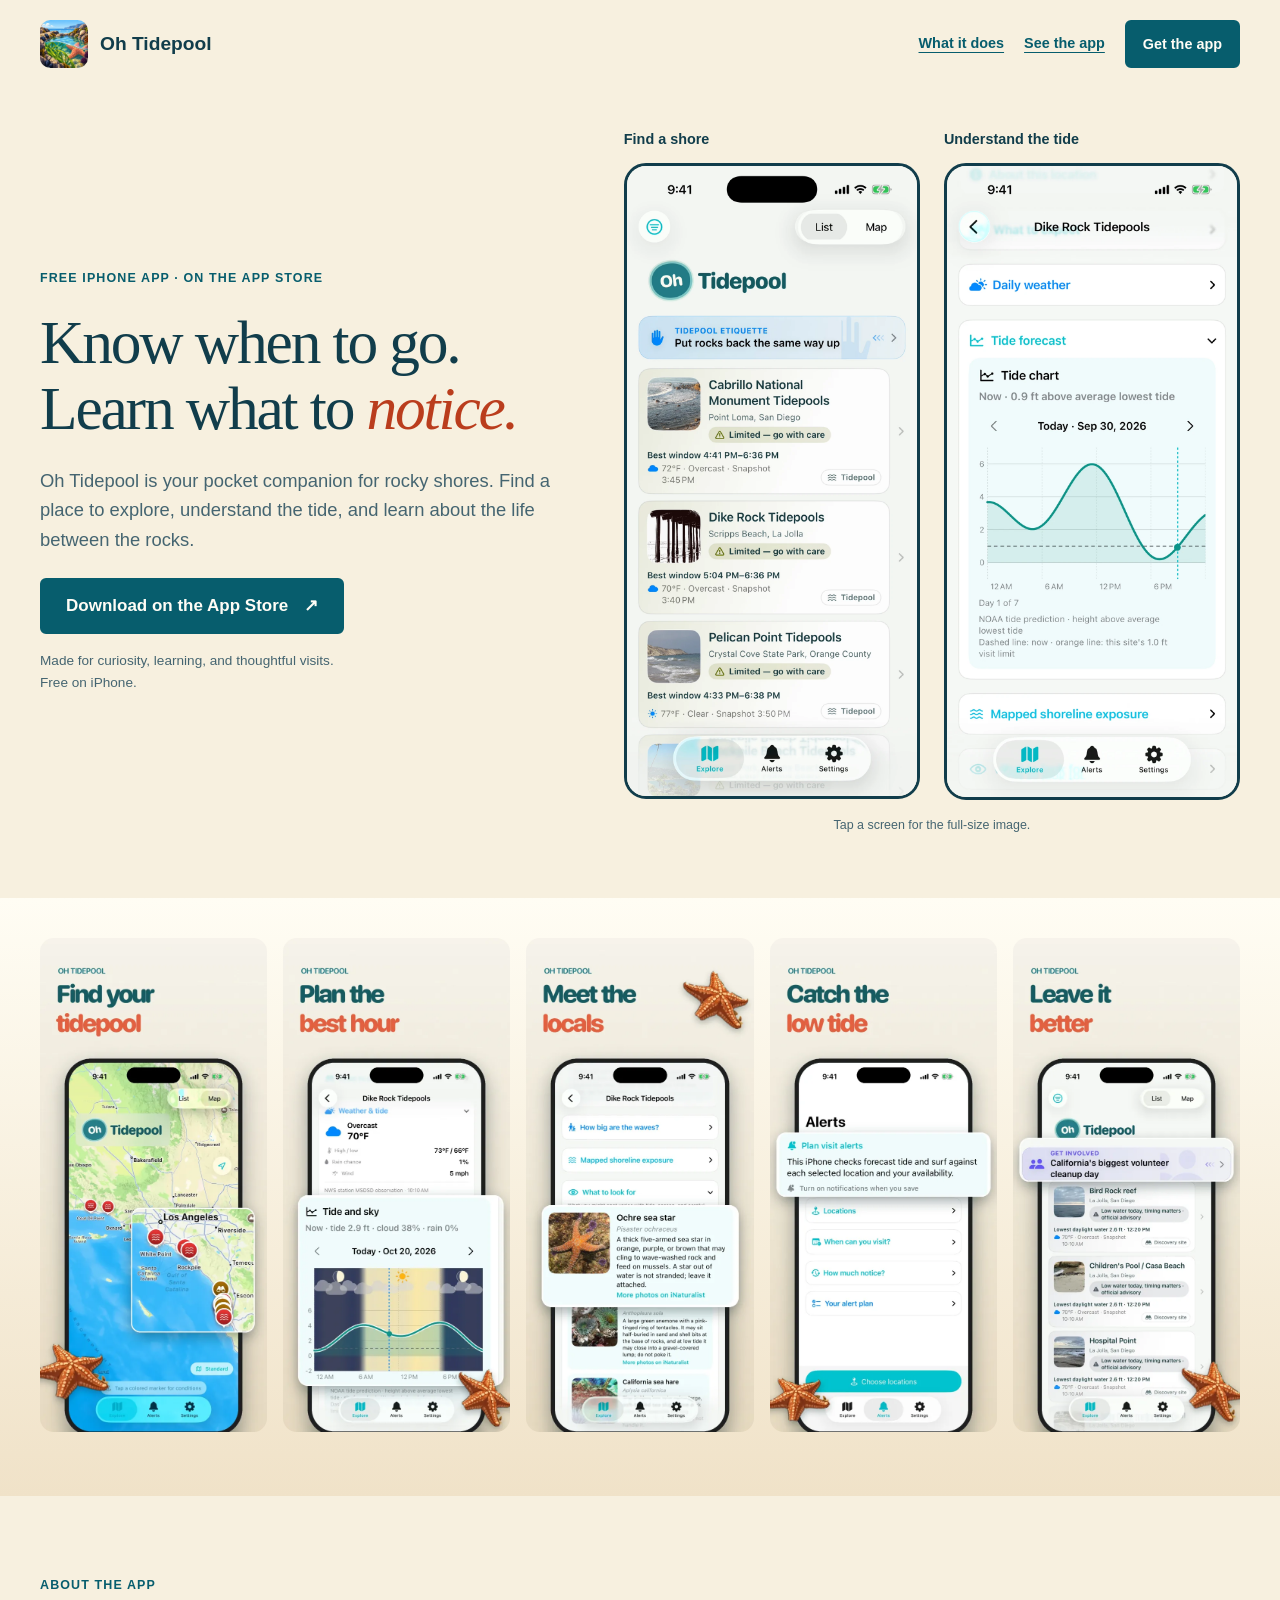
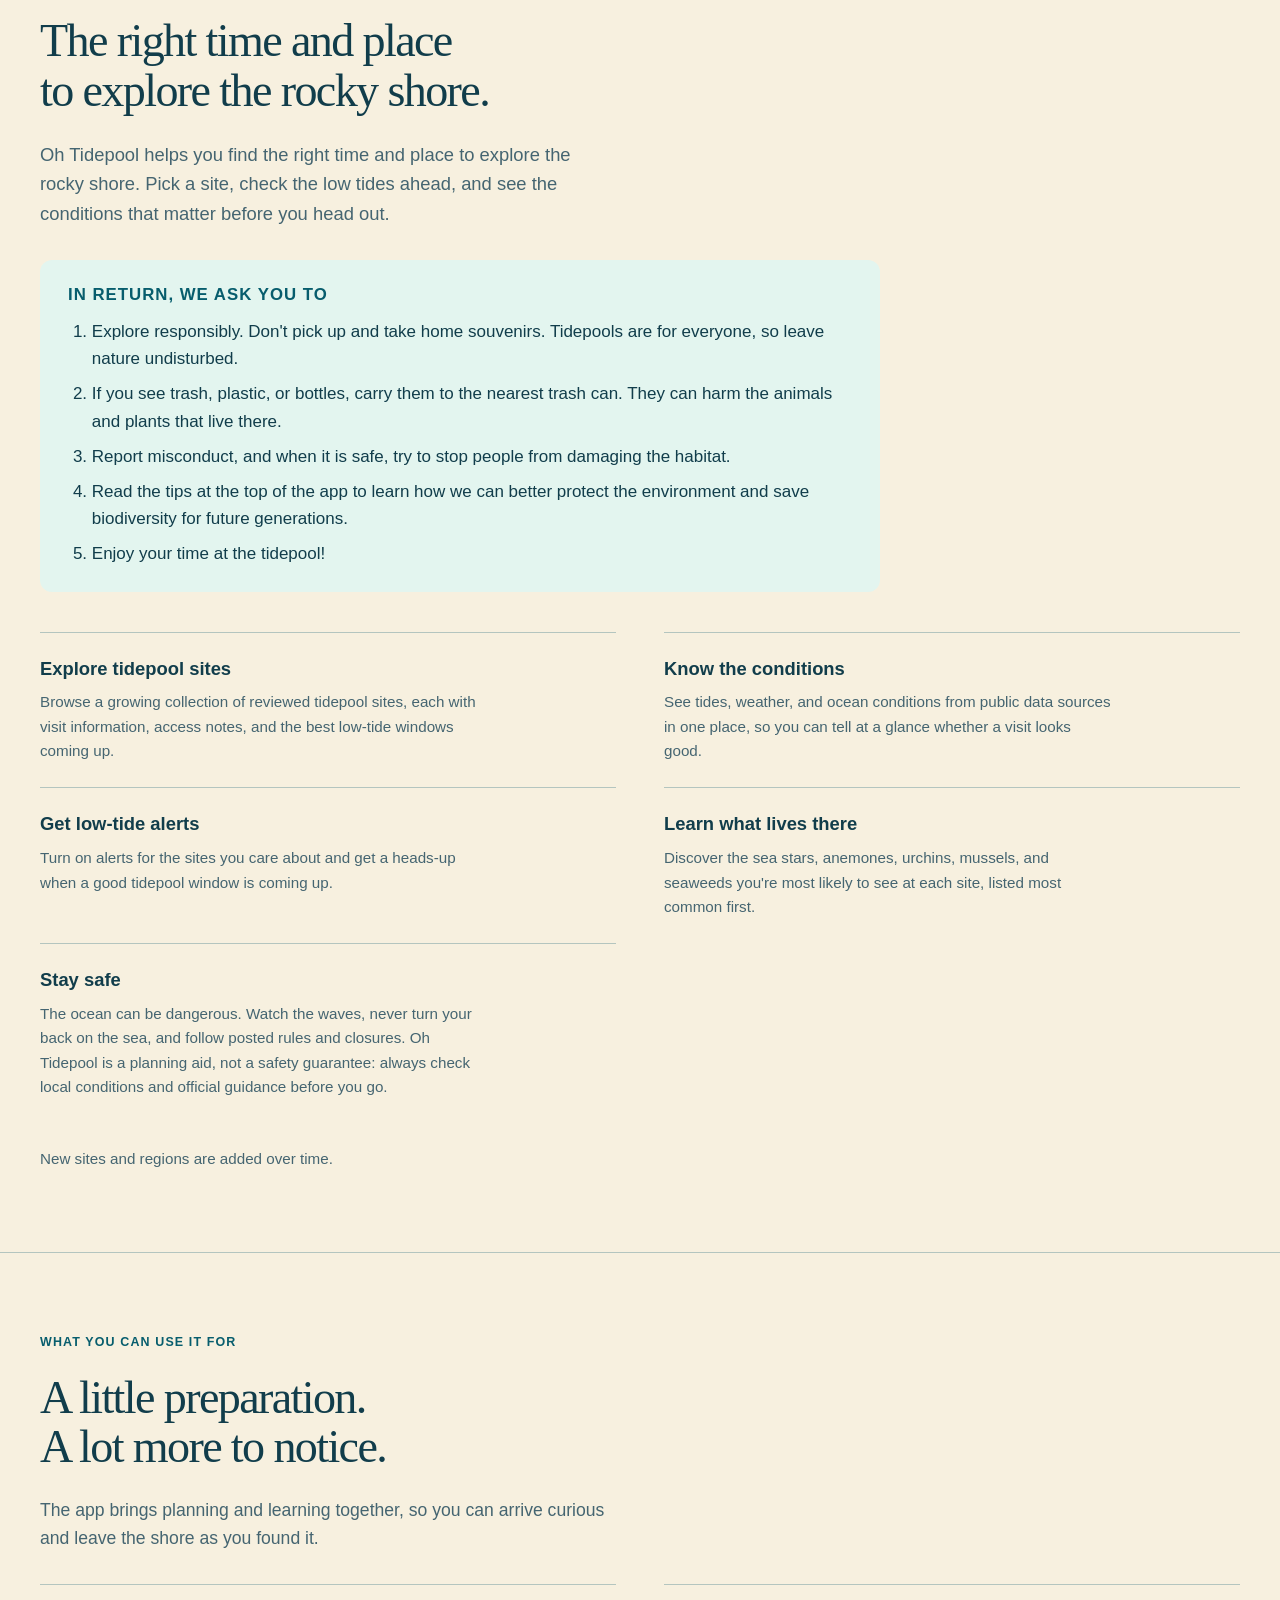
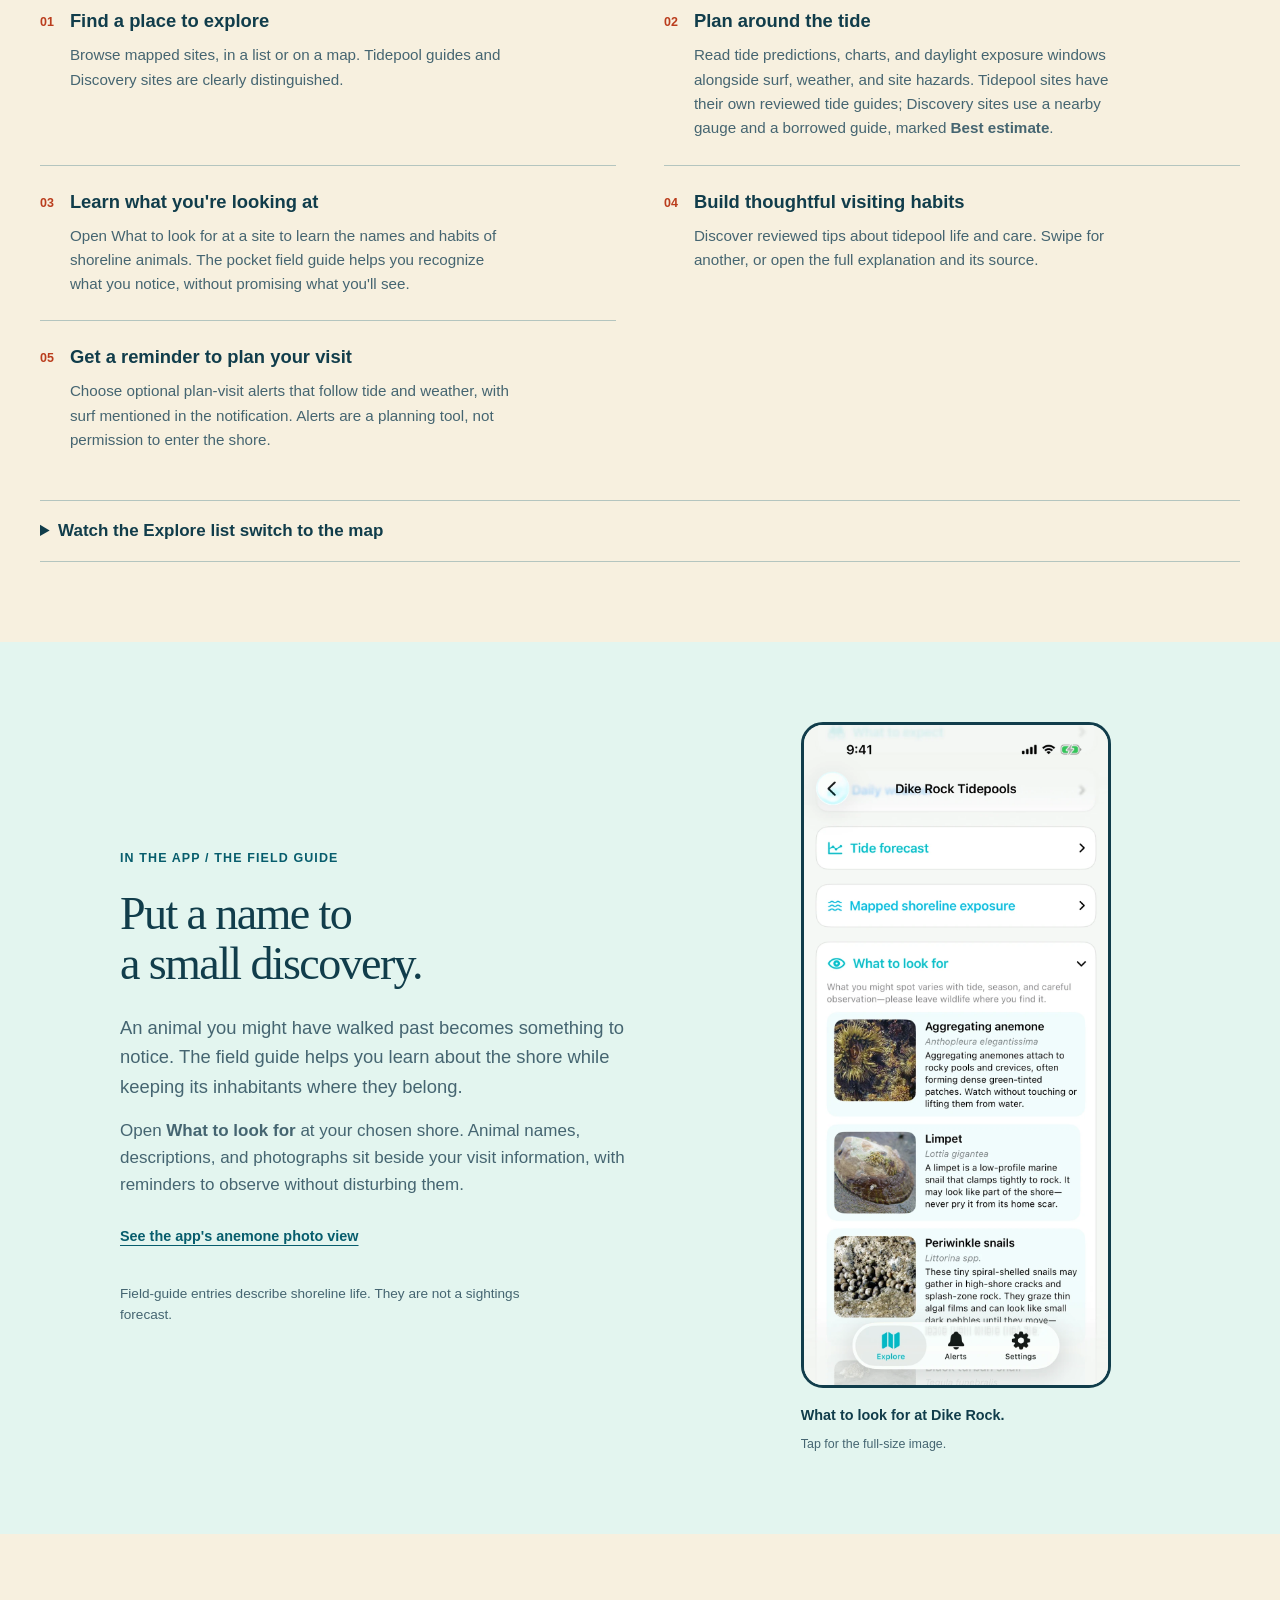
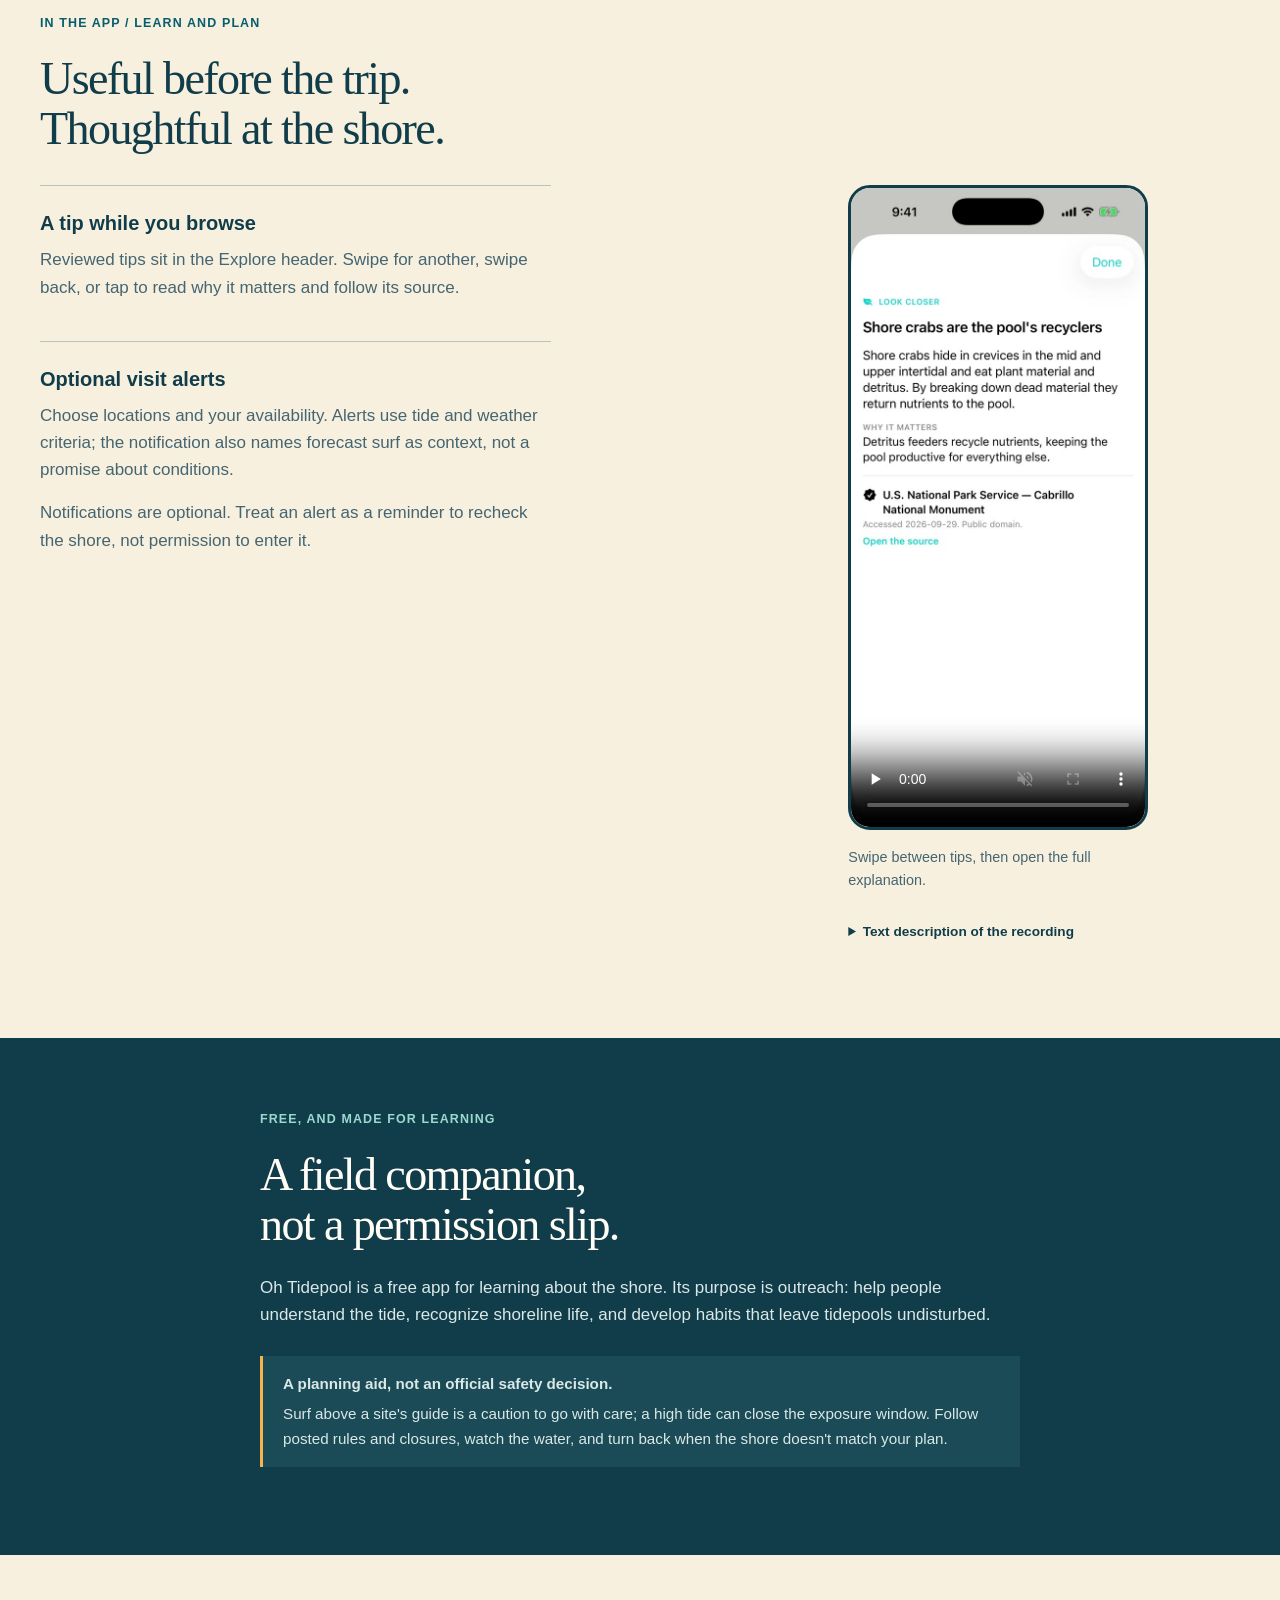
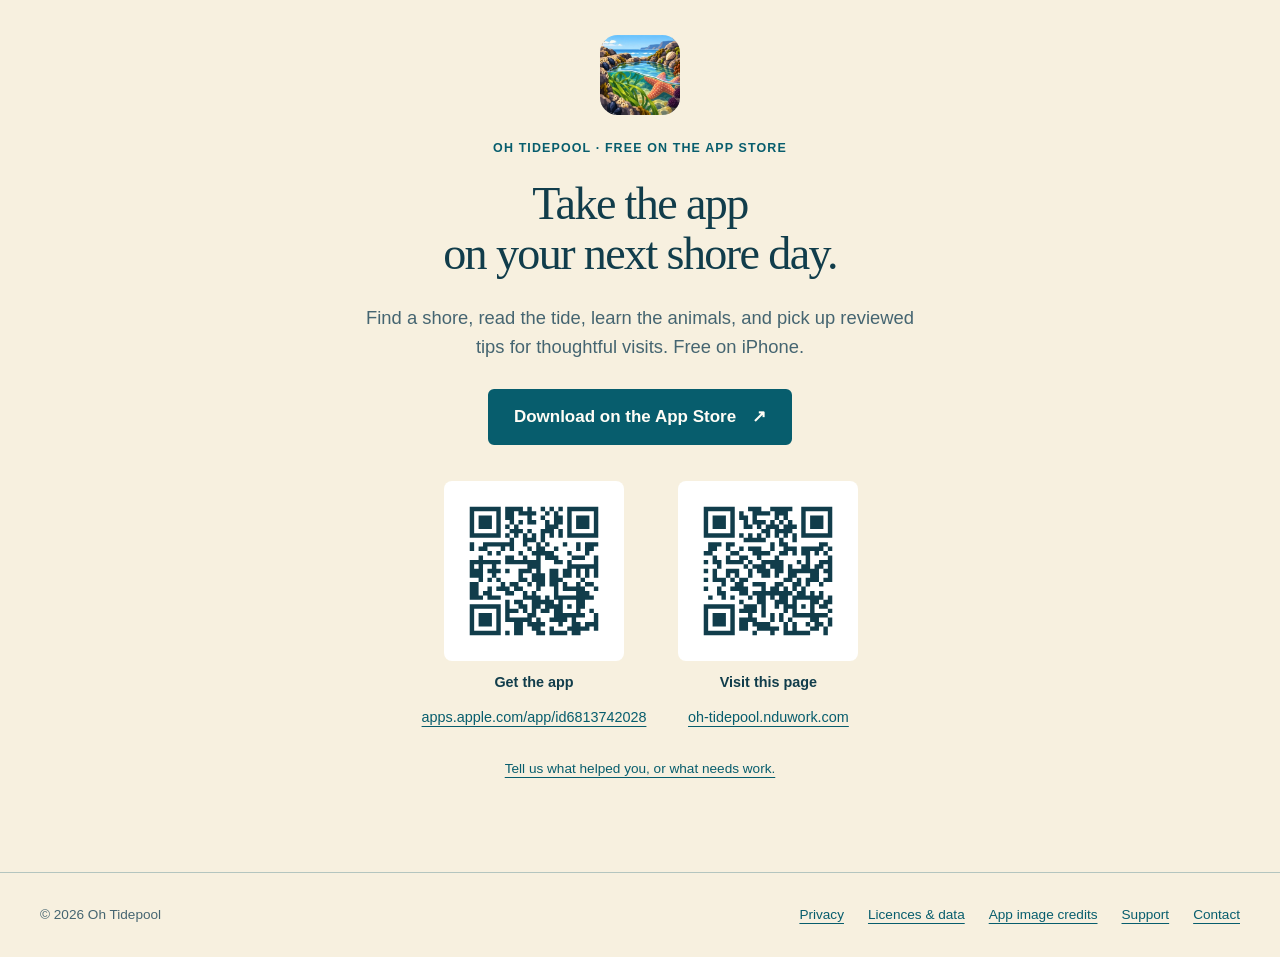
==== index.html @ 4aa46a1a "Landing: remove header art, add the app description Co-Authored-By: Pi <noreply@pi.dev>" ====
<!doctype html>
<html lang="en">
<head>
  <meta charset="utf-8">
  <meta name="viewport" content="width=device-width, initial-scale=1">
  <meta name="description" content="Oh Tidepool is a free iPhone app for exploring rocky shores. Find sites, read tide charts, learn about animals, and discover reviewed tips for thoughtful visits.">
  <meta name="theme-color" content="#f7f0df">
  <title>Oh Tidepool — Know when to go. Learn what to notice.</title>
  <link rel="icon" type="image/png" href="./assets/favicon.png">
  <link rel="stylesheet" href="./site.css">
</head>
<body class="app-page">
  <a class="skip-link" href="#main">Skip to content</a>
  <header class="site-header">
    <a class="brand" href="./" aria-label="Oh Tidepool home"><img class="app-icon" src="./assets/app-icon.webp" width="48" height="48" alt="">Oh Tidepool</a>
    <nav class="site-nav" aria-label="Main"><a class="nav-link" href="#uses">What it does</a><a class="nav-link" href="#in-the-app">See the app</a><a class="button button-small" href="#get">Get the app</a></nav>
  </header>
  <main id="main" tabindex="-1">
    <section class="app-hero" aria-labelledby="hero-title">
      <div class="app-hero-heading">
        <p class="eyebrow">FREE IPHONE APP · ON THE APP STORE</p>
        <h1 id="hero-title">Know when to go.<br>Learn what to <em>notice.</em></h1>
      </div>
      <div class="hero-app-evidence" role="group" aria-label="Real Oh Tidepool app screens">
        <figure class="screen explore-screen"><figcaption>Find a shore</figcaption><a href="./demo/explore-screen.webp" aria-label="Open the full-size Explore screenshot"><img src="./demo/explore-screen.webp" width="900" height="1956" fetchpriority="high" alt="Oh Tidepool Explore screen with a tip row and site cards for Cabrillo, Dike Rock, and Pelican Point, showing tide windows and conditions."></a></figure>
        <figure class="screen chart-screen"><figcaption>Understand the tide</figcaption><a href="./demo/dike-rock-tide-chart.webp" aria-label="Open the full-size tide-chart screenshot"><img src="./demo/dike-rock-tide-chart.webp" width="900" height="1956" alt="Dike Rock's actual tide-chart screen, with NOAA predictions, daylight shading, and the orange site tide-guide line."></a></figure>
        <p class="preview-note">Tap a screen for the full-size image.</p>
      </div>
      <div class="app-hero-description">
        <p class="lede">Oh Tidepool is your pocket companion for rocky shores. Find a place to explore, understand the tide, and learn about the life between the rocks.</p>
        <a class="button" href="https://apps.apple.com/app/id6813742028">Download on the App Store <span aria-hidden="true">↗</span></a>
        <p class="availability">Made for curiosity, learning, and thoughtful visits.<br>Free on iPhone.</p>
      </div>
    </section>

    <section class="store-shots" aria-label="Oh Tidepool App Store screenshots"><ul><li><a href="./assets/store/01-map.webp"><img src="./assets/store/01-map.webp" width="600" height="1305" loading="lazy" alt="Find your tidepool: map of tidepool sites along the coast with colored condition markers and a zoomed inset."></a></li><li><a href="./assets/store/02-tide-sky.webp"><img src="./assets/store/02-tide-sky.webp" width="600" height="1305" loading="lazy" alt="Plan the best hour: Dike Rock weather and a Tide and sky chart showing the tide curve with daylight, cloud, and rain."></a></li><li><a href="./assets/store/03-species.webp"><img src="./assets/store/03-species.webp" width="600" height="1305" loading="lazy" alt="Meet the locals: What to look for at Dike Rock, with an ochre sea star card and other shoreline animals."></a></li><li><a href="./assets/store/04-alerts.webp"><img src="./assets/store/04-alerts.webp" width="600" height="1305" loading="lazy" alt="Catch the low tide: Alerts screen for plan-visit alerts that check forecast tide and surf for chosen locations."></a></li><li><a href="./assets/store/05-tips.webp"><img src="./assets/store/05-tips.webp" width="600" height="1305" loading="lazy" alt="Leave it better: Explore list with a Get involved card about a volunteer cleanup day above nearby site cards."></a></li></ul></section>

    <section class="section about" id="about" aria-labelledby="about-title">
      <p class="eyebrow">ABOUT THE APP</p>
      <h2 id="about-title">The right time and place<br>to explore the rocky shore.</h2>
      <p class="lede">Oh Tidepool helps you find the right time and place to explore the rocky shore. Pick a site, check the low tides ahead, and see the conditions that matter before you head out.</p>
      <div class="about-ask">
        <h3>In return, we ask you to</h3>
        <ol>
          <li>Explore responsibly. Don't pick up and take home souvenirs. Tidepools are for everyone, so leave nature undisturbed.</li>
          <li>If you see trash, plastic, or bottles, carry them to the nearest trash can. They can harm the animals and plants that live there.</li>
          <li>Report misconduct, and when it is safe, try to stop people from damaging the habitat.</li>
          <li>Read the tips at the top of the app to learn how we can better protect the environment and save biodiversity for future generations.</li>
          <li>Enjoy your time at the tidepool!</li>
        </ol>
      </div>
      <ul class="use-list about-features">
        <li><div><h3>Explore tidepool sites</h3><p>Browse a growing collection of reviewed tidepool sites, each with visit information, access notes, and the best low-tide windows coming up.</p></div></li>
        <li><div><h3>Know the conditions</h3><p>See tides, weather, and ocean conditions from public data sources in one place, so you can tell at a glance whether a visit looks good.</p></div></li>
        <li><div><h3>Get low-tide alerts</h3><p>Turn on alerts for the sites you care about and get a heads-up when a good tidepool window is coming up.</p></div></li>
        <li><div><h3>Learn what lives there</h3><p>Discover the sea stars, anemones, urchins, mussels, and seaweeds you're most likely to see at each site, listed most common first.</p></div></li>
        <li><div><h3>Stay safe</h3><p>The ocean can be dangerous. Watch the waves, never turn your back on the sea, and follow posted rules and closures. Oh Tidepool is a planning aid, not a safety guarantee: always check local conditions and official guidance before you go.</p></div></li>
      </ul>
      <p class="about-note">New sites and regions are added over time.</p>
    </section>

    <section class="section app-uses" id="uses" aria-labelledby="uses-title">
      <div class="section-heading"><p class="eyebrow">WHAT YOU CAN USE IT FOR</p><h2 id="uses-title">A little preparation.<br>A lot more to notice.</h2><p>The app brings planning and learning together, so you can arrive curious and leave the shore as you found it.</p></div>
      <ol class="use-list">
        <li><span class="use-number" aria-hidden="true">01</span><div><h3>Find a place to explore</h3><p>Browse mapped sites, in a list or on a map. Tidepool guides and Discovery sites are clearly distinguished.</p></div></li>
        <li><span class="use-number" aria-hidden="true">02</span><div><h3>Plan around the tide</h3><p>Read tide predictions, charts, and daylight exposure windows alongside surf, weather, and site hazards. Tidepool sites have their own reviewed tide guides; Discovery sites use a nearby gauge and a borrowed guide, marked <strong>Best estimate</strong>.</p></div></li>
        <li><span class="use-number" aria-hidden="true">03</span><div><h3>Learn what you're looking at</h3><p>Open What to look for at a site to learn the names and habits of shoreline animals. The pocket field guide helps you recognize what you notice, without promising what you'll see.</p></div></li>
        <li><span class="use-number" aria-hidden="true">04</span><div><h3>Build thoughtful visiting habits</h3><p>Discover reviewed tips about tidepool life and care. Swipe for another, or open the full explanation and its source.</p></div></li>
        <li><span class="use-number" aria-hidden="true">05</span><div><h3>Get a reminder to plan your visit</h3><p>Choose optional plan-visit alerts that follow tide and weather, with surf mentioned in the notification. Alerts are a planning tool, not permission to enter the shore.</p></div></li>
      </ol>
      <figure class="screen mobile-chart"><a href="./demo/dike-rock-tide-chart.webp" aria-label="Open the full-size tide-chart screenshot"><img src="./demo/dike-rock-tide-chart.webp" width="900" height="1956" loading="lazy" alt="Actual Dike Rock tide-chart UI with the prediction curve, daylight, and site tide-guide line."></a><figcaption>Read the tide in the app.<span class="preview-note">Tap for the full-size image.</span></figcaption></figure>
      <details class="app-details"><summary>Watch the Explore list switch to the map</summary><figure class="app-demo"><video controls muted playsinline preload="none" poster="./demo/where-poster.jpg" width="600" height="1304" aria-label="Recorded Explore list and map demonstration"><source src="./demo/where.mp4" type="video/mp4"></video><figcaption>Both kinds of site in the list, then on the map.</figcaption><details class="demo-transcript"><summary>Text description of the recording</summary><p>The Explore list labels cards Tidepool or Discovery site. It scrolls through site cards, including Pelican Point, then switches to a map of the sites.</p></details></figure></details>
    </section>

    <section class="app-field-guide" id="in-the-app" aria-labelledby="guide-title"><div class="app-feature-layout">
      <div class="feature-copy"><p class="eyebrow">IN THE APP / THE FIELD GUIDE</p><h2 id="guide-title">Put a name to<br>a small discovery.</h2><p class="lede">An animal you might have walked past becomes something to notice. The field guide helps you learn about the shore while keeping its inhabitants where they belong.</p><p>Open <strong>What to look for</strong> at your chosen shore. Animal names, descriptions, and photographs sit beside your visit information, with reminders to observe without disturbing them.</p><a class="source-link" href="./demo/animal-profile-screen.webp">See the app's anemone photo view</a><p class="section-note">Field-guide entries describe shoreline life. They are not a sightings forecast.</p></div>
      <figure class="screen field-guide-screen"><a href="./demo/field-guide-screen.webp" aria-label="Open the full-size field-guide screenshot"><img src="./demo/field-guide-screen.webp" width="900" height="1956" loading="lazy" alt="Dike Rock's What to look for section in Oh Tidepool, with aggregating anemone, limpet, and periwinkle names, scientific names, and descriptions."></a><figcaption>What to look for at Dike Rock.<span class="preview-note">Tap for the full-size image.</span></figcaption></figure>
    </div></section>

    <section class="section app-learning" aria-labelledby="learning-title"><div class="section-heading"><p class="eyebrow">IN THE APP / LEARN AND PLAN</p><h2 id="learning-title">Useful before the trip.<br>Thoughtful at the shore.</h2></div>
      <div class="learning-layout">
        <div class="learning-copy">
          <article class="learning-feature"><h3>A tip while you browse</h3><p>Reviewed tips sit in the Explore header. Swipe for another, swipe back, or tap to read why it matters and follow its source.</p></article>
          <article class="learning-feature"><h3>Optional visit alerts</h3><p>Choose locations and your availability. Alerts use tide and weather criteria; the notification also names forecast surf as context, not a promise about conditions.</p><p>Notifications are optional. Treat an alert as a reminder to recheck the shore, not permission to enter it.</p></article>
        </div>
        <figure class="app-demo"><video controls muted playsinline preload="none" poster="./demo/tips-poster.jpg" width="600" height="1304" aria-label="Recorded tip-row and source-sheet demonstration"><source src="./demo/tips.mp4" type="video/mp4"></video><figcaption>Swipe between tips, then open the full explanation.</figcaption><details class="demo-transcript"><summary>Text description of the recording</summary><p>The Explore header starts on LOOK CLOSER with a tip about shore crabs. A swipe changes to TIDEPOOL ETIQUETTE; a swipe back restores the previous tip. Tapping opens the full text, WHY IT MATTERS, and Open the source.</p></details></figure>
      </div>
    </section>

    <section class="app-purpose" aria-labelledby="purpose-title"><div><p class="eyebrow">FREE, AND MADE FOR LEARNING</p><h2 id="purpose-title">A field companion,<br>not a permission slip.</h2><p>Oh Tidepool is a free app for learning about the shore. Its purpose is outreach: help people understand the tide, recognize shoreline life, and develop habits that leave tidepools undisturbed.</p><p class="planning-note"><strong>A planning aid, not an official safety decision.</strong> Surf above a site's guide is a caution to go with care; a high tide can close the exposure window. Follow posted rules and closures, watch the water, and turn back when the shore doesn't match your plan.</p></div></section>

    <section class="section get" id="get" aria-labelledby="get-title"><img class="beta-icon" src="./assets/app-icon.webp" width="80" height="80" loading="lazy" alt=""><p class="eyebrow">OH TIDEPOOL · FREE ON THE APP STORE</p><h2 id="get-title">Take the app<br>on your next shore day.</h2><p class="lede">Find a shore, read the tide, learn the animals, and pick up reviewed tips for thoughtful visits. Free on iPhone.</p><a class="button" href="https://apps.apple.com/app/id6813742028">Download on the App Store <span aria-hidden="true">↗</span></a><div class="qr-row"><figure class="qr"><img src="./assets/qr-app-store.svg" width="296" height="296" loading="lazy" alt="QR code that opens Oh Tidepool on the App Store"><figcaption><strong>Get the app</strong><a href="https://apps.apple.com/app/id6813742028">apps.apple.com/app/id6813742028</a></figcaption></figure><figure class="qr"><img src="./assets/qr-site.svg" width="296" height="296" loading="lazy" alt="QR code that opens this Oh Tidepool web page"><figcaption><strong>Visit this page</strong><a href="https://oh-tidepool.nduwork.com/">oh-tidepool.nduwork.com</a></figcaption></figure></div><p class="beta-note"><a href="mailto:support@nduwork.com">Tell us what helped you, or what needs work.</a></p></section>
  </main>
  <footer><span>© 2026 Oh Tidepool</span><a href="./privacy.html">Privacy</a><a href="./licenses.html">Licences &amp; data</a><a href="./app-media-credits.html">App image credits</a><a href="./support.html">Support</a><a href="mailto:support@nduwork.com">Contact</a></footer>
</body>
</html>
---- site.css ----
:root {
  --ink: #113d4b;
  --deep: #075d6d;
  --foam: #e3f5ef;
  --sand: #f7f0df;
  --paper: #fffdf6;
  --coral: #ba3d1d;
  --muted: #456571;
  --rule: #b4c5bf;
}
* { box-sizing: border-box; }
html { scroll-behavior: smooth; scroll-padding-top: 24px; }
body { margin: 0; background: var(--sand); color: var(--ink); font-family: "Avenir Next", Avenir, "Trebuchet MS", sans-serif; font-size: 17px; line-height: 1.6; }
a { color: var(--deep); text-underline-offset: 4px; }
a:hover { text-decoration-thickness: 2px; }
:focus-visible { outline: 3px solid var(--coral); outline-offset: 4px; }
img, video { max-width: 100%; height: auto; display: block; }
figure { margin: 0; }
h1, h2 { font-family: "Iowan Old Style", "Palatino Linotype", Palatino, Georgia, serif; font-weight: 500; line-height: 1.08; letter-spacing: -.035em; text-wrap: balance; }
h1 { font-size: clamp(2.8rem, 4.8vw, 4.8rem); margin: 0; }
h1 em { color: var(--coral); font-weight: inherit; }
h2 { font-size: clamp(2.3rem, 3.6vw, 3.6rem); margin: 0 0 24px; }
h3 { line-height: 1.3; margin: 0 0 10px; font-size: 1.25rem; }
p { margin: 0 0 16px; }
.skip-link { position: absolute; left: 16px; top: -100px; padding: 12px 20px; background: var(--paper); z-index: 10; }
.skip-link:focus { top: 12px; }
.site-header, footer { max-width: 1280px; margin: auto; padding: 20px 40px; display: flex; align-items: center; justify-content: space-between; gap: 24px; }
.brand { display: inline-flex; align-items: center; gap: 12px; color: var(--ink); text-decoration: none; font-weight: 800; font-size: 1.2rem; min-height: 48px; }
.app-icon, .beta-icon { border-radius: 22%; flex-shrink: 0; }
.app-icon { width: 48px; height: 48px; }
.beta-icon { margin: 0 auto 24px; }
/* Retained for the unchanged CARI source document's header. */
.brand-mark { position: relative; flex-shrink: 0; width: 32px; height: 32px; border-radius: 44% 56% 49% 51%; background: var(--deep); overflow: hidden; transform: rotate(-15deg); }
.brand-mark::before { content: ""; position: absolute; inset: 7px 5px 5px; border-radius: 50%; background: #75d6d0; }
.brand-mark span { position: absolute; width: 11px; height: 11px; right: 3px; bottom: 3px; border-radius: 50%; background: #f6b44b; }
.site-nav { display: flex; align-items: center; gap: 20px; }
.nav-link { display: inline-flex; align-items: center; min-height: 44px; min-width: 44px; font-size: .9rem; font-weight: 700; }
.button { display: inline-flex; align-items: center; justify-content: center; gap: 16px; background: var(--deep); color: var(--paper); border: 2px solid var(--deep); padding: 14px 24px; min-height: 48px; border-radius: 6px; font-weight: 700; text-decoration: none; line-height: 1.4; }
.button:hover { background: var(--ink); border-color: var(--ink); }
.button-small { font-size: .9rem; padding: 10px 16px; }
.eyebrow { font-size: .78rem; font-weight: 800; letter-spacing: .09em; color: var(--deep); margin-bottom: 20px; }
.lede { font-size: 1.15rem; max-width: 54ch; color: var(--muted); }
.availability { font-size: .85rem; margin: 16px 0 0; color: var(--muted); }
.app-hero { max-width: 1280px; margin: auto; padding: 40px 40px 64px; display: grid; grid-template-columns: 1fr 1.15fr; grid-template-areas: "heading screens" "description screens"; gap: 24px 48px; }
.app-hero-heading { grid-area: heading; align-self: end; }
.app-hero-description { grid-area: description; align-self: start; }
.app-hero .lede { margin: 0 0 24px; }
.hero-app-evidence { grid-area: screens; display: grid; grid-template-columns: 1fr 1fr; gap: 16px 24px; align-items: start; }
.screen { max-width: 310px; width: 100%; justify-self: center; }
.screen img { width: 100%; border: 3px solid var(--ink); border-radius: 22px; background: var(--paper); }
.screen a { display: block; }
.screen figcaption { font-size: .9rem; font-weight: 700; margin: 0 0 12px; color: var(--ink); }
.screen > a + figcaption { margin: 16px 0 0; }
.preview-note { font-size: .78rem; line-height: 1.5; color: var(--muted); font-weight: 400; }
.hero-app-evidence > .preview-note { grid-column: 1 / -1; text-align: center; margin: 0; }
.screen figcaption .preview-note { display: block; margin-top: 8px; }
.section { max-width: 1280px; padding: 80px 40px; margin: auto; }
.section-heading { max-width: 700px; margin-bottom: 32px; }
.section-heading > p:last-child { max-width: 58ch; color: var(--muted); font-size: 1.1rem; }
.app-uses { border-top: 1px solid var(--rule); }
.use-list { list-style: none; padding: 0; margin: 0; display: grid; grid-template-columns: 1fr 1fr; gap: 0 48px; }
.use-list li { display: flex; align-items: start; gap: 16px; padding: 24px 0; border-top: 1px solid var(--rule); }
.use-number { flex-shrink: 0; color: var(--coral); font-weight: 800; font-size: .78rem; padding-top: 4px; }
.use-list h3 { font-size: 1.15rem; }
.use-list p { margin: 0; color: var(--muted); font-size: .95rem; max-width: 53ch; }
.app-details { border-block: 1px solid var(--rule); margin-top: 24px; }
summary { cursor: pointer; min-height: 48px; padding: 16px 0; font-weight: 700; }
.app-details .app-demo { margin: 24px auto 32px; }
.app-demo { width: 100%; max-width: 300px; }
.app-demo video { width: 100%; background: var(--paper); border: 3px solid var(--ink); border-radius: 22px; }
.app-demo figcaption { margin-top: 16px; font-size: .9rem; color: var(--muted); }
.demo-transcript { margin-top: 12px; font-size: .85rem; }
.demo-transcript p { margin-top: 8px; }
.app-field-guide { background: var(--foam); }
.app-feature-layout { max-width: 1120px; margin: auto; padding: 80px 40px; display: grid; grid-template-columns: 1.35fr 1fr; gap: 80px; align-items: center; }
.feature-copy > p { color: var(--muted); max-width: 54ch; }
.feature-copy .eyebrow { color: var(--deep); }
.section-note { font-size: .85rem; color: var(--muted); margin: 24px 0 0; }
.section-note a { display: inline-block; min-height: 44px; padding: 10px 0; }
.learning-layout { display: grid; grid-template-columns: 1.35fr 1fr; gap: 64px; align-items: start; }
.learning-copy { max-width: 54ch; }
.learning-feature { border-top: 1px solid var(--rule); padding: 24px 0; }
.learning-feature p { color: var(--muted); }
.learning-layout > .app-demo { justify-self: center; }
.app-purpose { background: var(--ink); color: var(--paper); }
.app-purpose > div { max-width: 840px; padding: 72px 40px; margin: auto; }
.app-purpose .eyebrow { color: #9bd9cf; }
.app-purpose p { color: #dae8e7; }
.planning-note { border-left: 3px solid #f6b44b; padding: 16px 20px; background: #1a4b57; font-size: .95rem; margin-top: 28px; }
.planning-note strong { display: block; margin-bottom: 6px; }
.beta, .get { max-width: 840px; text-align: center; }
.get .lede { margin: 0 auto 28px; }
.store-shots { background: linear-gradient(180deg, #fffdf4, #f0e2c8); padding: 40px 40px 64px; }
.store-shots ul { list-style: none; max-width: 1200px; margin: 0 auto; padding: 0; display: grid; grid-template-columns: repeat(5, 1fr); gap: 16px; }
.store-shots img { display: block; width: 100%; height: auto; border-radius: 14px; }
@media (max-width: 780px) { .store-shots { padding: 24px 16px 40px; } .store-shots ul { grid-template-columns: none; grid-auto-flow: column; grid-auto-columns: 62%; overflow-x: auto; scroll-snap-type: x mandatory; gap: 12px; } .store-shots li { scroll-snap-align: start; } }
.about-ask { background: var(--foam); border-radius: 12px; padding: 24px 28px; margin: 32px 0 40px; max-width: 840px; }
.about-ask h3 { margin: 0 0 12px; font-size: 1.05rem; text-transform: uppercase; letter-spacing: .06em; color: var(--deep); }
.about-ask ol { margin: 0; padding-left: 1.4em; display: grid; gap: 8px; }
.about-note { color: var(--muted); font-size: .95rem; margin: 24px 0 0; }
.qr-row { display: flex; flex-wrap: wrap; justify-content: center; gap: 32px; margin: 36px 0 8px; }
.qr { margin: 0; display: grid; justify-items: center; gap: 10px; }
.qr img { width: 180px; height: 180px; background: #fff; padding: 8px; border-radius: 8px; }
.qr figcaption { display: grid; gap: 2px; font-size: .9rem; }
.qr figcaption a { display: inline-block; min-height: 44px; padding: 10px 0; overflow-wrap: anywhere; }
@media print { .qr img { width: 240px; height: 240px; } }
.beta .lede { margin: 0 auto 28px; }
.beta-instructions { max-width: 52ch; font-size: .95rem; color: var(--muted); margin: 24px auto 0; }
.beta-instructions a, .beta-code a, .beta-note a { display: inline-block; min-height: 44px; padding: 10px 0; }
.beta-code { font-size: .85rem; overflow-wrap: anywhere; margin: 0; }
.beta-note { font-size: .85rem; margin: 8px 0 0; }
footer { border-top: 1px solid var(--rule); justify-content: flex-start; flex-wrap: wrap; font-size: .85rem; color: var(--muted); }
footer span { margin-right: auto; }
footer a { display: inline-flex; align-items: center; min-height: 44px; min-width: 44px; }
.policy { max-width: 840px; margin: 40px auto 96px; padding: 0 40px; overflow-wrap: anywhere; }
.policy h1 { font-size: clamp(2.8rem, 6vw, 4.5rem); margin-bottom: 28px; }
.policy h2 { font-size: 2rem; margin: 48px 0 14px; }
.policy p, .policy ul { color: var(--muted); }
.policy .policy-intro { font-size: 1.2rem; color: var(--ink); }
.policy a { overflow-wrap: anywhere; }
.license-table { display: block; width: 100%; overflow-x: auto; border-collapse: collapse; margin: 24px 0; font-size: .95rem; }
.license-table th, .license-table td { padding: 10px 12px; text-align: left; border-bottom: 1px solid var(--rule); vertical-align: top; }
.license-table th { color: var(--deep); font-size: .78rem; }
.credit-list { padding-left: 20px; }
.credit-list li { padding: 16px 0; border-bottom: 1px solid var(--rule); }
.credit-list a { display: inline-block; min-height: 44px; padding: 10px 0; }
.mobile-chart { display: none; }
@media (max-width: 960px) {
  .app-hero { gap: 24px; grid-template-columns: 1fr; grid-template-areas: "heading" "screens" "description"; }
  .hero-app-evidence { gap: 16px 12px; max-width: 640px; width: 100%; justify-self: center; }
  .site-nav { gap: 12px; }
  .app-feature-layout { gap: 40px; }
  .use-list { column-gap: 32px; }
}
@media (max-width: 640px) {
  body { font-size: 16px; }
  .site-header { padding: 12px 20px; gap: 12px; flex-wrap: wrap; }
  .brand { font-size: 1.05rem; gap: 8px; }
  .app-icon { width: 40px; height: 40px; }
  .site-nav .nav-link { display: none; }
  .button-small { font-size: .8rem; padding: 10px; }
  h1 { font-size: clamp(2.45rem, 10vw, 3.8rem); }
  .app-hero { grid-template-columns: 1fr; grid-template-areas: "heading" "screens" "description"; padding: 24px 20px 40px; gap: 24px; }
  .app-hero .eyebrow { margin-bottom: 16px; }
  .app-hero .lede { font-size: 1rem; margin: 0 0 18px; }
  .app-hero .availability { font-size: .8rem; margin-top: 12px; }
  .hero-app-evidence { grid-template-columns: 1fr; }
  .hero-app-evidence .chart-screen { display: none; }
  .screen { max-width: 300px; }
  .section { padding: 56px 20px; }
  .use-list { grid-template-columns: 1fr; }
  .use-list li { padding: 20px 0; }
  .app-feature-layout { grid-template-columns: 1fr; padding: 56px 20px; gap: 32px; }
  .learning-layout { grid-template-columns: 1fr; gap: 32px; }
  .app-purpose > div { padding: 56px 20px; }
  .mobile-chart { display: block; margin: 32px auto 40px; }
  footer { padding: 20px; gap: 8px 20px; }
  footer span { width: 100%; }
  .policy { padding: 0 20px; }
}
@media (max-width: 780px), (pointer: coarse) {
  .policy a { display: inline-block; min-height: 44px; min-width: 44px; padding-block: 10px; }
}
@media (prefers-reduced-motion: reduce) { html { scroll-behavior: auto; } }
.source-link { display: inline-flex; align-items: center; min-height: 44px; padding-block: 10px; font-size: .9rem; font-weight: 700; }
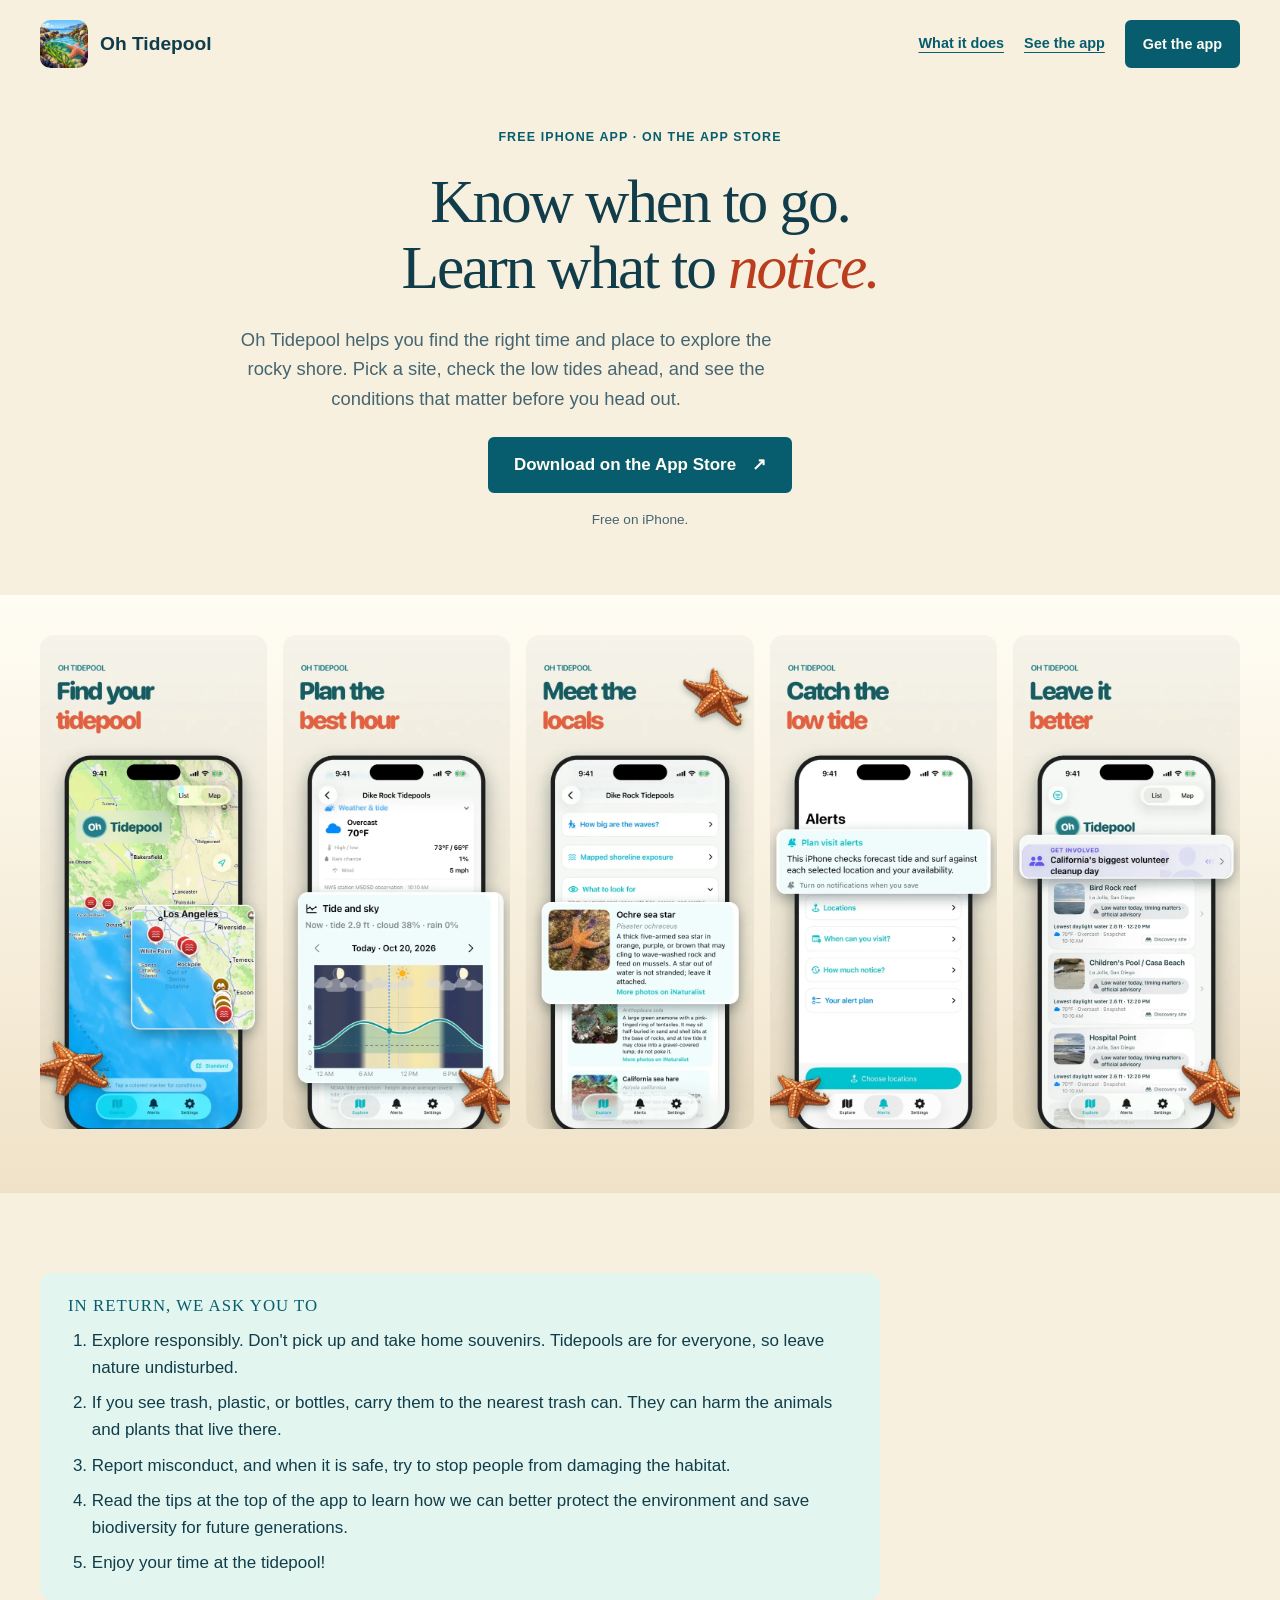
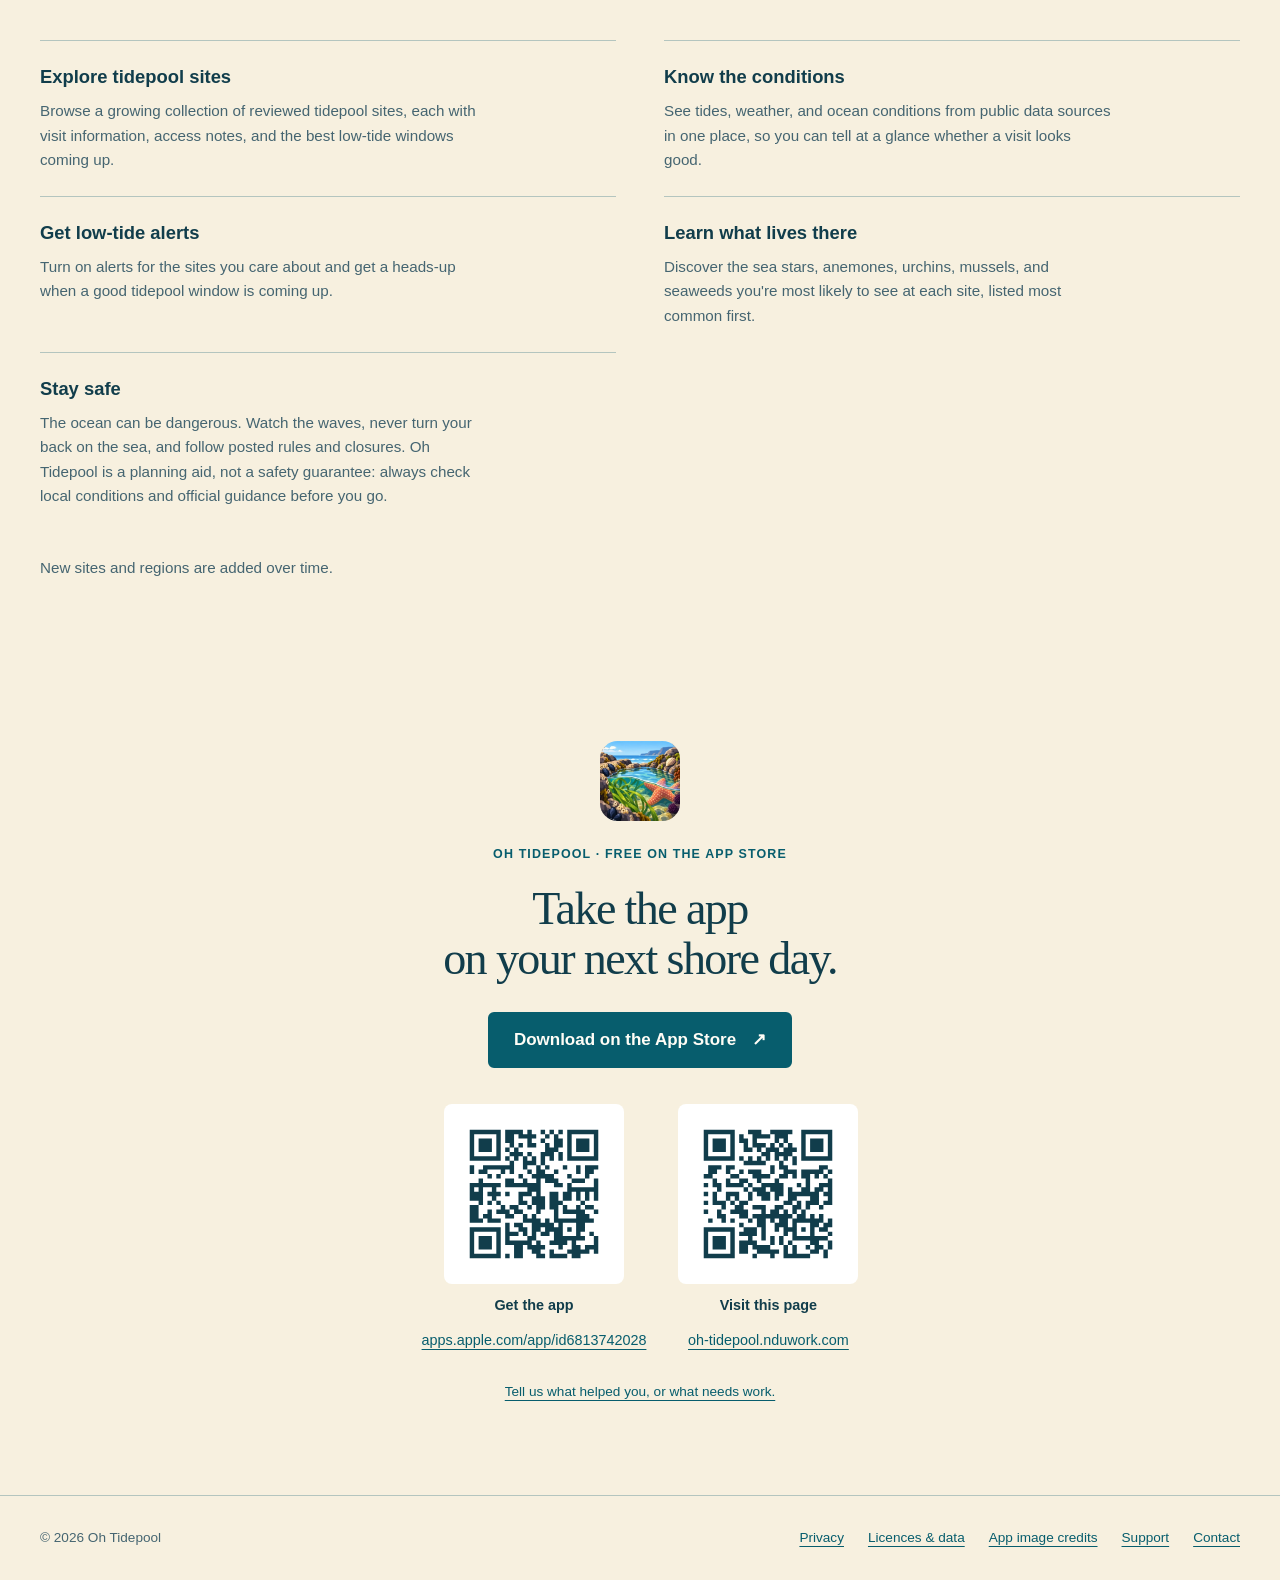
==== commit e9f2e471: "Landing: trim to one pass, drop old screenshots Keeps the hero, the five current App Store screensho" ====
--- a/index.html
+++ b/index.html
@@ -13,7 +13,7 @@
   <a class="skip-link" href="#main">Skip to content</a>
   <header class="site-header">
     <a class="brand" href="./" aria-label="Oh Tidepool home"><img class="app-icon" src="./assets/app-icon.webp" width="48" height="48" alt="">Oh Tidepool</a>
-    <nav class="site-nav" aria-label="Main"><a class="nav-link" href="#uses">What it does</a><a class="nav-link" href="#in-the-app">See the app</a><a class="button button-small" href="#get">Get the app</a></nav>
+    <nav class="site-nav" aria-label="Main"><a class="nav-link" href="#about">What it does</a><a class="nav-link" href="#screens">See the app</a><a class="button button-small" href="#get">Get the app</a></nav>
   </header>
   <main id="main" tabindex="-1">
     <section class="app-hero" aria-labelledby="hero-title">
@@ -21,26 +21,18 @@
         <p class="eyebrow">FREE IPHONE APP · ON THE APP STORE</p>
         <h1 id="hero-title">Know when to go.<br>Learn what to <em>notice.</em></h1>
       </div>
-      <div class="hero-app-evidence" role="group" aria-label="Real Oh Tidepool app screens">
-        <figure class="screen explore-screen"><figcaption>Find a shore</figcaption><a href="./demo/explore-screen.webp" aria-label="Open the full-size Explore screenshot"><img src="./demo/explore-screen.webp" width="900" height="1956" fetchpriority="high" alt="Oh Tidepool Explore screen with a tip row and site cards for Cabrillo, Dike Rock, and Pelican Point, showing tide windows and conditions."></a></figure>
-        <figure class="screen chart-screen"><figcaption>Understand the tide</figcaption><a href="./demo/dike-rock-tide-chart.webp" aria-label="Open the full-size tide-chart screenshot"><img src="./demo/dike-rock-tide-chart.webp" width="900" height="1956" alt="Dike Rock's actual tide-chart screen, with NOAA predictions, daylight shading, and the orange site tide-guide line."></a></figure>
-        <p class="preview-note">Tap a screen for the full-size image.</p>
-      </div>
       <div class="app-hero-description">
-        <p class="lede">Oh Tidepool is your pocket companion for rocky shores. Find a place to explore, understand the tide, and learn about the life between the rocks.</p>
+        <p class="lede">Oh Tidepool helps you find the right time and place to explore the rocky shore. Pick a site, check the low tides ahead, and see the conditions that matter before you head out.</p>
         <a class="button" href="https://apps.apple.com/app/id6813742028">Download on the App Store <span aria-hidden="true">↗</span></a>
-        <p class="availability">Made for curiosity, learning, and thoughtful visits.<br>Free on iPhone.</p>
+        <p class="availability">Free on iPhone.</p>
       </div>
     </section>
 
-    <section class="store-shots" aria-label="Oh Tidepool App Store screenshots"><ul><li><a href="./assets/store/01-map.webp"><img src="./assets/store/01-map.webp" width="600" height="1305" loading="lazy" alt="Find your tidepool: map of tidepool sites along the coast with colored condition markers and a zoomed inset."></a></li><li><a href="./assets/store/02-tide-sky.webp"><img src="./assets/store/02-tide-sky.webp" width="600" height="1305" loading="lazy" alt="Plan the best hour: Dike Rock weather and a Tide and sky chart showing the tide curve with daylight, cloud, and rain."></a></li><li><a href="./assets/store/03-species.webp"><img src="./assets/store/03-species.webp" width="600" height="1305" loading="lazy" alt="Meet the locals: What to look for at Dike Rock, with an ochre sea star card and other shoreline animals."></a></li><li><a href="./assets/store/04-alerts.webp"><img src="./assets/store/04-alerts.webp" width="600" height="1305" loading="lazy" alt="Catch the low tide: Alerts screen for plan-visit alerts that check forecast tide and surf for chosen locations."></a></li><li><a href="./assets/store/05-tips.webp"><img src="./assets/store/05-tips.webp" width="600" height="1305" loading="lazy" alt="Leave it better: Explore list with a Get involved card about a volunteer cleanup day above nearby site cards."></a></li></ul></section>
+    <section class="store-shots" id="screens" aria-label="Oh Tidepool App Store screenshots"><ul><li><a href="./assets/store/01-map.webp"><img decoding="async" src="./assets/store/01-map.webp" width="600" height="1305" alt="Find your tidepool: map of tidepool sites along the coast with colored condition markers and a zoomed inset."></a></li><li><a href="./assets/store/02-tide-sky.webp"><img decoding="async" src="./assets/store/02-tide-sky.webp" width="600" height="1305" alt="Plan the best hour: Dike Rock weather and a Tide and sky chart showing the tide curve with daylight, cloud, and rain."></a></li><li><a href="./assets/store/03-species.webp"><img decoding="async" src="./assets/store/03-species.webp" width="600" height="1305" alt="Meet the locals: What to look for at Dike Rock, with an ochre sea star card and other shoreline animals."></a></li><li><a href="./assets/store/04-alerts.webp"><img decoding="async" src="./assets/store/04-alerts.webp" width="600" height="1305" alt="Catch the low tide: Alerts screen for plan-visit alerts that check forecast tide and surf for chosen locations."></a></li><li><a href="./assets/store/05-tips.webp"><img decoding="async" src="./assets/store/05-tips.webp" width="600" height="1305" alt="Leave it better: Explore list with a Get involved card about a volunteer cleanup day above nearby site cards."></a></li></ul></section>
 
     <section class="section about" id="about" aria-labelledby="about-title">
-      <p class="eyebrow">ABOUT THE APP</p>
-      <h2 id="about-title">The right time and place<br>to explore the rocky shore.</h2>
-      <p class="lede">Oh Tidepool helps you find the right time and place to explore the rocky shore. Pick a site, check the low tides ahead, and see the conditions that matter before you head out.</p>
       <div class="about-ask">
-        <h3>In return, we ask you to</h3>
+        <h2 id="about-title">In return, we ask you to</h2>
         <ol>
           <li>Explore responsibly. Don't pick up and take home souvenirs. Tidepools are for everyone, so leave nature undisturbed.</li>
           <li>If you see trash, plastic, or bottles, carry them to the nearest trash can. They can harm the animals and plants that live there.</li>
@@ -59,37 +51,7 @@
       <p class="about-note">New sites and regions are added over time.</p>
     </section>
 
-    <section class="section app-uses" id="uses" aria-labelledby="uses-title">
-      <div class="section-heading"><p class="eyebrow">WHAT YOU CAN USE IT FOR</p><h2 id="uses-title">A little preparation.<br>A lot more to notice.</h2><p>The app brings planning and learning together, so you can arrive curious and leave the shore as you found it.</p></div>
-      <ol class="use-list">
-        <li><span class="use-number" aria-hidden="true">01</span><div><h3>Find a place to explore</h3><p>Browse mapped sites, in a list or on a map. Tidepool guides and Discovery sites are clearly distinguished.</p></div></li>
-        <li><span class="use-number" aria-hidden="true">02</span><div><h3>Plan around the tide</h3><p>Read tide predictions, charts, and daylight exposure windows alongside surf, weather, and site hazards. Tidepool sites have their own reviewed tide guides; Discovery sites use a nearby gauge and a borrowed guide, marked <strong>Best estimate</strong>.</p></div></li>
-        <li><span class="use-number" aria-hidden="true">03</span><div><h3>Learn what you're looking at</h3><p>Open What to look for at a site to learn the names and habits of shoreline animals. The pocket field guide helps you recognize what you notice, without promising what you'll see.</p></div></li>
-        <li><span class="use-number" aria-hidden="true">04</span><div><h3>Build thoughtful visiting habits</h3><p>Discover reviewed tips about tidepool life and care. Swipe for another, or open the full explanation and its source.</p></div></li>
-        <li><span class="use-number" aria-hidden="true">05</span><div><h3>Get a reminder to plan your visit</h3><p>Choose optional plan-visit alerts that follow tide and weather, with surf mentioned in the notification. Alerts are a planning tool, not permission to enter the shore.</p></div></li>
-      </ol>
-      <figure class="screen mobile-chart"><a href="./demo/dike-rock-tide-chart.webp" aria-label="Open the full-size tide-chart screenshot"><img src="./demo/dike-rock-tide-chart.webp" width="900" height="1956" loading="lazy" alt="Actual Dike Rock tide-chart UI with the prediction curve, daylight, and site tide-guide line."></a><figcaption>Read the tide in the app.<span class="preview-note">Tap for the full-size image.</span></figcaption></figure>
-      <details class="app-details"><summary>Watch the Explore list switch to the map</summary><figure class="app-demo"><video controls muted playsinline preload="none" poster="./demo/where-poster.jpg" width="600" height="1304" aria-label="Recorded Explore list and map demonstration"><source src="./demo/where.mp4" type="video/mp4"></video><figcaption>Both kinds of site in the list, then on the map.</figcaption><details class="demo-transcript"><summary>Text description of the recording</summary><p>The Explore list labels cards Tidepool or Discovery site. It scrolls through site cards, including Pelican Point, then switches to a map of the sites.</p></details></figure></details>
-    </section>
-
-    <section class="app-field-guide" id="in-the-app" aria-labelledby="guide-title"><div class="app-feature-layout">
-      <div class="feature-copy"><p class="eyebrow">IN THE APP / THE FIELD GUIDE</p><h2 id="guide-title">Put a name to<br>a small discovery.</h2><p class="lede">An animal you might have walked past becomes something to notice. The field guide helps you learn about the shore while keeping its inhabitants where they belong.</p><p>Open <strong>What to look for</strong> at your chosen shore. Animal names, descriptions, and photographs sit beside your visit information, with reminders to observe without disturbing them.</p><a class="source-link" href="./demo/animal-profile-screen.webp">See the app's anemone photo view</a><p class="section-note">Field-guide entries describe shoreline life. They are not a sightings forecast.</p></div>
-      <figure class="screen field-guide-screen"><a href="./demo/field-guide-screen.webp" aria-label="Open the full-size field-guide screenshot"><img src="./demo/field-guide-screen.webp" width="900" height="1956" loading="lazy" alt="Dike Rock's What to look for section in Oh Tidepool, with aggregating anemone, limpet, and periwinkle names, scientific names, and descriptions."></a><figcaption>What to look for at Dike Rock.<span class="preview-note">Tap for the full-size image.</span></figcaption></figure>
-    </div></section>
-
-    <section class="section app-learning" aria-labelledby="learning-title"><div class="section-heading"><p class="eyebrow">IN THE APP / LEARN AND PLAN</p><h2 id="learning-title">Useful before the trip.<br>Thoughtful at the shore.</h2></div>
-      <div class="learning-layout">
-        <div class="learning-copy">
-          <article class="learning-feature"><h3>A tip while you browse</h3><p>Reviewed tips sit in the Explore header. Swipe for another, swipe back, or tap to read why it matters and follow its source.</p></article>
-          <article class="learning-feature"><h3>Optional visit alerts</h3><p>Choose locations and your availability. Alerts use tide and weather criteria; the notification also names forecast surf as context, not a promise about conditions.</p><p>Notifications are optional. Treat an alert as a reminder to recheck the shore, not permission to enter it.</p></article>
-        </div>
-        <figure class="app-demo"><video controls muted playsinline preload="none" poster="./demo/tips-poster.jpg" width="600" height="1304" aria-label="Recorded tip-row and source-sheet demonstration"><source src="./demo/tips.mp4" type="video/mp4"></video><figcaption>Swipe between tips, then open the full explanation.</figcaption><details class="demo-transcript"><summary>Text description of the recording</summary><p>The Explore header starts on LOOK CLOSER with a tip about shore crabs. A swipe changes to TIDEPOOL ETIQUETTE; a swipe back restores the previous tip. Tapping opens the full text, WHY IT MATTERS, and Open the source.</p></details></figure>
-      </div>
-    </section>
-
-    <section class="app-purpose" aria-labelledby="purpose-title"><div><p class="eyebrow">FREE, AND MADE FOR LEARNING</p><h2 id="purpose-title">A field companion,<br>not a permission slip.</h2><p>Oh Tidepool is a free app for learning about the shore. Its purpose is outreach: help people understand the tide, recognize shoreline life, and develop habits that leave tidepools undisturbed.</p><p class="planning-note"><strong>A planning aid, not an official safety decision.</strong> Surf above a site's guide is a caution to go with care; a high tide can close the exposure window. Follow posted rules and closures, watch the water, and turn back when the shore doesn't match your plan.</p></div></section>
-
-    <section class="section get" id="get" aria-labelledby="get-title"><img class="beta-icon" src="./assets/app-icon.webp" width="80" height="80" loading="lazy" alt=""><p class="eyebrow">OH TIDEPOOL · FREE ON THE APP STORE</p><h2 id="get-title">Take the app<br>on your next shore day.</h2><p class="lede">Find a shore, read the tide, learn the animals, and pick up reviewed tips for thoughtful visits. Free on iPhone.</p><a class="button" href="https://apps.apple.com/app/id6813742028">Download on the App Store <span aria-hidden="true">↗</span></a><div class="qr-row"><figure class="qr"><img src="./assets/qr-app-store.svg" width="296" height="296" loading="lazy" alt="QR code that opens Oh Tidepool on the App Store"><figcaption><strong>Get the app</strong><a href="https://apps.apple.com/app/id6813742028">apps.apple.com/app/id6813742028</a></figcaption></figure><figure class="qr"><img src="./assets/qr-site.svg" width="296" height="296" loading="lazy" alt="QR code that opens this Oh Tidepool web page"><figcaption><strong>Visit this page</strong><a href="https://oh-tidepool.nduwork.com/">oh-tidepool.nduwork.com</a></figcaption></figure></div><p class="beta-note"><a href="mailto:support@nduwork.com">Tell us what helped you, or what needs work.</a></p></section>
+    <section class="section get" id="get" aria-labelledby="get-title"><img class="beta-icon" src="./assets/app-icon.webp" width="80" height="80" loading="lazy" alt=""><p class="eyebrow">OH TIDEPOOL · FREE ON THE APP STORE</p><h2 id="get-title">Take the app<br>on your next shore day.</h2><a class="button" href="https://apps.apple.com/app/id6813742028">Download on the App Store <span aria-hidden="true">↗</span></a><div class="qr-row"><figure class="qr"><img src="./assets/qr-app-store.svg" width="296" height="296" loading="lazy" alt="QR code that opens Oh Tidepool on the App Store"><figcaption><strong>Get the app</strong><a href="https://apps.apple.com/app/id6813742028">apps.apple.com/app/id6813742028</a></figcaption></figure><figure class="qr"><img src="./assets/qr-site.svg" width="296" height="296" loading="lazy" alt="QR code that opens this Oh Tidepool web page"><figcaption><strong>Visit this page</strong><a href="https://oh-tidepool.nduwork.com/">oh-tidepool.nduwork.com</a></figcaption></figure></div><p class="beta-note"><a href="mailto:support@nduwork.com">Tell us what helped you, or what needs work.</a></p></section>
   </main>
   <footer><span>© 2026 Oh Tidepool</span><a href="./privacy.html">Privacy</a><a href="./licenses.html">Licences &amp; data</a><a href="./app-media-credits.html">App image credits</a><a href="./support.html">Support</a><a href="mailto:support@nduwork.com">Contact</a></footer>
 </body>
--- a/site.css
+++ b/site.css
@@ -41,7 +41,7 @@
 .eyebrow { font-size: .78rem; font-weight: 800; letter-spacing: .09em; color: var(--deep); margin-bottom: 20px; }
 .lede { font-size: 1.15rem; max-width: 54ch; color: var(--muted); }
 .availability { font-size: .85rem; margin: 16px 0 0; color: var(--muted); }
-.app-hero { max-width: 1280px; margin: auto; padding: 40px 40px 64px; display: grid; grid-template-columns: 1fr 1.15fr; grid-template-areas: "heading screens" "description screens"; gap: 24px 48px; }
+.app-hero { max-width: 1280px; margin: auto; padding: 40px 40px 64px; display: grid; grid-template-columns: 1fr; grid-template-areas: "heading" "description"; max-width: 900px; text-align: center; gap: 24px 48px; }
 .app-hero-heading { grid-area: heading; align-self: end; }
 .app-hero-description { grid-area: description; align-self: start; }
 .app-hero .lede { margin: 0 0 24px; }
@@ -90,12 +90,13 @@
 .planning-note strong { display: block; margin-bottom: 6px; }
 .beta, .get { max-width: 840px; text-align: center; }
 .get .lede { margin: 0 auto 28px; }
+.get h2 { margin-bottom: 28px; }
 .store-shots { background: linear-gradient(180deg, #fffdf4, #f0e2c8); padding: 40px 40px 64px; }
 .store-shots ul { list-style: none; max-width: 1200px; margin: 0 auto; padding: 0; display: grid; grid-template-columns: repeat(5, 1fr); gap: 16px; }
 .store-shots img { display: block; width: 100%; height: auto; border-radius: 14px; }
 @media (max-width: 780px) { .store-shots { padding: 24px 16px 40px; } .store-shots ul { grid-template-columns: none; grid-auto-flow: column; grid-auto-columns: 62%; overflow-x: auto; scroll-snap-type: x mandatory; gap: 12px; } .store-shots li { scroll-snap-align: start; } }
-.about-ask { background: var(--foam); border-radius: 12px; padding: 24px 28px; margin: 32px 0 40px; max-width: 840px; }
-.about-ask h3 { margin: 0 0 12px; font-size: 1.05rem; text-transform: uppercase; letter-spacing: .06em; color: var(--deep); }
+.about-ask { background: var(--foam); border-radius: 12px; padding: 24px 28px; margin: 0 0 40px; max-width: 840px; }
+.about-ask h2 { margin: 0 0 12px; font-size: 1.05rem; text-transform: uppercase; letter-spacing: .06em; color: var(--deep); }
 .about-ask ol { margin: 0; padding-left: 1.4em; display: grid; gap: 8px; }
 .about-note { color: var(--muted); font-size: .95rem; margin: 24px 0 0; }
 .qr-row { display: flex; flex-wrap: wrap; justify-content: center; gap: 32px; margin: 36px 0 8px; }
@@ -126,7 +127,7 @@
 .credit-list a { display: inline-block; min-height: 44px; padding: 10px 0; }
 .mobile-chart { display: none; }
 @media (max-width: 960px) {
-  .app-hero { gap: 24px; grid-template-columns: 1fr; grid-template-areas: "heading" "screens" "description"; }
+  .app-hero { gap: 24px; grid-template-columns: 1fr; grid-template-areas: "heading" "description"; }
   .hero-app-evidence { gap: 16px 12px; max-width: 640px; width: 100%; justify-self: center; }
   .site-nav { gap: 12px; }
   .app-feature-layout { gap: 40px; }
@@ -140,7 +141,7 @@
   .site-nav .nav-link { display: none; }
   .button-small { font-size: .8rem; padding: 10px; }
   h1 { font-size: clamp(2.45rem, 10vw, 3.8rem); }
-  .app-hero { grid-template-columns: 1fr; grid-template-areas: "heading" "screens" "description"; padding: 24px 20px 40px; gap: 24px; }
+  .app-hero { grid-template-columns: 1fr; grid-template-areas: "heading" "description"; padding: 24px 20px 40px; gap: 24px; }
   .app-hero .eyebrow { margin-bottom: 16px; }
   .app-hero .lede { font-size: 1rem; margin: 0 0 18px; }
   .app-hero .availability { font-size: .8rem; margin-top: 12px; }
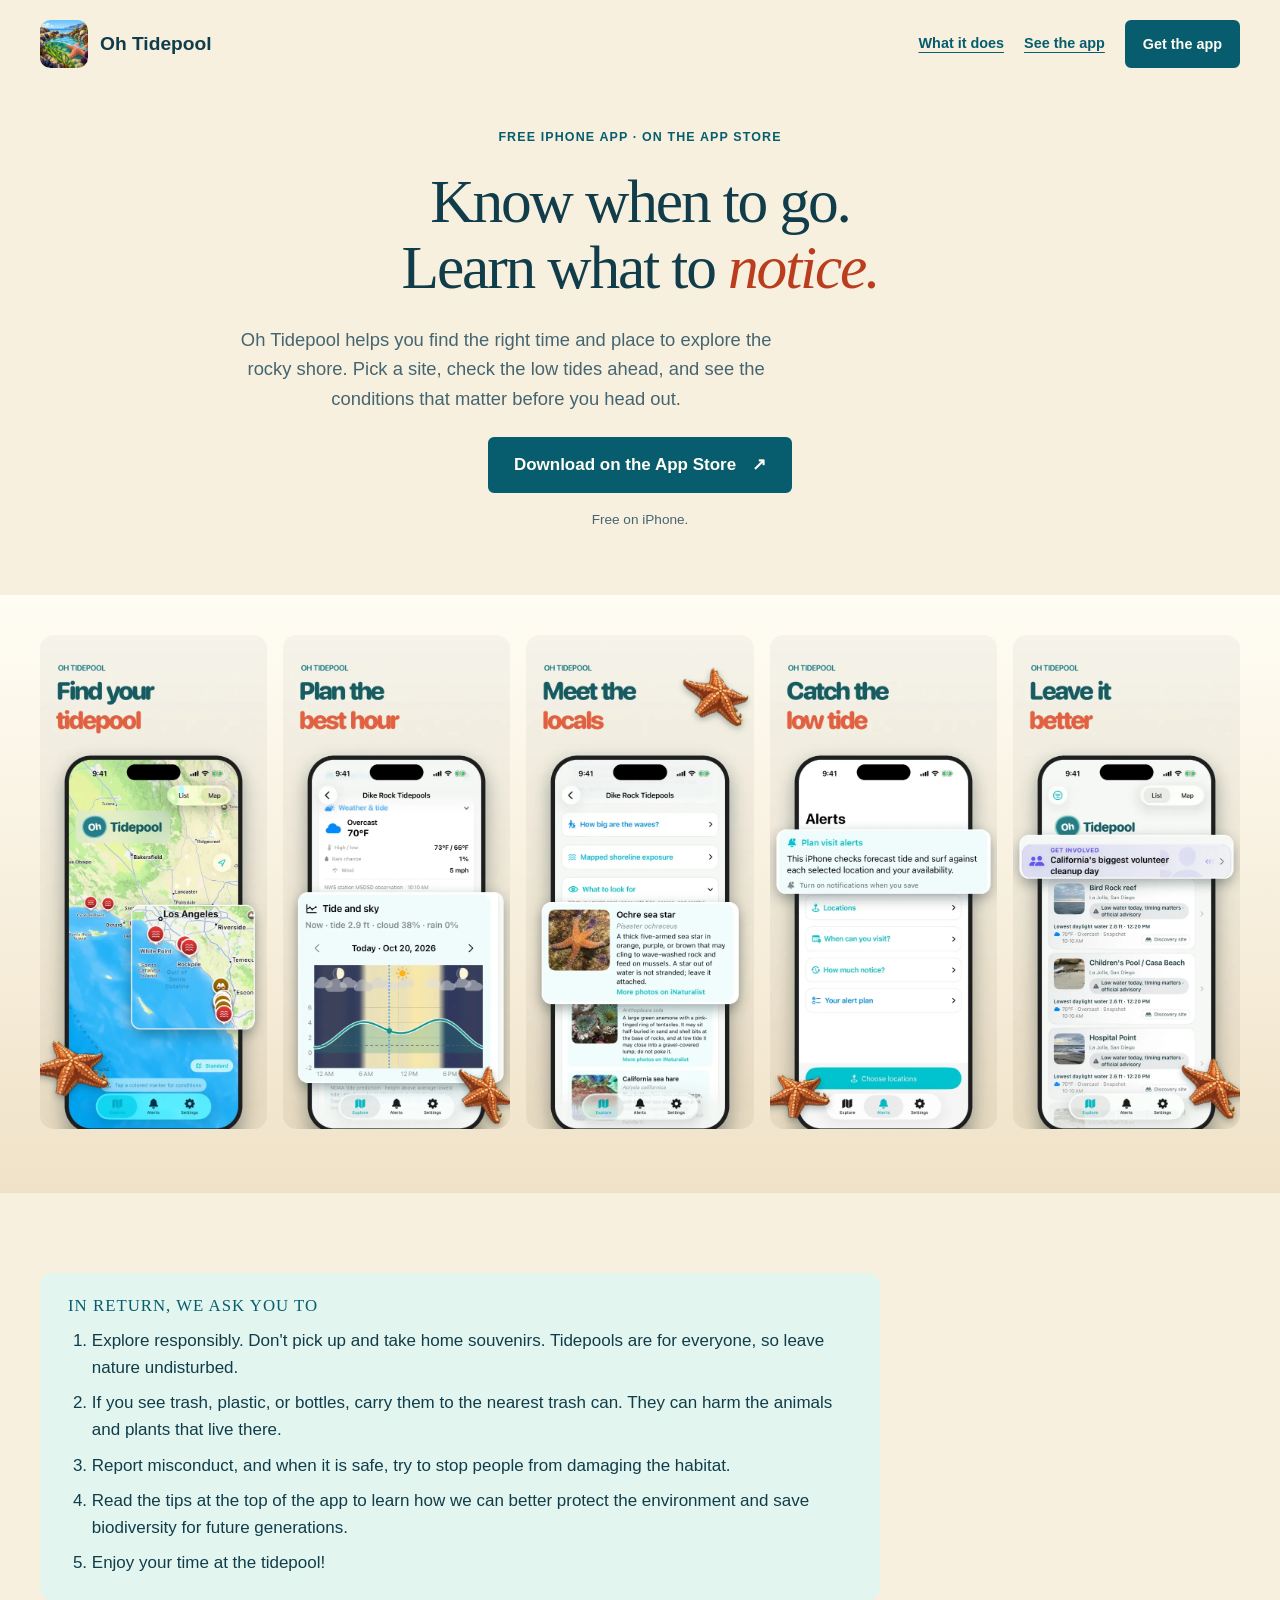
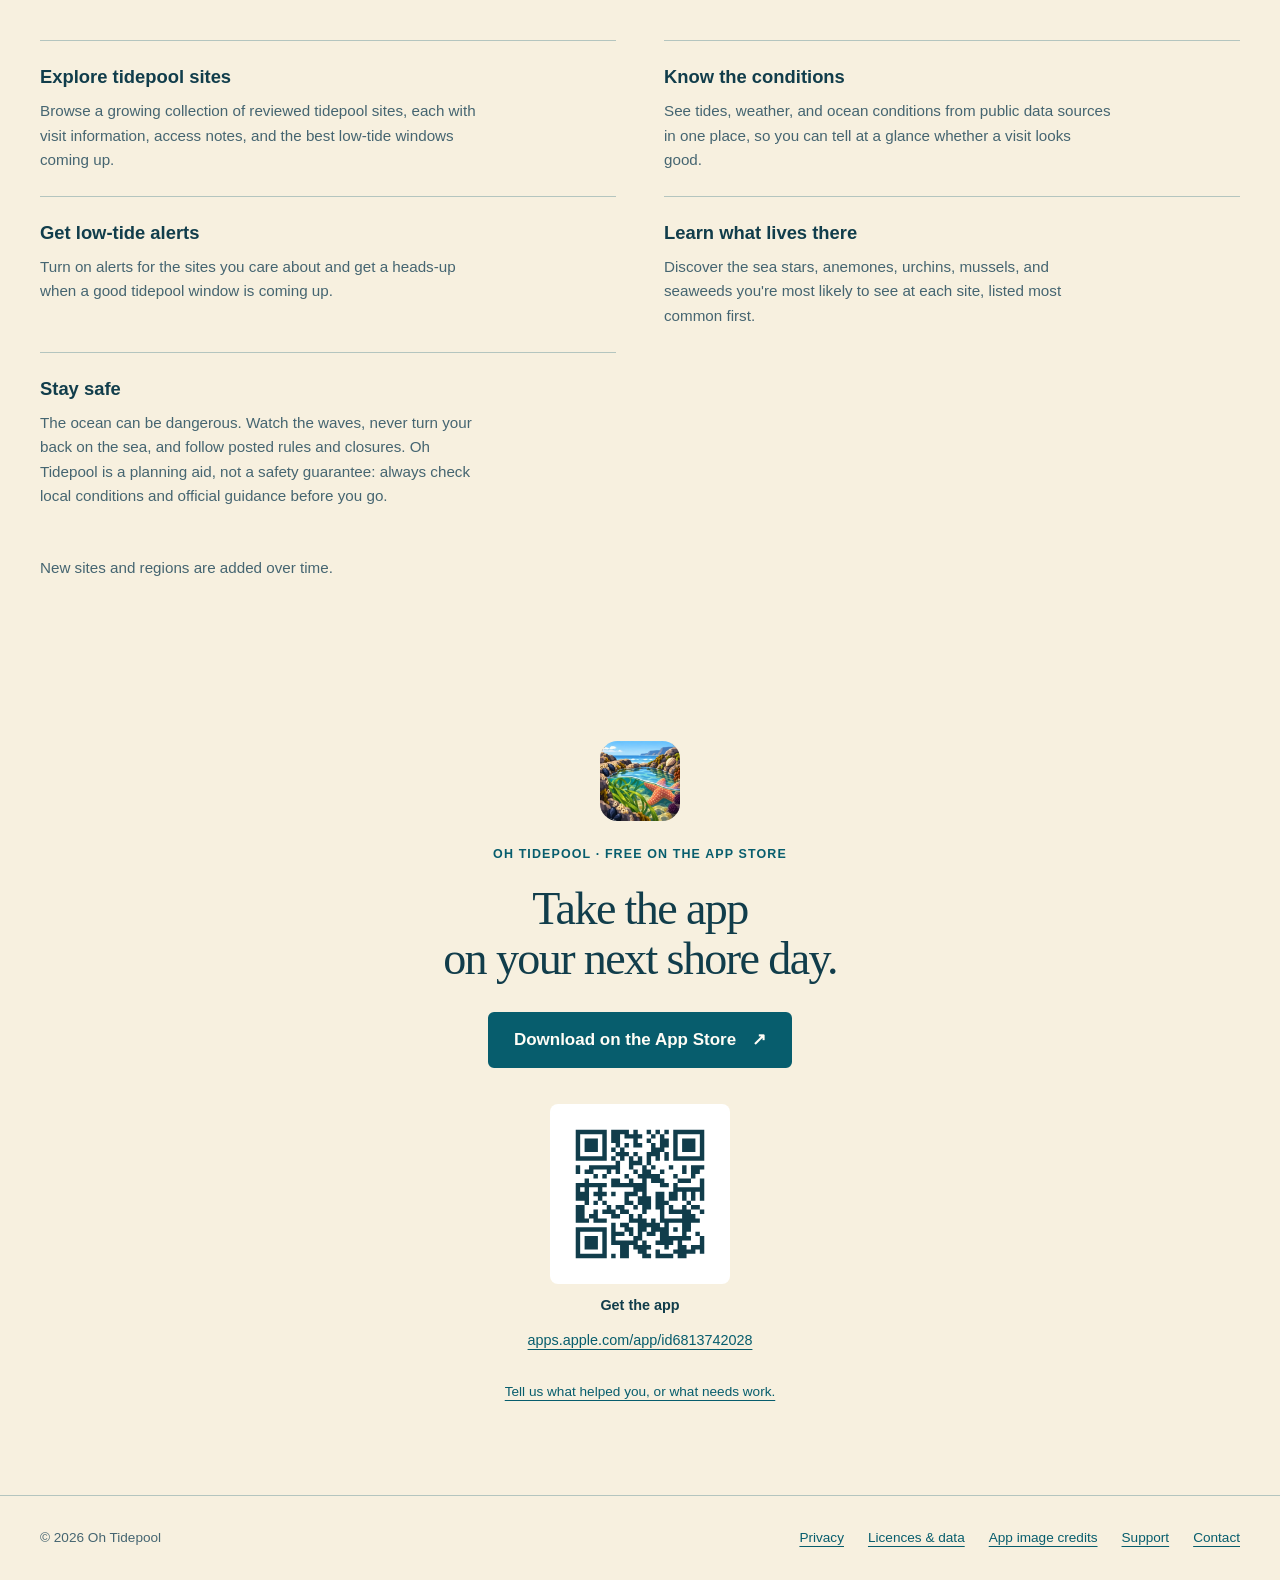
==== commit 5333fae6: "Landing: keep only the App Store QR code Co-Authored-By: Pi <noreply@pi.dev>" ====
--- a/index.html
+++ b/index.html
@@ -51,7 +51,7 @@
       <p class="about-note">New sites and regions are added over time.</p>
     </section>
 
-    <section class="section get" id="get" aria-labelledby="get-title"><img class="beta-icon" src="./assets/app-icon.webp" width="80" height="80" loading="lazy" alt=""><p class="eyebrow">OH TIDEPOOL · FREE ON THE APP STORE</p><h2 id="get-title">Take the app<br>on your next shore day.</h2><a class="button" href="https://apps.apple.com/app/id6813742028">Download on the App Store <span aria-hidden="true">↗</span></a><div class="qr-row"><figure class="qr"><img src="./assets/qr-app-store.svg" width="296" height="296" loading="lazy" alt="QR code that opens Oh Tidepool on the App Store"><figcaption><strong>Get the app</strong><a href="https://apps.apple.com/app/id6813742028">apps.apple.com/app/id6813742028</a></figcaption></figure><figure class="qr"><img src="./assets/qr-site.svg" width="296" height="296" loading="lazy" alt="QR code that opens this Oh Tidepool web page"><figcaption><strong>Visit this page</strong><a href="https://oh-tidepool.nduwork.com/">oh-tidepool.nduwork.com</a></figcaption></figure></div><p class="beta-note"><a href="mailto:support@nduwork.com">Tell us what helped you, or what needs work.</a></p></section>
+    <section class="section get" id="get" aria-labelledby="get-title"><img class="beta-icon" src="./assets/app-icon.webp" width="80" height="80" loading="lazy" alt=""><p class="eyebrow">OH TIDEPOOL · FREE ON THE APP STORE</p><h2 id="get-title">Take the app<br>on your next shore day.</h2><a class="button" href="https://apps.apple.com/app/id6813742028">Download on the App Store <span aria-hidden="true">↗</span></a><div class="qr-row"><figure class="qr"><img src="./assets/qr-app-store.svg" width="296" height="296" loading="lazy" alt="QR code that opens Oh Tidepool on the App Store"><figcaption><strong>Get the app</strong><a href="https://apps.apple.com/app/id6813742028">apps.apple.com/app/id6813742028</a></figcaption></figure></div><p class="beta-note"><a href="mailto:support@nduwork.com">Tell us what helped you, or what needs work.</a></p></section>
   </main>
   <footer><span>© 2026 Oh Tidepool</span><a href="./privacy.html">Privacy</a><a href="./licenses.html">Licences &amp; data</a><a href="./app-media-credits.html">App image credits</a><a href="./support.html">Support</a><a href="mailto:support@nduwork.com">Contact</a></footer>
 </body>
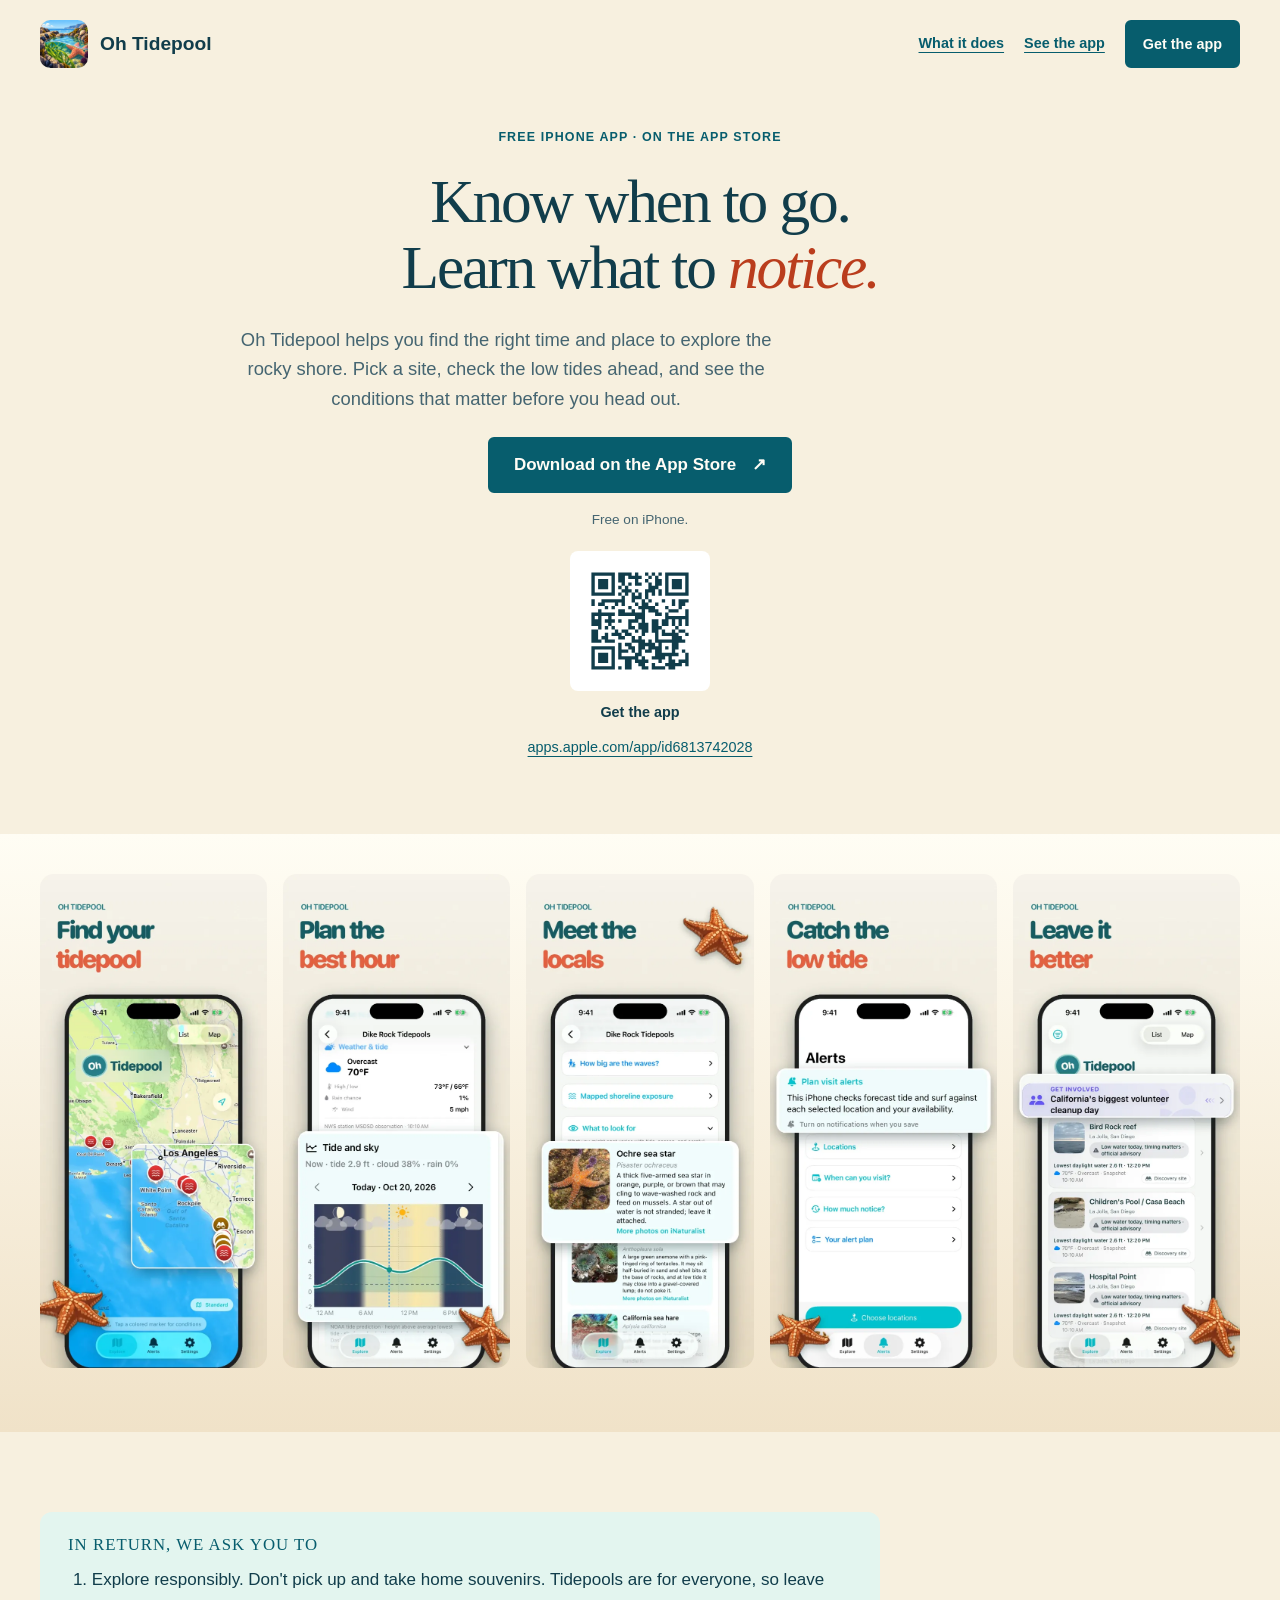
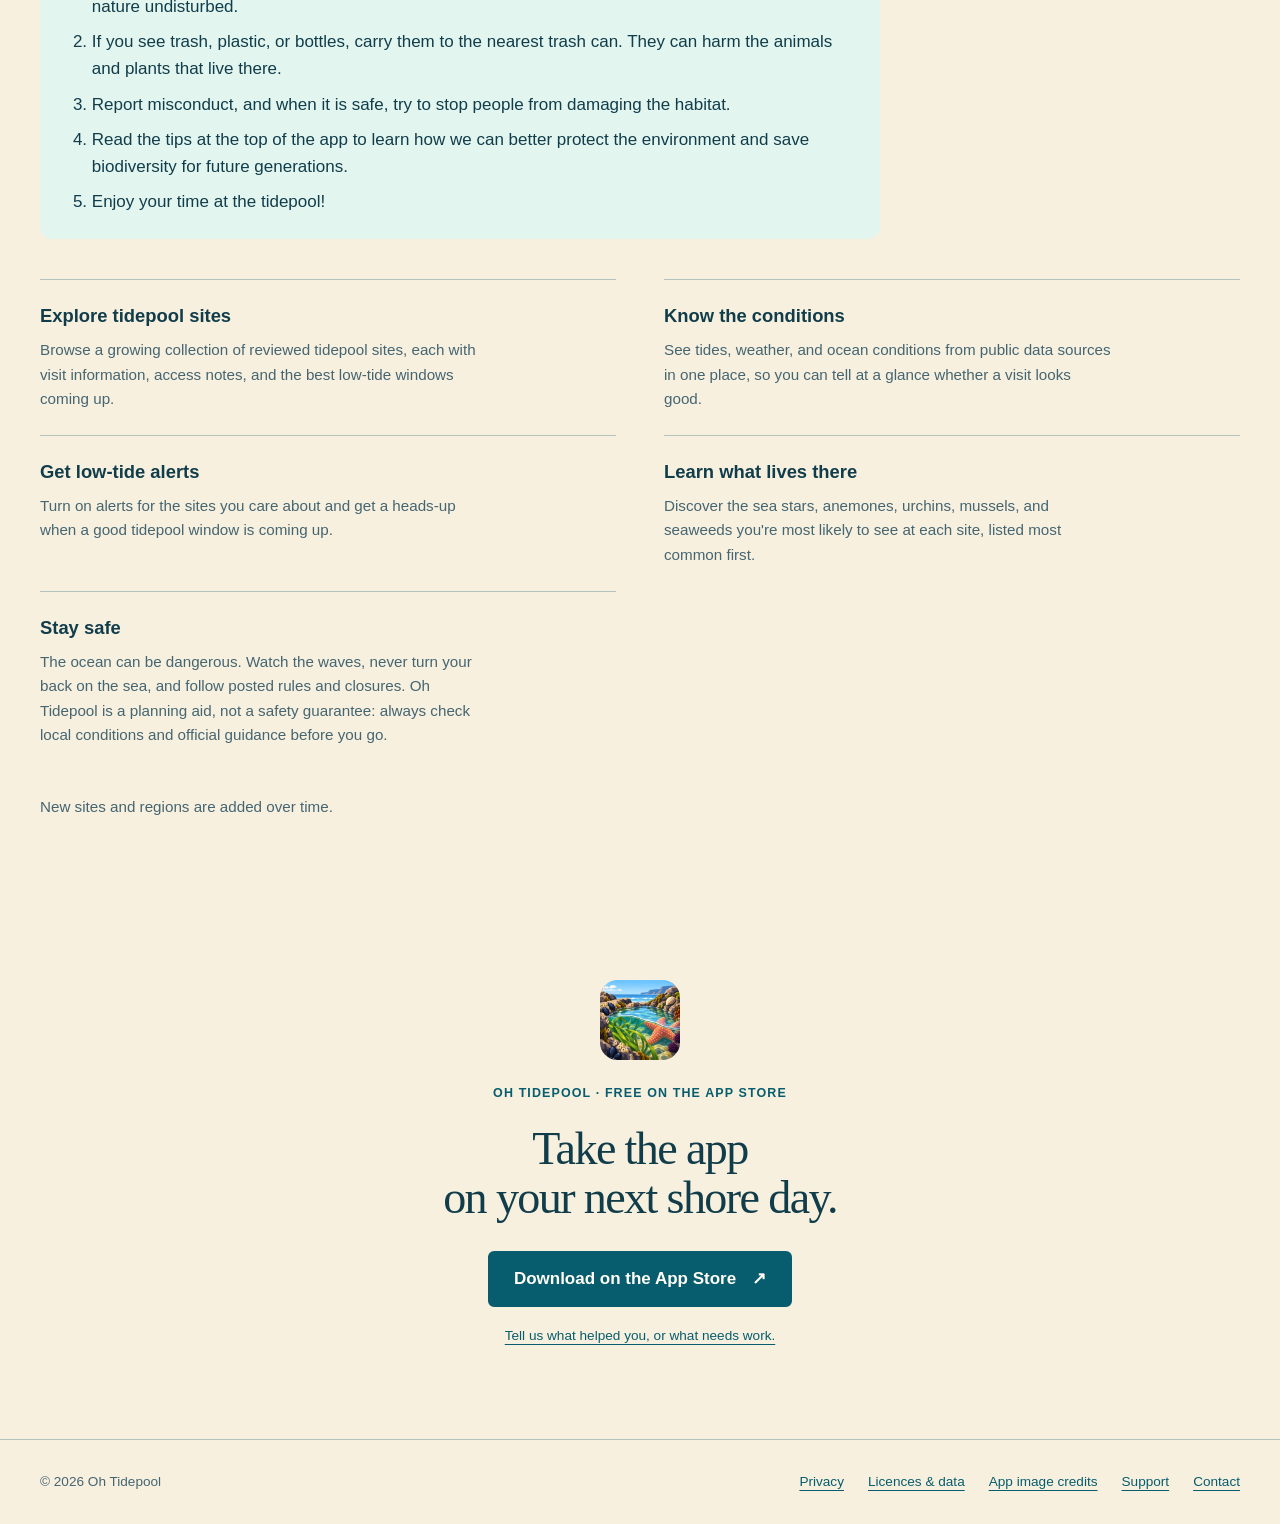
==== commit 4cb2a52a: "Landing: move the App Store QR code into the hero Co-Authored-By: Pi <noreply@pi.dev>" ====
--- a/index.html
+++ b/index.html
@@ -25,6 +25,7 @@
         <p class="lede">Oh Tidepool helps you find the right time and place to explore the rocky shore. Pick a site, check the low tides ahead, and see the conditions that matter before you head out.</p>
         <a class="button" href="https://apps.apple.com/app/id6813742028">Download on the App Store <span aria-hidden="true">↗</span></a>
         <p class="availability">Free on iPhone.</p>
+        <div class="qr-row hero-qr"><figure class="qr"><img src="./assets/qr-app-store.svg" width="296" height="296" alt="QR code that opens Oh Tidepool on the App Store"><figcaption><strong>Get the app</strong><a href="https://apps.apple.com/app/id6813742028">apps.apple.com/app/id6813742028</a></figcaption></figure></div>
       </div>
     </section>
 
@@ -51,7 +52,7 @@
       <p class="about-note">New sites and regions are added over time.</p>
     </section>
 
-    <section class="section get" id="get" aria-labelledby="get-title"><img class="beta-icon" src="./assets/app-icon.webp" width="80" height="80" loading="lazy" alt=""><p class="eyebrow">OH TIDEPOOL · FREE ON THE APP STORE</p><h2 id="get-title">Take the app<br>on your next shore day.</h2><a class="button" href="https://apps.apple.com/app/id6813742028">Download on the App Store <span aria-hidden="true">↗</span></a><div class="qr-row"><figure class="qr"><img src="./assets/qr-app-store.svg" width="296" height="296" loading="lazy" alt="QR code that opens Oh Tidepool on the App Store"><figcaption><strong>Get the app</strong><a href="https://apps.apple.com/app/id6813742028">apps.apple.com/app/id6813742028</a></figcaption></figure></div><p class="beta-note"><a href="mailto:support@nduwork.com">Tell us what helped you, or what needs work.</a></p></section>
+    <section class="section get" id="get" aria-labelledby="get-title"><img class="beta-icon" src="./assets/app-icon.webp" width="80" height="80" loading="lazy" alt=""><p class="eyebrow">OH TIDEPOOL · FREE ON THE APP STORE</p><h2 id="get-title">Take the app<br>on your next shore day.</h2><a class="button" href="https://apps.apple.com/app/id6813742028">Download on the App Store <span aria-hidden="true">↗</span></a><p class="beta-note"><a href="mailto:support@nduwork.com">Tell us what helped you, or what needs work.</a></p></section>
   </main>
   <footer><span>© 2026 Oh Tidepool</span><a href="./privacy.html">Privacy</a><a href="./licenses.html">Licences &amp; data</a><a href="./app-media-credits.html">App image credits</a><a href="./support.html">Support</a><a href="mailto:support@nduwork.com">Contact</a></footer>
 </body>
--- a/site.css
+++ b/site.css
@@ -104,6 +104,8 @@
 .qr img { width: 180px; height: 180px; background: #fff; padding: 8px; border-radius: 8px; }
 .qr figcaption { display: grid; gap: 2px; font-size: .9rem; }
 .qr figcaption a { display: inline-block; min-height: 44px; padding: 10px 0; overflow-wrap: anywhere; }
+.hero-qr { margin: 20px 0 0; }
+.hero-qr .qr img { width: 140px; height: 140px; }
 @media print { .qr img { width: 240px; height: 240px; } }
 .beta .lede { margin: 0 auto 28px; }
 .beta-instructions { max-width: 52ch; font-size: .95rem; color: var(--muted); margin: 24px auto 0; }
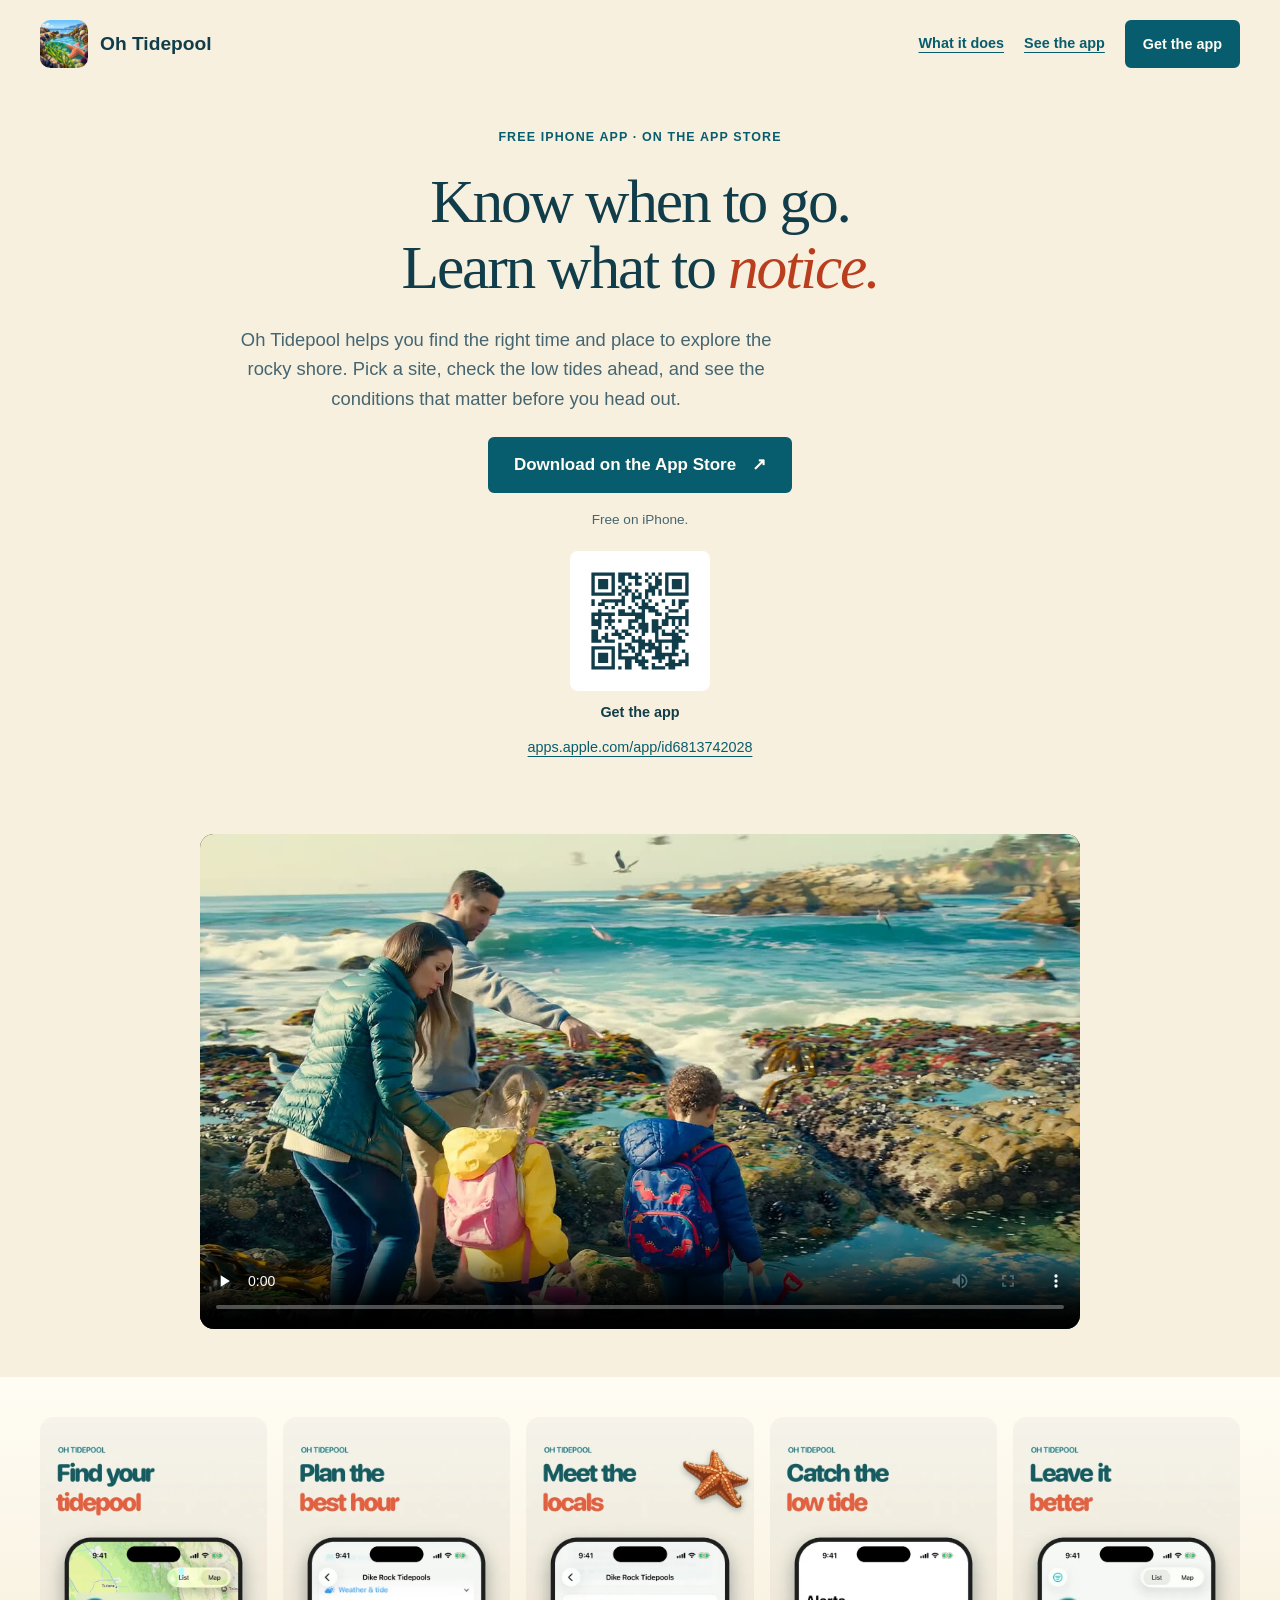
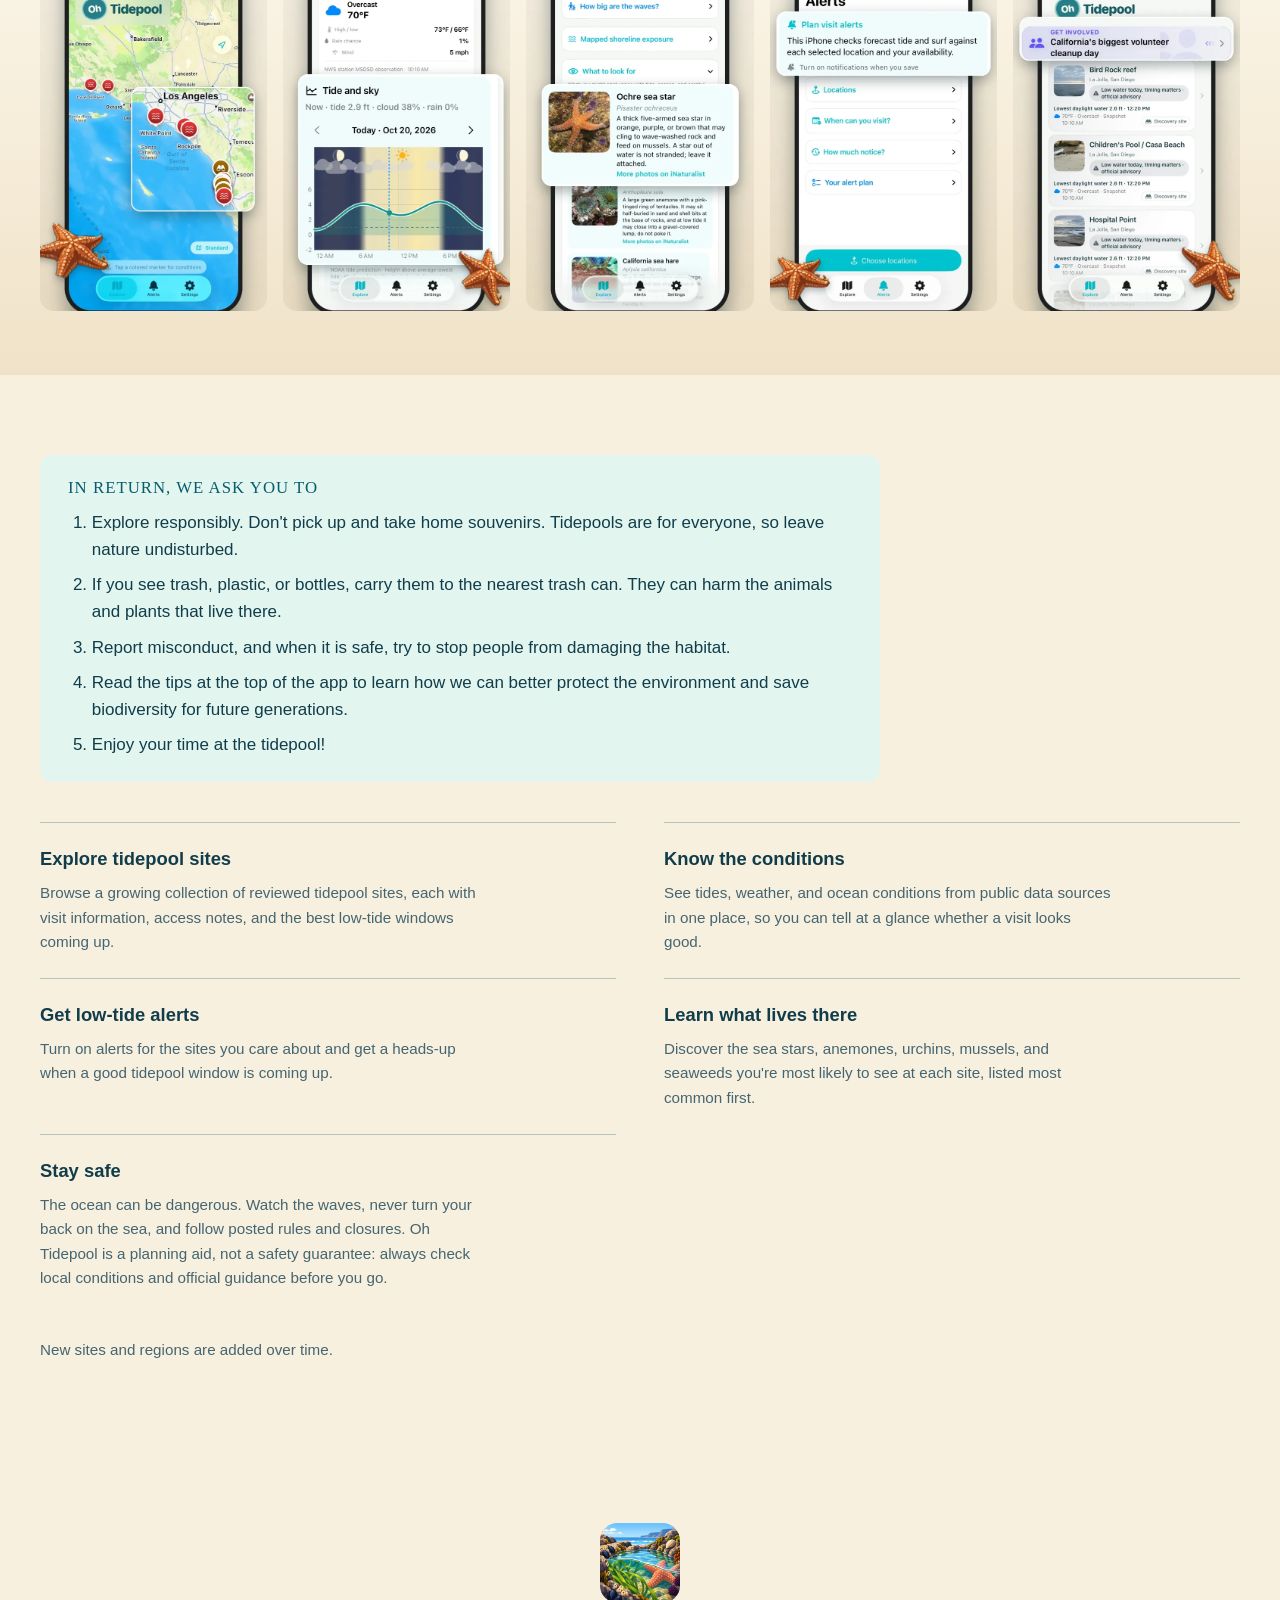
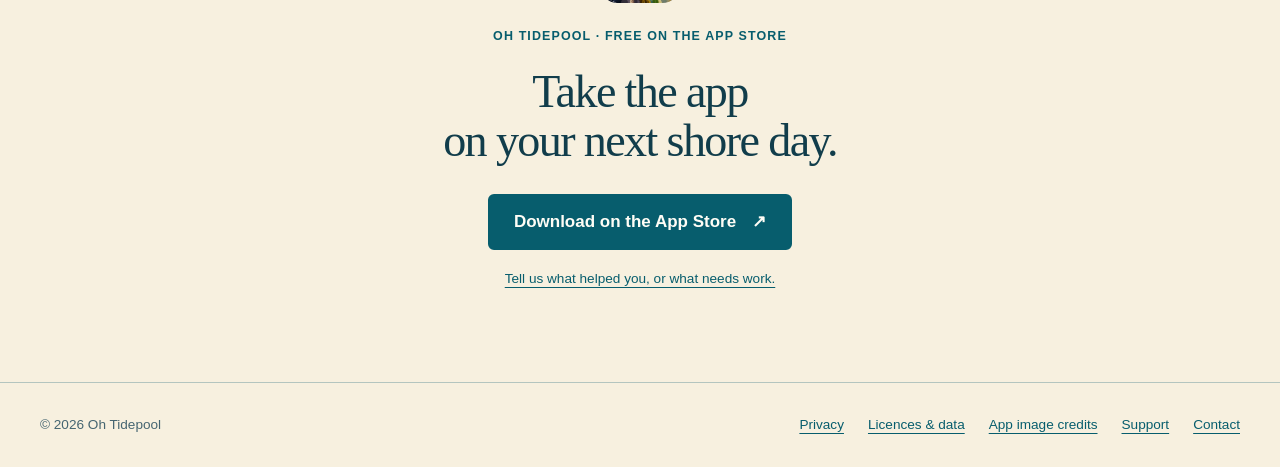
==== commit 455a4900: "Landing: add the intro video under the hero Re-encoded from the 22 MB source to 6 MB (H.264, faststa" ====
--- a/index.html
+++ b/index.html
@@ -29,6 +29,10 @@
       </div>
     </section>
 
+    <section class="intro-video" aria-label="Oh Tidepool intro video">
+      <video controls playsinline preload="none" poster="./assets/video/intro-poster.jpg" width="1280" height="720"><source src="./assets/video/intro.mp4" type="video/mp4"><a href="./assets/video/intro.mp4">Watch the Oh Tidepool intro video</a></video>
+    </section>
+
     <section class="store-shots" id="screens" aria-label="Oh Tidepool App Store screenshots"><ul><li><a href="./assets/store/01-map.webp"><img decoding="async" src="./assets/store/01-map.webp" width="600" height="1305" alt="Find your tidepool: map of tidepool sites along the coast with colored condition markers and a zoomed inset."></a></li><li><a href="./assets/store/02-tide-sky.webp"><img decoding="async" src="./assets/store/02-tide-sky.webp" width="600" height="1305" alt="Plan the best hour: Dike Rock weather and a Tide and sky chart showing the tide curve with daylight, cloud, and rain."></a></li><li><a href="./assets/store/03-species.webp"><img decoding="async" src="./assets/store/03-species.webp" width="600" height="1305" alt="Meet the locals: What to look for at Dike Rock, with an ochre sea star card and other shoreline animals."></a></li><li><a href="./assets/store/04-alerts.webp"><img decoding="async" src="./assets/store/04-alerts.webp" width="600" height="1305" alt="Catch the low tide: Alerts screen for plan-visit alerts that check forecast tide and surf for chosen locations."></a></li><li><a href="./assets/store/05-tips.webp"><img decoding="async" src="./assets/store/05-tips.webp" width="600" height="1305" alt="Leave it better: Explore list with a Get involved card about a volunteer cleanup day above nearby site cards."></a></li></ul></section>
 
     <section class="section about" id="about" aria-labelledby="about-title">
--- a/site.css
+++ b/site.css
@@ -91,6 +91,9 @@
 .beta, .get { max-width: 840px; text-align: center; }
 .get .lede { margin: 0 auto 28px; }
 .get h2 { margin-bottom: 28px; }
+.intro-video { max-width: 960px; margin: 0 auto; padding: 0 40px 48px; }
+.intro-video video { display: block; width: 100%; height: auto; border-radius: 14px; background: #000; }
+@media (max-width: 780px) { .intro-video { padding: 0 16px 32px; } }
 .store-shots { background: linear-gradient(180deg, #fffdf4, #f0e2c8); padding: 40px 40px 64px; }
 .store-shots ul { list-style: none; max-width: 1200px; margin: 0 auto; padding: 0; display: grid; grid-template-columns: repeat(5, 1fr); gap: 16px; }
 .store-shots img { display: block; width: 100%; height: auto; border-radius: 14px; }
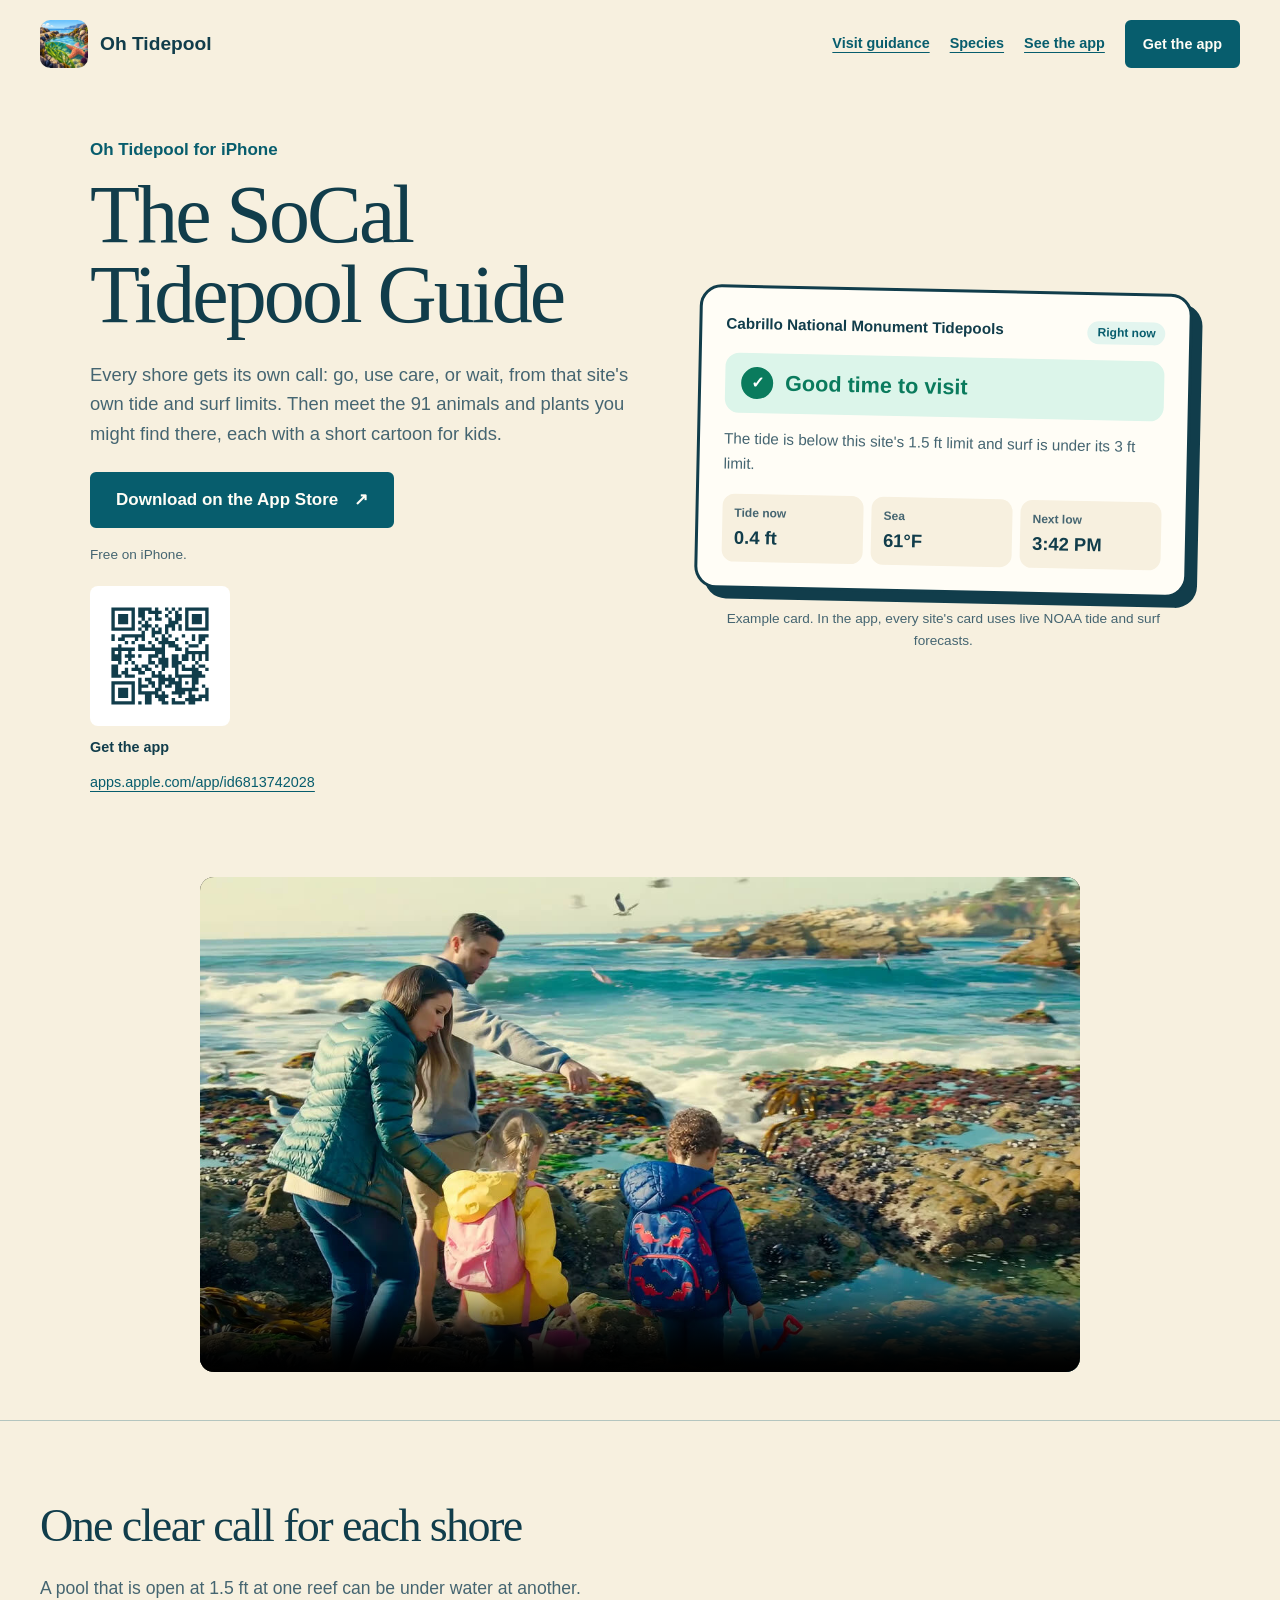
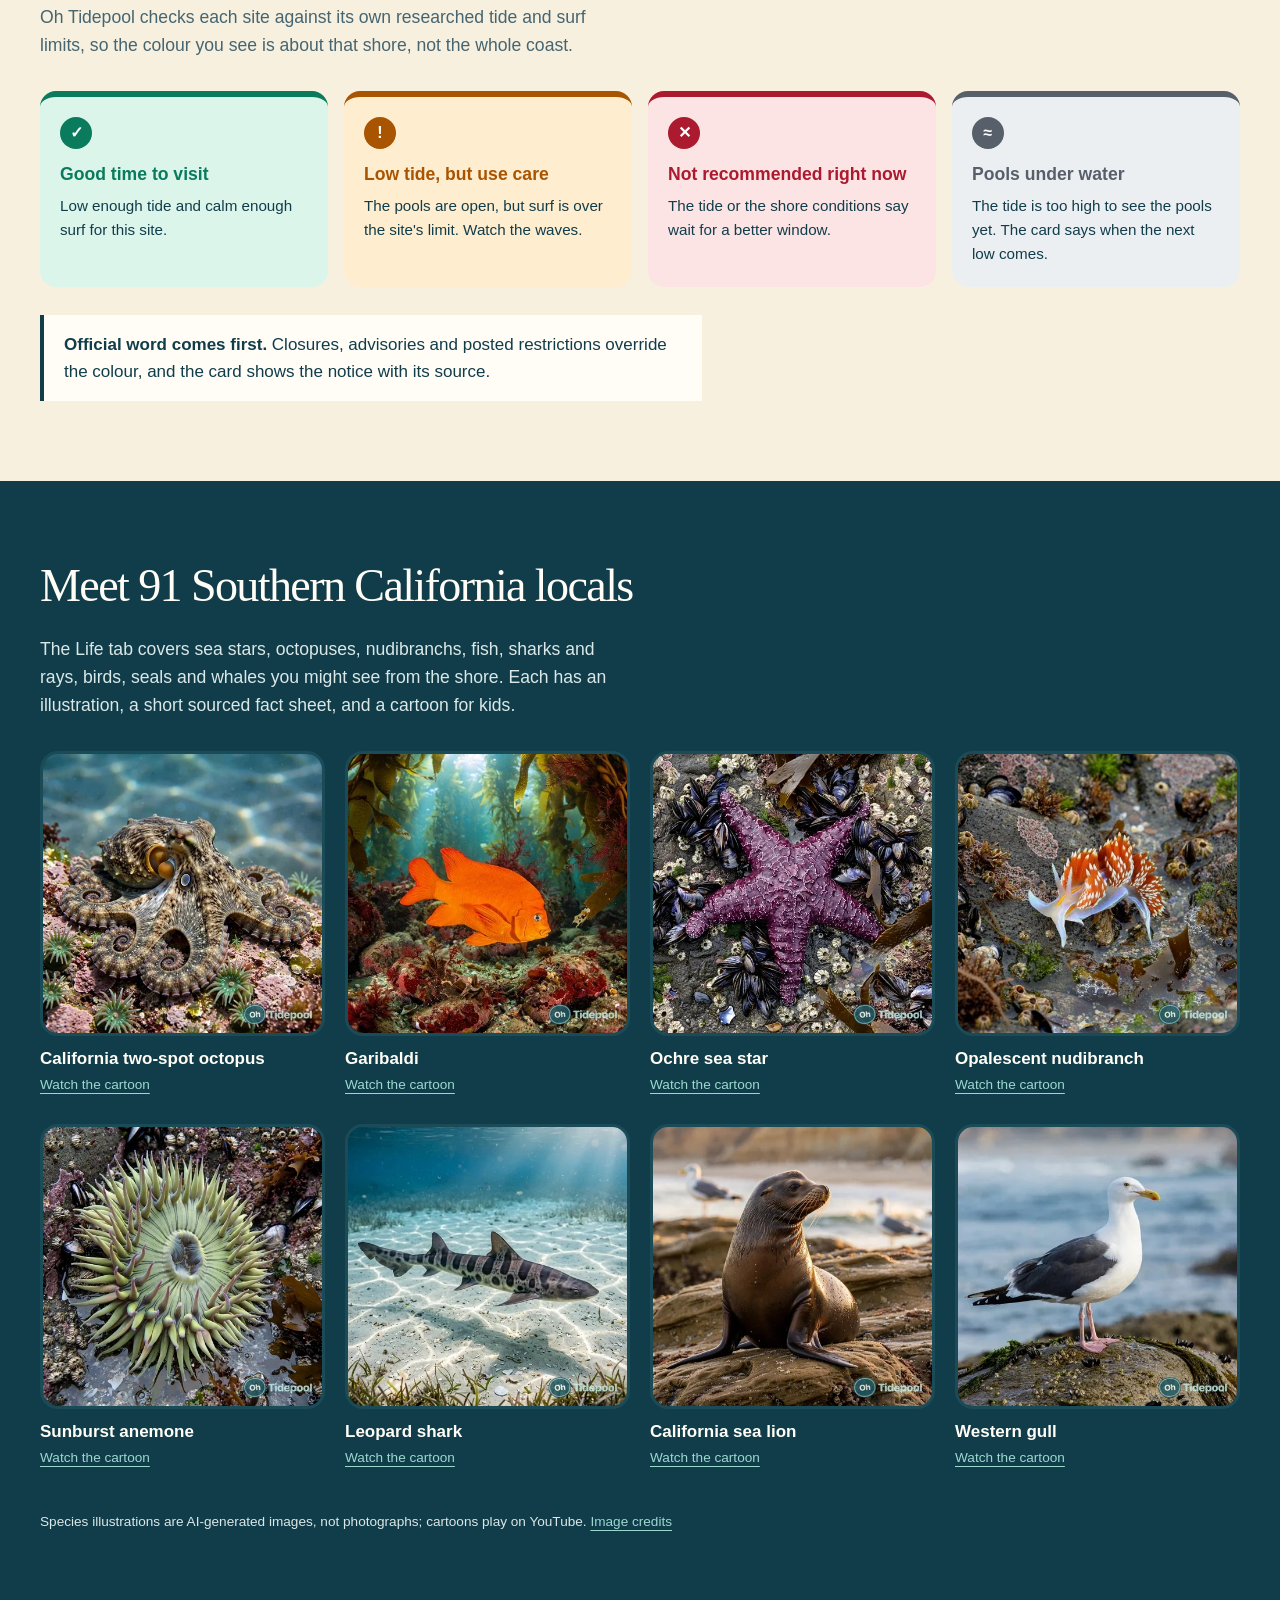
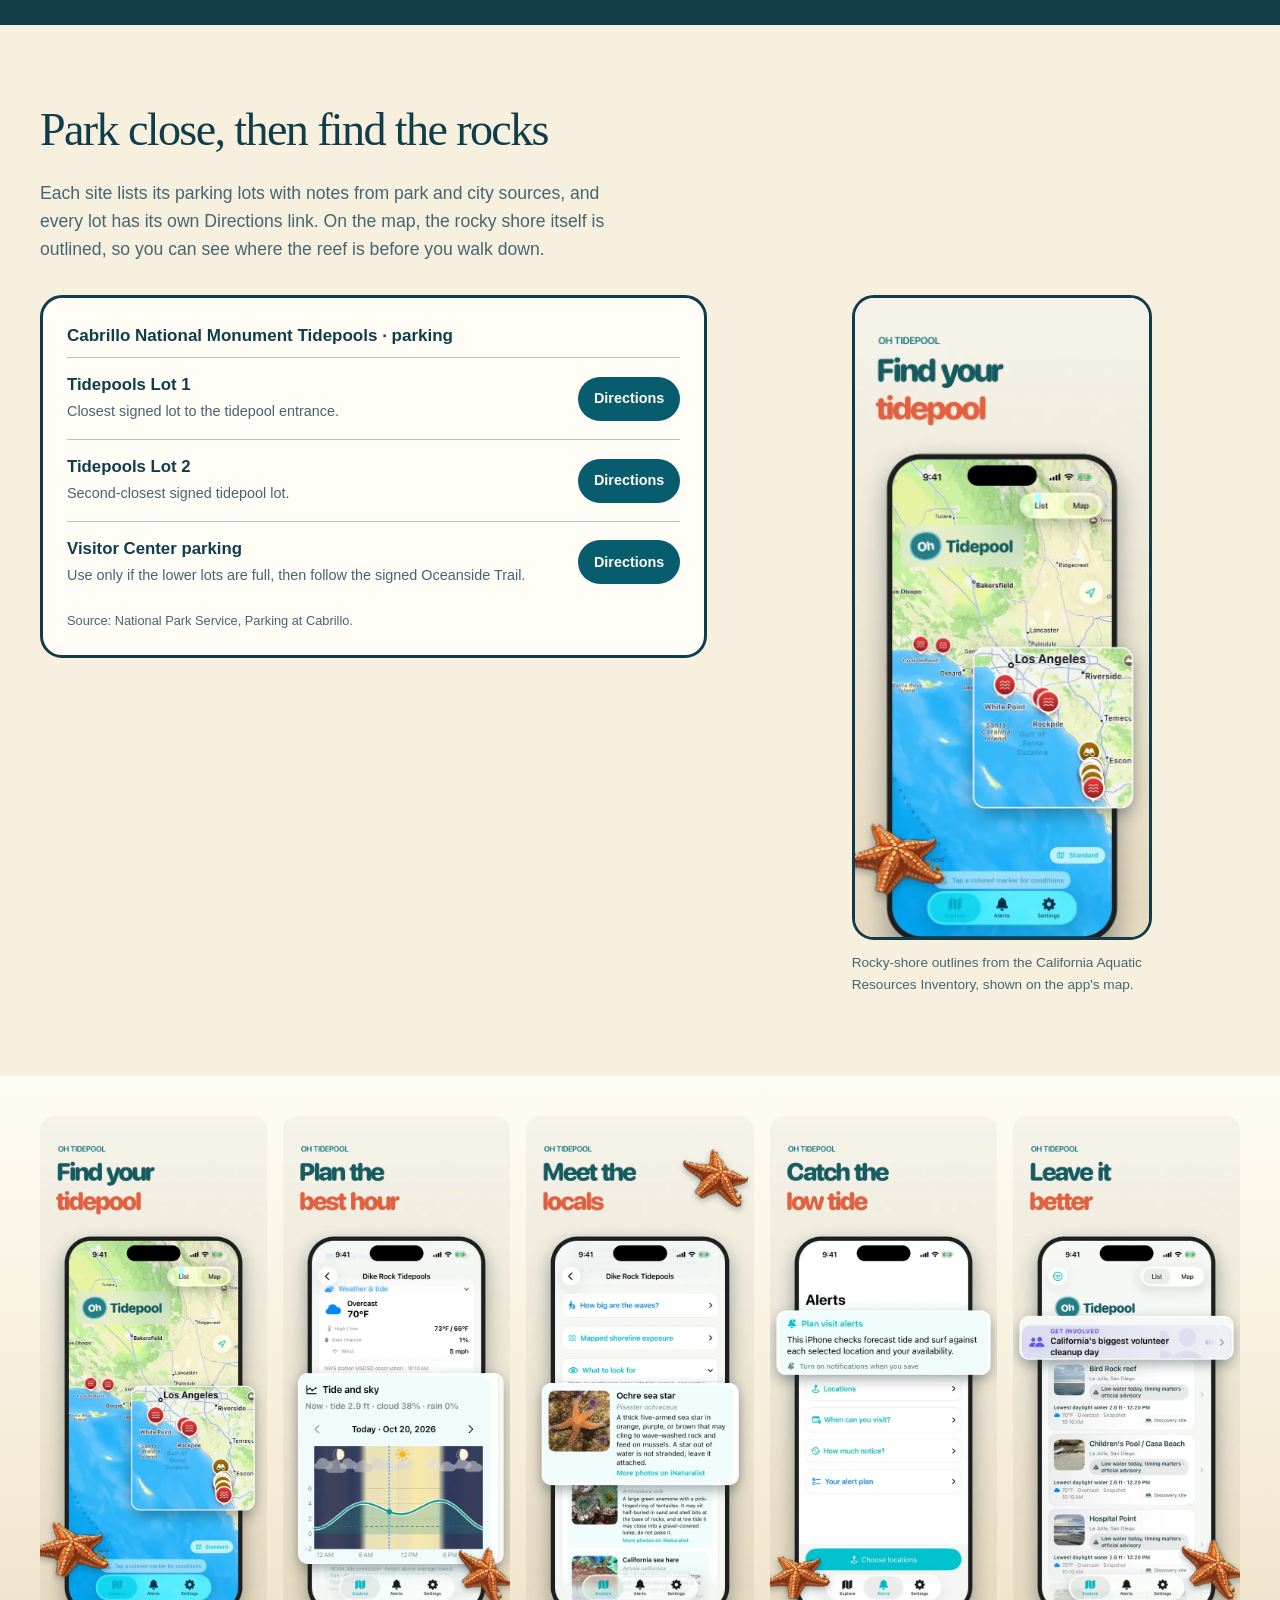
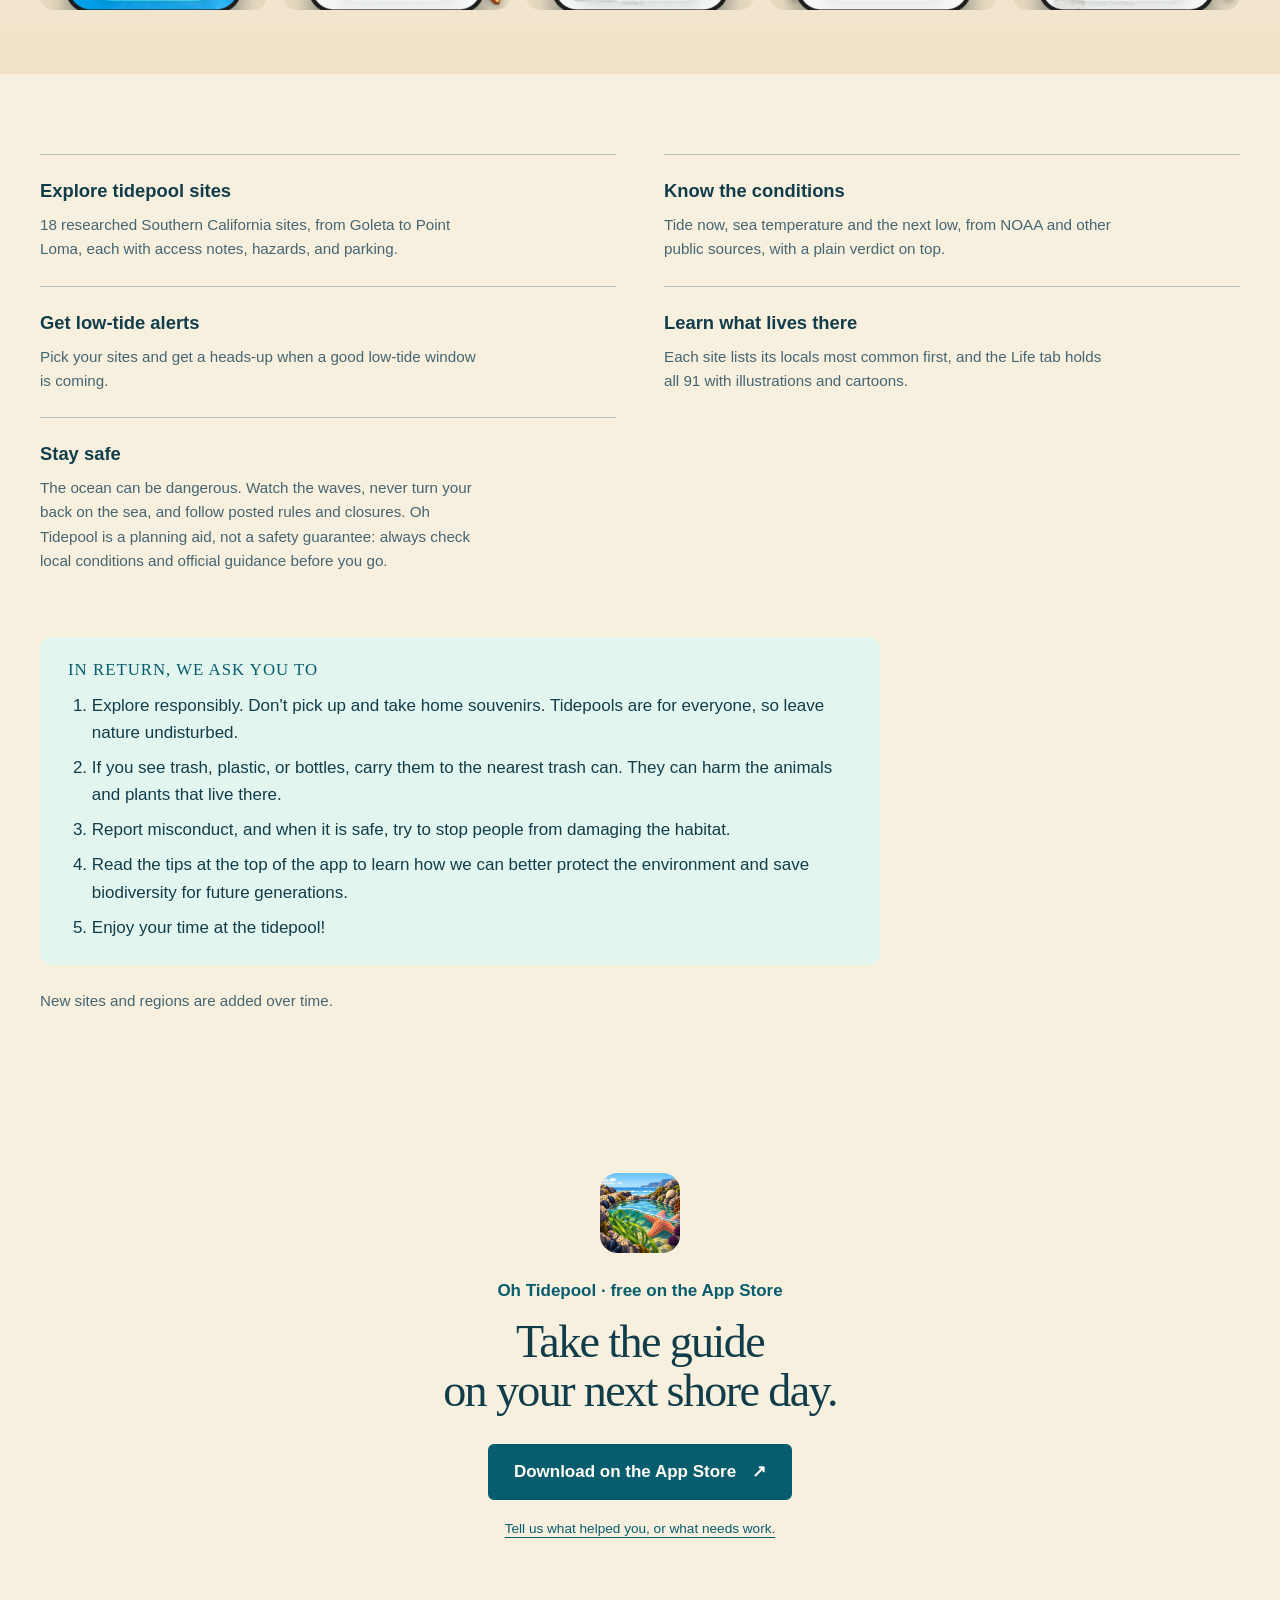
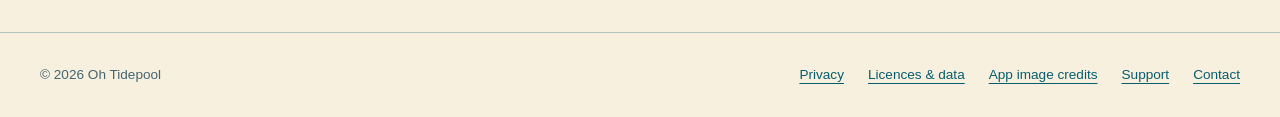
==== commit 11e16c43: "Landing for 1.1.0: The SoCal Tidepool Guide Hero headline and an example Visit guidance card; the fo" ====
--- a/index.html
+++ b/index.html
@@ -3,9 +3,9 @@
 <head>
   <meta charset="utf-8">
   <meta name="viewport" content="width=device-width, initial-scale=1">
-  <meta name="description" content="Oh Tidepool is a free iPhone app for exploring rocky shores. Find sites, read tide charts, learn about animals, and discover reviewed tips for thoughtful visits.">
+  <meta name="description" content="Oh Tidepool is the free SoCal tidepool guide for iPhone: a go, use-care or wait call for every shore from its own tide and surf limits, 91 local species with kids' cartoons, and directions to every parking lot.">
   <meta name="theme-color" content="#f7f0df">
-  <title>Oh Tidepool — Know when to go. Learn what to notice.</title>
+  <title>Oh Tidepool — The SoCal Tidepool Guide</title>
   <link rel="icon" type="image/png" href="./assets/favicon.png">
   <link rel="stylesheet" href="./site.css">
 </head>
@@ -13,29 +13,101 @@
   <a class="skip-link" href="#main">Skip to content</a>
   <header class="site-header">
     <a class="brand" href="./" aria-label="Oh Tidepool home"><img class="app-icon" src="./assets/app-icon.webp" width="48" height="48" alt="">Oh Tidepool</a>
-    <nav class="site-nav" aria-label="Main"><a class="nav-link" href="#about">What it does</a><a class="nav-link" href="#screens">See the app</a><a class="button button-small" href="#get">Get the app</a></nav>
+    <nav class="site-nav" aria-label="Main"><a class="nav-link" href="#guidance">Visit guidance</a><a class="nav-link" href="#locals">Species</a><a class="nav-link" href="#screens">See the app</a><a class="button button-small" href="#get">Get the app</a></nav>
   </header>
   <main id="main" tabindex="-1">
     <section class="app-hero" aria-labelledby="hero-title">
       <div class="app-hero-heading">
-        <p class="eyebrow">FREE IPHONE APP · ON THE APP STORE</p>
-        <h1 id="hero-title">Know when to go.<br>Learn what to <em>notice.</em></h1>
-      </div>
-      <div class="app-hero-description">
-        <p class="lede">Oh Tidepool helps you find the right time and place to explore the rocky shore. Pick a site, check the low tides ahead, and see the conditions that matter before you head out.</p>
+        <p class="hero-brand">Oh Tidepool for iPhone</p>
+        <h1 id="hero-title">The SoCal Tidepool Guide</h1>
+        <p class="lede">Every shore gets its own call: go, use care, or wait, from that site's own tide and surf limits. Then meet the 91 animals and plants you might find there, each with a short cartoon for kids.</p>
         <a class="button" href="https://apps.apple.com/app/id6813742028">Download on the App Store <span aria-hidden="true">↗</span></a>
         <p class="availability">Free on iPhone.</p>
         <div class="qr-row hero-qr"><figure class="qr"><img src="./assets/qr-app-store.svg" width="296" height="296" alt="QR code that opens Oh Tidepool on the App Store"><figcaption><strong>Get the app</strong><a href="https://apps.apple.com/app/id6813742028">apps.apple.com/app/id6813742028</a></figcaption></figure></div>
       </div>
+
+      <figure class="verdict-demo" aria-label="Example of a Visit guidance card">
+        <div class="verdict-card is-good">
+          <p class="verdict-site">Cabrillo National Monument Tidepools <span class="verdict-when">Right now</span></p>
+          <p class="verdict-title"><span class="verdict-symbol" aria-hidden="true">✓</span>Good time to visit</p>
+          <p class="verdict-why">The tide is below this site's 1.5 ft limit and surf is under its 3 ft limit.</p>
+          <dl class="verdict-facts">
+            <div><dt>Tide now</dt><dd>0.4 ft</dd></div>
+            <div><dt>Sea</dt><dd>61°F</dd></div>
+            <div><dt>Next low</dt><dd>3:42 PM</dd></div>
+          </dl>
+        </div>
+        <figcaption>Example card. In the app, every site's card uses live NOAA tide and surf forecasts.</figcaption>
+      </figure>
     </section>
 
     <section class="intro-video" aria-label="Oh Tidepool intro video">
       <video controls playsinline preload="none" poster="./assets/video/intro-poster.jpg" width="1280" height="720"><source src="./assets/video/intro.mp4" type="video/mp4"><a href="./assets/video/intro.mp4">Watch the Oh Tidepool intro video</a></video>
     </section>
 
+    <section class="section guidance" id="guidance" aria-labelledby="guidance-title">
+      <div class="section-heading">
+        <h2 id="guidance-title">One clear call for each shore</h2>
+        <p>A pool that is open at 1.5 ft at one reef can be under water at another. Oh Tidepool checks each site against its own researched tide and surf limits, so the colour you see is about that shore, not the whole coast.</p>
+      </div>
+      <ul class="verdict-scale">
+        <li class="is-good"><span class="verdict-symbol" aria-hidden="true">✓</span><h3>Good time to visit</h3><p>Low enough tide and calm enough surf for this site.</p></li>
+        <li class="is-caveat"><span class="verdict-symbol" aria-hidden="true">!</span><h3>Low tide, but use care</h3><p>The pools are open, but surf is over the site's limit. Watch the waves.</p></li>
+        <li class="is-bad"><span class="verdict-symbol" aria-hidden="true">✕</span><h3>Not recommended right now</h3><p>The tide or the shore conditions say wait for a better window.</p></li>
+        <li class="is-neutral"><span class="verdict-symbol" aria-hidden="true">≈</span><h3>Pools under water</h3><p>The tide is too high to see the pools yet. The card says when the next low comes.</p></li>
+      </ul>
+      <p class="guidance-note"><strong>Official word comes first.</strong> Closures, advisories and posted restrictions override the colour, and the card shows the notice with its source.</p>
+    </section>
+
+    <section class="locals" id="locals" aria-labelledby="locals-title">
+      <div class="locals-inner">
+        <div class="section-heading">
+          <h2 id="locals-title">Meet 91 Southern California locals</h2>
+          <p>The Life tab covers sea stars, octopuses, nudibranchs, fish, sharks and rays, birds, seals and whales you might see from the shore. Each has an illustration, a short sourced fact sheet, and a cartoon for kids.</p>
+        </div>
+        <ul class="locals-list">
+          <li><a href="https://www.youtube.com/watch?v=Fp8pTn2qIF4"><img loading="lazy" src="./assets/species/two-spot-octopus.webp" width="480" height="480" alt="Illustration of a California two-spot octopus"><span class="local-name">California two-spot octopus</span><span class="local-watch">Watch the cartoon</span></a></li>
+          <li><a href="https://www.youtube.com/watch?v=_sz0eRSKXyc"><img loading="lazy" src="./assets/species/garibaldi.webp" width="480" height="480" alt="Illustration of a garibaldi"><span class="local-name">Garibaldi</span><span class="local-watch">Watch the cartoon</span></a></li>
+          <li><a href="https://www.youtube.com/watch?v=dSGZzFNbEmg"><img loading="lazy" src="./assets/species/ochre-sea-star.webp" width="480" height="480" alt="Illustration of an ochre sea star"><span class="local-name">Ochre sea star</span><span class="local-watch">Watch the cartoon</span></a></li>
+          <li><a href="https://www.youtube.com/watch?v=yIKhUWNYwZA"><img loading="lazy" src="./assets/species/opalescent-nudibranch.webp" width="480" height="480" alt="Illustration of an opalescent nudibranch"><span class="local-name">Opalescent nudibranch</span><span class="local-watch">Watch the cartoon</span></a></li>
+          <li><a href="https://www.youtube.com/watch?v=Tgz_9G9ZL5s"><img loading="lazy" src="./assets/species/sunburst-anemone.webp" width="480" height="480" alt="Illustration of a sunburst anemone"><span class="local-name">Sunburst anemone</span><span class="local-watch">Watch the cartoon</span></a></li>
+          <li><a href="https://www.youtube.com/watch?v=AQaQCoGndiA"><img loading="lazy" src="./assets/species/leopard-shark.webp" width="480" height="480" alt="Illustration of a leopard shark"><span class="local-name">Leopard shark</span><span class="local-watch">Watch the cartoon</span></a></li>
+          <li><a href="https://www.youtube.com/watch?v=O1cxjgVrdNQ"><img loading="lazy" src="./assets/species/california-sea-lion.webp" width="480" height="480" alt="Illustration of a California sea lion"><span class="local-name">California sea lion</span><span class="local-watch">Watch the cartoon</span></a></li>
+          <li><a href="https://www.youtube.com/watch?v=x503Nbu8jLQ"><img loading="lazy" src="./assets/species/western-gull.webp" width="480" height="480" alt="Illustration of a western gull"><span class="local-name">Western gull</span><span class="local-watch">Watch the cartoon</span></a></li>
+        </ul>
+        <p class="section-note">Species illustrations are AI-generated images, not photographs; cartoons play on YouTube. <a href="./app-media-credits.html">Image credits</a></p>
+      </div>
+    </section>
+
+    <section class="section arrive" aria-labelledby="arrive-title">
+      <div class="section-heading">
+        <h2 id="arrive-title">Park close, then find the rocks</h2>
+        <p>Each site lists its parking lots with notes from park and city sources, and every lot has its own Directions link. On the map, the rocky shore itself is outlined, so you can see where the reef is before you walk down.</p>
+      </div>
+      <div class="arrive-layout">
+        <div class="parking-demo">
+          <p class="parking-site">Cabrillo National Monument Tidepools · parking</p>
+          <ul>
+            <li><div><h3>Tidepools Lot 1</h3><p>Closest signed lot to the tidepool entrance.</p></div><a class="directions" href="https://maps.apple.com/?q=Tidepools%20Lot%201%2C%20Point%20Loma%2C%20San%20Diego" aria-label="Directions to Tidepools Lot 1">Directions</a></li>
+            <li><div><h3>Tidepools Lot 2</h3><p>Second-closest signed tidepool lot.</p></div><a class="directions" href="https://maps.apple.com/?ll=32.673733,-117.244967&amp;q=Tidepools%20Lot%202" aria-label="Directions to Tidepools Lot 2">Directions</a></li>
+            <li><div><h3>Visitor Center parking</h3><p>Use only if the lower lots are full, then follow the signed Oceanside Trail.</p></div><a class="directions" href="https://maps.apple.com/?ll=32.674317,-117.241611&amp;q=Cabrillo%20Visitor%20Center%20parking" aria-label="Directions to Visitor Center parking">Directions</a></li>
+          </ul>
+          <p class="parking-source">Source: National Park Service, Parking at Cabrillo.</p>
+        </div>
+        <figure class="outline-demo"><img loading="lazy" src="./assets/store/01-map.webp" width="600" height="1305" alt="The app's map with tidepool sites along the coast and a zoomed inset of a site."><figcaption>Rocky-shore outlines from the California Aquatic Resources Inventory, shown on the app's map.</figcaption></figure>
+      </div>
+    </section>
+
     <section class="store-shots" id="screens" aria-label="Oh Tidepool App Store screenshots"><ul><li><a href="./assets/store/01-map.webp"><img decoding="async" src="./assets/store/01-map.webp" width="600" height="1305" alt="Find your tidepool: map of tidepool sites along the coast with colored condition markers and a zoomed inset."></a></li><li><a href="./assets/store/02-tide-sky.webp"><img decoding="async" src="./assets/store/02-tide-sky.webp" width="600" height="1305" alt="Plan the best hour: Dike Rock weather and a Tide and sky chart showing the tide curve with daylight, cloud, and rain."></a></li><li><a href="./assets/store/03-species.webp"><img decoding="async" src="./assets/store/03-species.webp" width="600" height="1305" alt="Meet the locals: What to look for at Dike Rock, with an ochre sea star card and other shoreline animals."></a></li><li><a href="./assets/store/04-alerts.webp"><img decoding="async" src="./assets/store/04-alerts.webp" width="600" height="1305" alt="Catch the low tide: Alerts screen for plan-visit alerts that check forecast tide and surf for chosen locations."></a></li><li><a href="./assets/store/05-tips.webp"><img decoding="async" src="./assets/store/05-tips.webp" width="600" height="1305" alt="Leave it better: Explore list with a Get involved card about a volunteer cleanup day above nearby site cards."></a></li></ul></section>
 
     <section class="section about" id="about" aria-labelledby="about-title">
+      <ul class="use-list about-features">
+        <li><div><h3>Explore tidepool sites</h3><p>18 researched Southern California sites, from Goleta to Point Loma, each with access notes, hazards, and parking.</p></div></li>
+        <li><div><h3>Know the conditions</h3><p>Tide now, sea temperature and the next low, from NOAA and other public sources, with a plain verdict on top.</p></div></li>
+        <li><div><h3>Get low-tide alerts</h3><p>Pick your sites and get a heads-up when a good low-tide window is coming.</p></div></li>
+        <li><div><h3>Learn what lives there</h3><p>Each site lists its locals most common first, and the Life tab holds all 91 with illustrations and cartoons.</p></div></li>
+        <li><div><h3>Stay safe</h3><p>The ocean can be dangerous. Watch the waves, never turn your back on the sea, and follow posted rules and closures. Oh Tidepool is a planning aid, not a safety guarantee: always check local conditions and official guidance before you go.</p></div></li>
+      </ul>
       <div class="about-ask">
         <h2 id="about-title">In return, we ask you to</h2>
         <ol>
@@ -46,17 +118,10 @@
           <li>Enjoy your time at the tidepool!</li>
         </ol>
       </div>
-      <ul class="use-list about-features">
-        <li><div><h3>Explore tidepool sites</h3><p>Browse a growing collection of reviewed tidepool sites, each with visit information, access notes, and the best low-tide windows coming up.</p></div></li>
-        <li><div><h3>Know the conditions</h3><p>See tides, weather, and ocean conditions from public data sources in one place, so you can tell at a glance whether a visit looks good.</p></div></li>
-        <li><div><h3>Get low-tide alerts</h3><p>Turn on alerts for the sites you care about and get a heads-up when a good tidepool window is coming up.</p></div></li>
-        <li><div><h3>Learn what lives there</h3><p>Discover the sea stars, anemones, urchins, mussels, and seaweeds you're most likely to see at each site, listed most common first.</p></div></li>
-        <li><div><h3>Stay safe</h3><p>The ocean can be dangerous. Watch the waves, never turn your back on the sea, and follow posted rules and closures. Oh Tidepool is a planning aid, not a safety guarantee: always check local conditions and official guidance before you go.</p></div></li>
-      </ul>
       <p class="about-note">New sites and regions are added over time.</p>
     </section>
 
-    <section class="section get" id="get" aria-labelledby="get-title"><img class="beta-icon" src="./assets/app-icon.webp" width="80" height="80" loading="lazy" alt=""><p class="eyebrow">OH TIDEPOOL · FREE ON THE APP STORE</p><h2 id="get-title">Take the app<br>on your next shore day.</h2><a class="button" href="https://apps.apple.com/app/id6813742028">Download on the App Store <span aria-hidden="true">↗</span></a><p class="beta-note"><a href="mailto:support@nduwork.com">Tell us what helped you, or what needs work.</a></p></section>
+    <section class="section get" id="get" aria-labelledby="get-title"><img class="beta-icon" src="./assets/app-icon.webp" width="80" height="80" loading="lazy" alt=""><p class="hero-brand">Oh Tidepool · free on the App Store</p><h2 id="get-title">Take the guide<br>on your next shore day.</h2><a class="button" href="https://apps.apple.com/app/id6813742028">Download on the App Store <span aria-hidden="true">↗</span></a><p class="beta-note"><a href="mailto:support@nduwork.com">Tell us what helped you, or what needs work.</a></p></section>
   </main>
   <footer><span>© 2026 Oh Tidepool</span><a href="./privacy.html">Privacy</a><a href="./licenses.html">Licences &amp; data</a><a href="./app-media-credits.html">App image credits</a><a href="./support.html">Support</a><a href="mailto:support@nduwork.com">Contact</a></footer>
 </body>
--- a/site.css
+++ b/site.css
@@ -41,7 +41,7 @@
 .eyebrow { font-size: .78rem; font-weight: 800; letter-spacing: .09em; color: var(--deep); margin-bottom: 20px; }
 .lede { font-size: 1.15rem; max-width: 54ch; color: var(--muted); }
 .availability { font-size: .85rem; margin: 16px 0 0; color: var(--muted); }
-.app-hero { max-width: 1280px; margin: auto; padding: 40px 40px 64px; display: grid; grid-template-columns: 1fr; grid-template-areas: "heading" "description"; max-width: 900px; text-align: center; gap: 24px 48px; }
+.app-hero { max-width: 1180px; margin: auto; padding: 48px 40px 72px; display: grid; grid-template-columns: 1.1fr 1fr; grid-template-areas: "heading demo"; align-items: center; gap: 40px 64px; }
 .app-hero-heading { grid-area: heading; align-self: end; }
 .app-hero-description { grid-area: description; align-self: start; }
 .app-hero .lede { margin: 0 0 24px; }
@@ -132,7 +132,7 @@
 .credit-list a { display: inline-block; min-height: 44px; padding: 10px 0; }
 .mobile-chart { display: none; }
 @media (max-width: 960px) {
-  .app-hero { gap: 24px; grid-template-columns: 1fr; grid-template-areas: "heading" "description"; }
+  .app-hero { gap: 40px; grid-template-columns: 1fr; grid-template-areas: "heading" "demo"; max-width: 640px; }
   .hero-app-evidence { gap: 16px 12px; max-width: 640px; width: 100%; justify-self: center; }
   .site-nav { gap: 12px; }
   .app-feature-layout { gap: 40px; }
@@ -146,7 +146,7 @@
   .site-nav .nav-link { display: none; }
   .button-small { font-size: .8rem; padding: 10px; }
   h1 { font-size: clamp(2.45rem, 10vw, 3.8rem); }
-  .app-hero { grid-template-columns: 1fr; grid-template-areas: "heading" "description"; padding: 24px 20px 40px; gap: 24px; }
+  .app-hero { padding: 24px 16px 40px; gap: 32px; }
   .app-hero .eyebrow { margin-bottom: 16px; }
   .app-hero .lede { font-size: 1rem; margin: 0 0 18px; }
   .app-hero .availability { font-size: .8rem; margin-top: 12px; }
@@ -169,3 +169,80 @@
 }
 @media (prefers-reduced-motion: reduce) { html { scroll-behavior: auto; } }
 .source-link { display: inline-flex; align-items: center; min-height: 44px; padding-block: 10px; font-size: .9rem; font-weight: 700; }
+
+/* 1.1.0 landing: hero headline, Visit guidance, species, parking. */
+:root { --good: #0a7b5d; --good-fill: #dcf5ea; --caveat: #a85400; --caveat-fill: #ffedcf; --bad: #ab1a2f; --bad-fill: #fce4e4; --neutral: #57606a; --neutral-fill: #eceff1; }
+.hero-brand { font-weight: 800; color: var(--deep); margin: 0 0 12px; }
+.app-hero h1 { font-size: clamp(3rem, 6.4vw, 6rem); line-height: .98; margin-bottom: 24px; }
+.app-hero .hero-qr { justify-content: flex-start; }
+.app-hero .hero-qr .qr { justify-items: start; }
+.verdict-demo { grid-area: demo; margin: 0; }
+.verdict-demo figcaption { font-size: .85rem; color: var(--muted); margin-top: 14px; text-align: center; }
+.verdict-card { background: var(--paper); border: 3px solid var(--ink); border-radius: 22px; padding: 24px; box-shadow: 10px 10px 0 var(--ink); transform: rotate(1.2deg); }
+.verdict-site { display: flex; justify-content: space-between; align-items: baseline; gap: 12px; font-weight: 800; font-size: .95rem; margin: 0 0 16px; }
+.verdict-when { flex-shrink: 0; font-size: .75rem; padding: 2px 10px; border-radius: 999px; background: var(--foam); color: var(--deep); }
+.verdict-title { display: flex; align-items: center; gap: 12px; padding: 14px 16px; border-radius: 14px; background: var(--good-fill); color: var(--good); font-weight: 800; font-size: 1.35rem; line-height: 1.2; margin: 0 0 14px; }
+.verdict-symbol { display: inline-grid; place-items: center; flex-shrink: 0; width: 32px; height: 32px; border-radius: 50%; background: var(--sym); color: #fff; font-weight: 900; font-size: 1rem; line-height: 1; }
+.verdict-why { color: var(--muted); font-size: .95rem; margin: 0 0 18px; }
+.verdict-facts { display: grid; grid-template-columns: repeat(3, 1fr); gap: 8px; margin: 0; }
+.verdict-facts div { background: var(--sand); border-radius: 12px; padding: 10px 12px; }
+.verdict-facts dt { font-size: .75rem; font-weight: 700; color: var(--muted); }
+.verdict-facts dd { margin: 0; font-weight: 800; font-size: 1.15rem; white-space: nowrap; }
+.guidance { border-top: 1px solid var(--rule); }
+.verdict-scale { list-style: none; margin: 0; padding: 0; display: grid; grid-template-columns: repeat(4, 1fr); gap: 16px; }
+.verdict-scale li { padding: 20px; border-radius: 16px; background: var(--fill); border-top: 6px solid var(--sym); }
+.verdict-scale h3 { color: var(--sym); font-size: 1.1rem; margin: 14px 0 8px; }
+.verdict-scale p { margin: 0; font-size: .95rem; }
+.is-good { --sym: var(--good); --fill: var(--good-fill); }
+.is-caveat { --sym: var(--caveat); --fill: var(--caveat-fill); }
+.is-bad { --sym: var(--bad); --fill: var(--bad-fill); }
+.is-neutral { --sym: var(--neutral); --fill: var(--neutral-fill); }
+.guidance-note { margin: 28px 0 0; padding: 16px 20px; border-left: 4px solid var(--ink); background: var(--paper); max-width: 70ch; }
+.locals { background: var(--ink); color: var(--paper); }
+.locals-inner { max-width: 1280px; margin: auto; padding: 80px 40px; }
+.locals h2 { color: var(--paper); }
+.locals .section-heading > p:last-child { color: #dae8e7; }
+.locals-list { list-style: none; margin: 0; padding: 0; display: grid; grid-template-columns: repeat(4, 1fr); gap: 20px; }
+.locals-list a { display: block; color: var(--paper); text-decoration: none; }
+.locals-list img { width: 100%; aspect-ratio: 1; object-fit: cover; border-radius: 18px; border: 3px solid #1a4b57; }
+.locals-list a:hover img { border-color: #f6b44b; }
+.local-name { display: block; font-weight: 800; margin-top: 12px; line-height: 1.3; }
+.local-watch { display: inline-block; font-size: .85rem; color: #9bd9cf; text-decoration: underline; text-underline-offset: 4px; padding: 4px 0 8px; }
+.locals .section-note { color: #dae8e7; }
+.locals .section-note a { color: #9bd9cf; }
+.arrive-layout { display: grid; grid-template-columns: 1.4fr 1fr; gap: 56px; align-items: start; }
+.parking-demo { background: var(--paper); border: 3px solid var(--ink); border-radius: 22px; padding: 24px; }
+.parking-site { font-weight: 800; margin: 0 0 8px; }
+.parking-demo ul { list-style: none; margin: 0; padding: 0; }
+.parking-demo li { display: flex; align-items: center; justify-content: space-between; gap: 16px; padding: 16px 0; border-top: 1px solid var(--rule); }
+.parking-demo h3 { font-size: 1.05rem; margin: 0 0 4px; }
+.parking-demo li p { margin: 0; font-size: .9rem; color: var(--muted); }
+.directions { flex-shrink: 0; display: inline-flex; align-items: center; min-height: 44px; padding: 8px 16px; border-radius: 999px; background: var(--deep); color: var(--paper); font-weight: 700; font-size: .9rem; text-decoration: none; }
+.directions:hover { background: var(--ink); }
+.parking-source { font-size: .8rem; color: var(--muted); margin: 8px 0 0; }
+.outline-demo { max-width: 300px; justify-self: center; }
+.outline-demo img { border: 3px solid var(--ink); border-radius: 22px; }
+.outline-demo figcaption { font-size: .85rem; color: var(--muted); margin-top: 12px; }
+.about .about-ask { margin: 40px 0 0; }
+@media (max-width: 960px) {
+  .app-hero .hero-qr { justify-content: center; }
+  .app-hero .hero-qr .qr { justify-items: center; }
+  .app-hero-heading { text-align: center; }
+  .app-hero .lede { margin-inline: auto; }
+  .verdict-scale { grid-template-columns: 1fr 1fr; }
+  .locals-list { grid-template-columns: repeat(3, 1fr); }
+  .arrive-layout { grid-template-columns: 1fr; }
+}
+@media (max-width: 640px) {
+  .verdict-card { transform: none; box-shadow: 6px 6px 0 var(--ink); padding: 18px; }
+  .verdict-site { flex-direction: column; gap: 6px; }
+  .verdict-title { font-size: 1.15rem; }
+  .verdict-facts div { padding: 8px 10px; }
+  .verdict-facts dd { font-size: 1rem; }
+  .verdict-scale { grid-template-columns: 1fr; }
+  .locals-inner { padding: 56px 16px; }
+  .locals-list { grid-template-columns: 1fr 1fr; gap: 14px; }
+  .parking-demo { padding: 18px; }
+  .parking-demo li { flex-direction: column; align-items: flex-start; gap: 8px; }
+}
+@media (prefers-reduced-motion: reduce) { .verdict-card { transform: none; } }
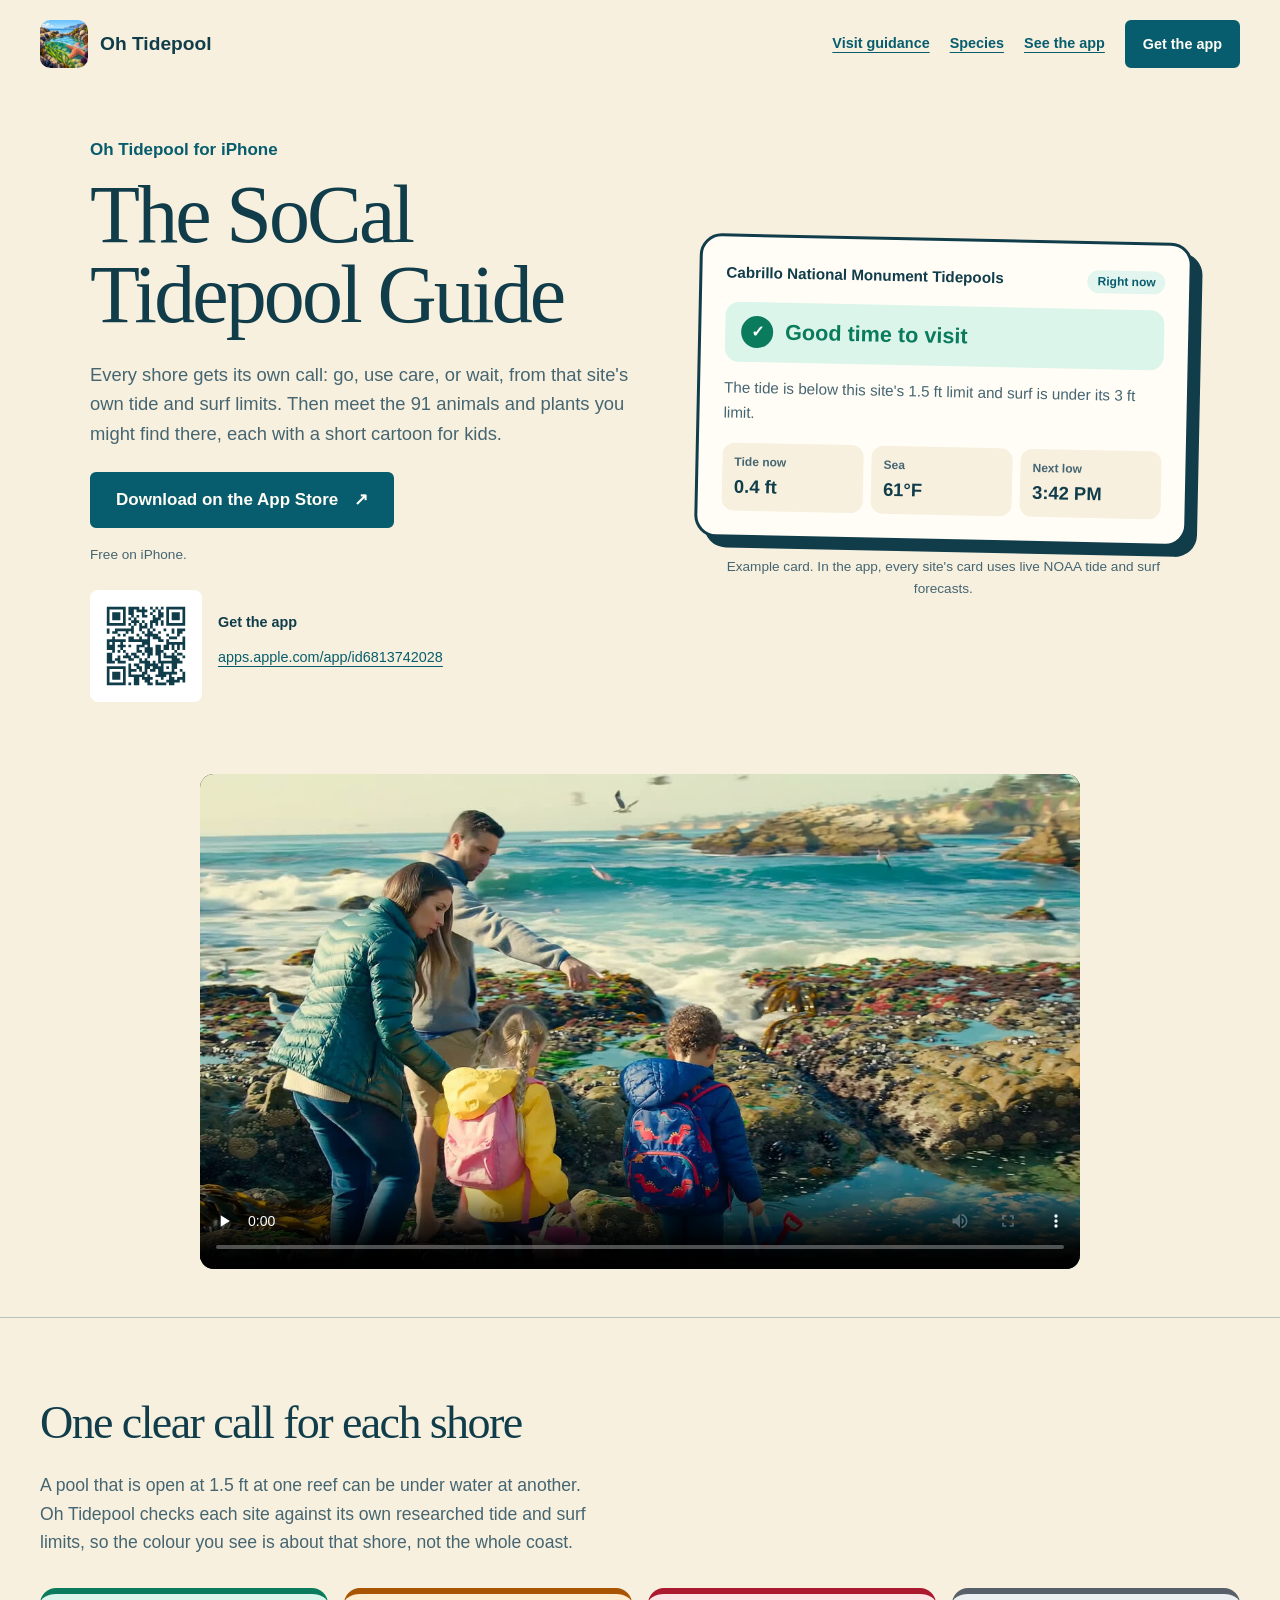
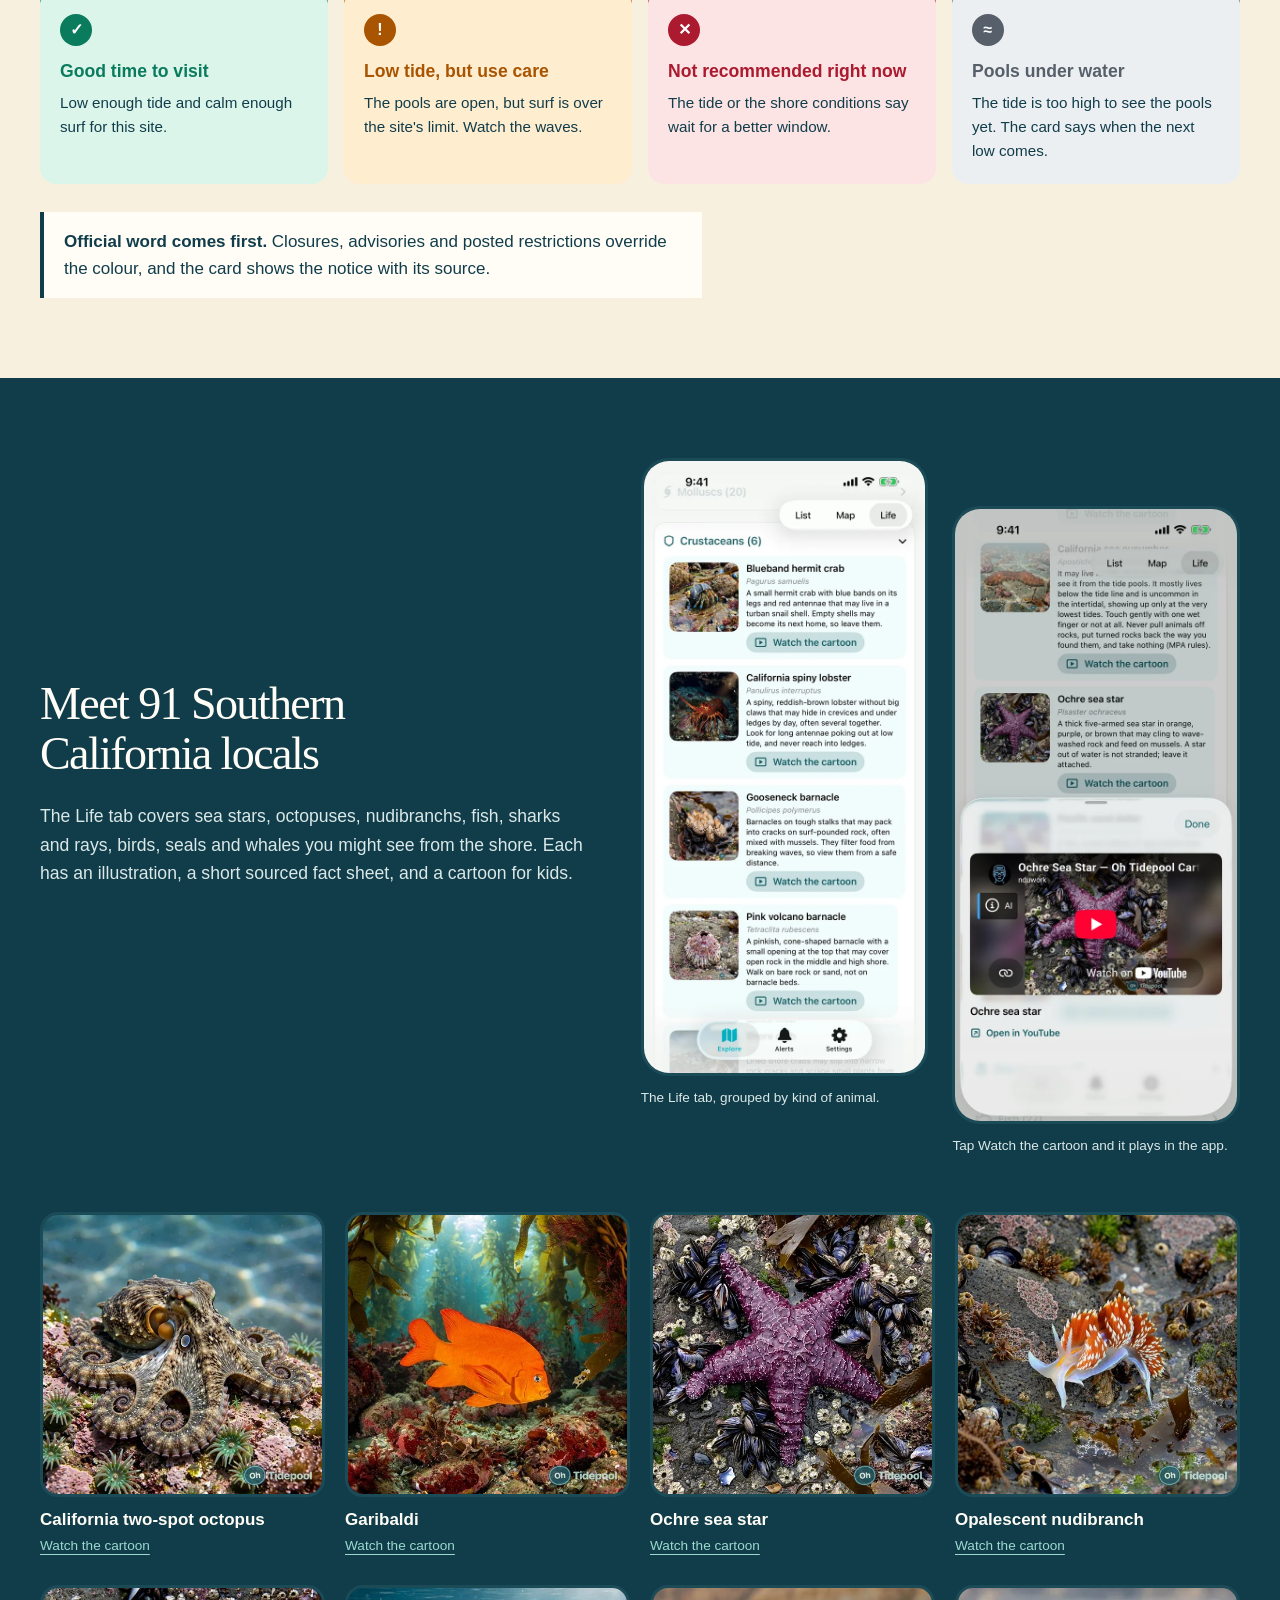
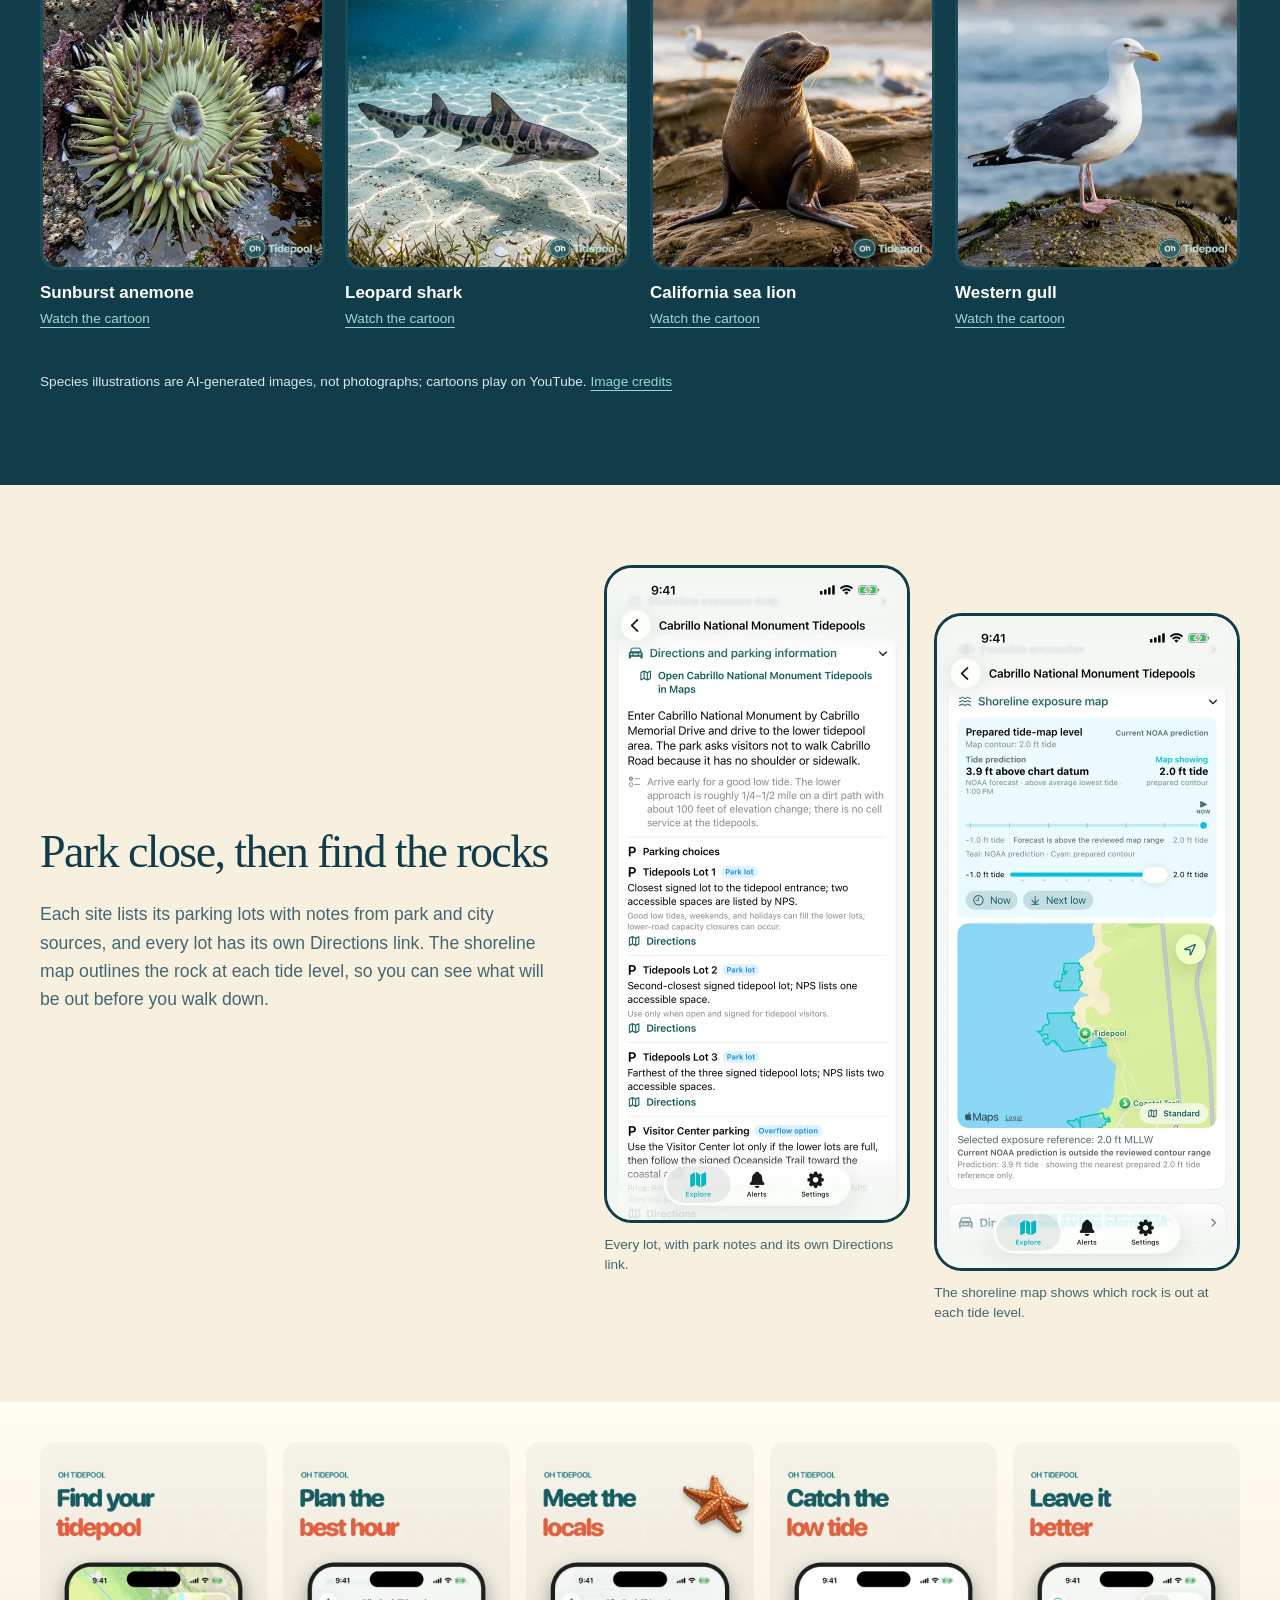
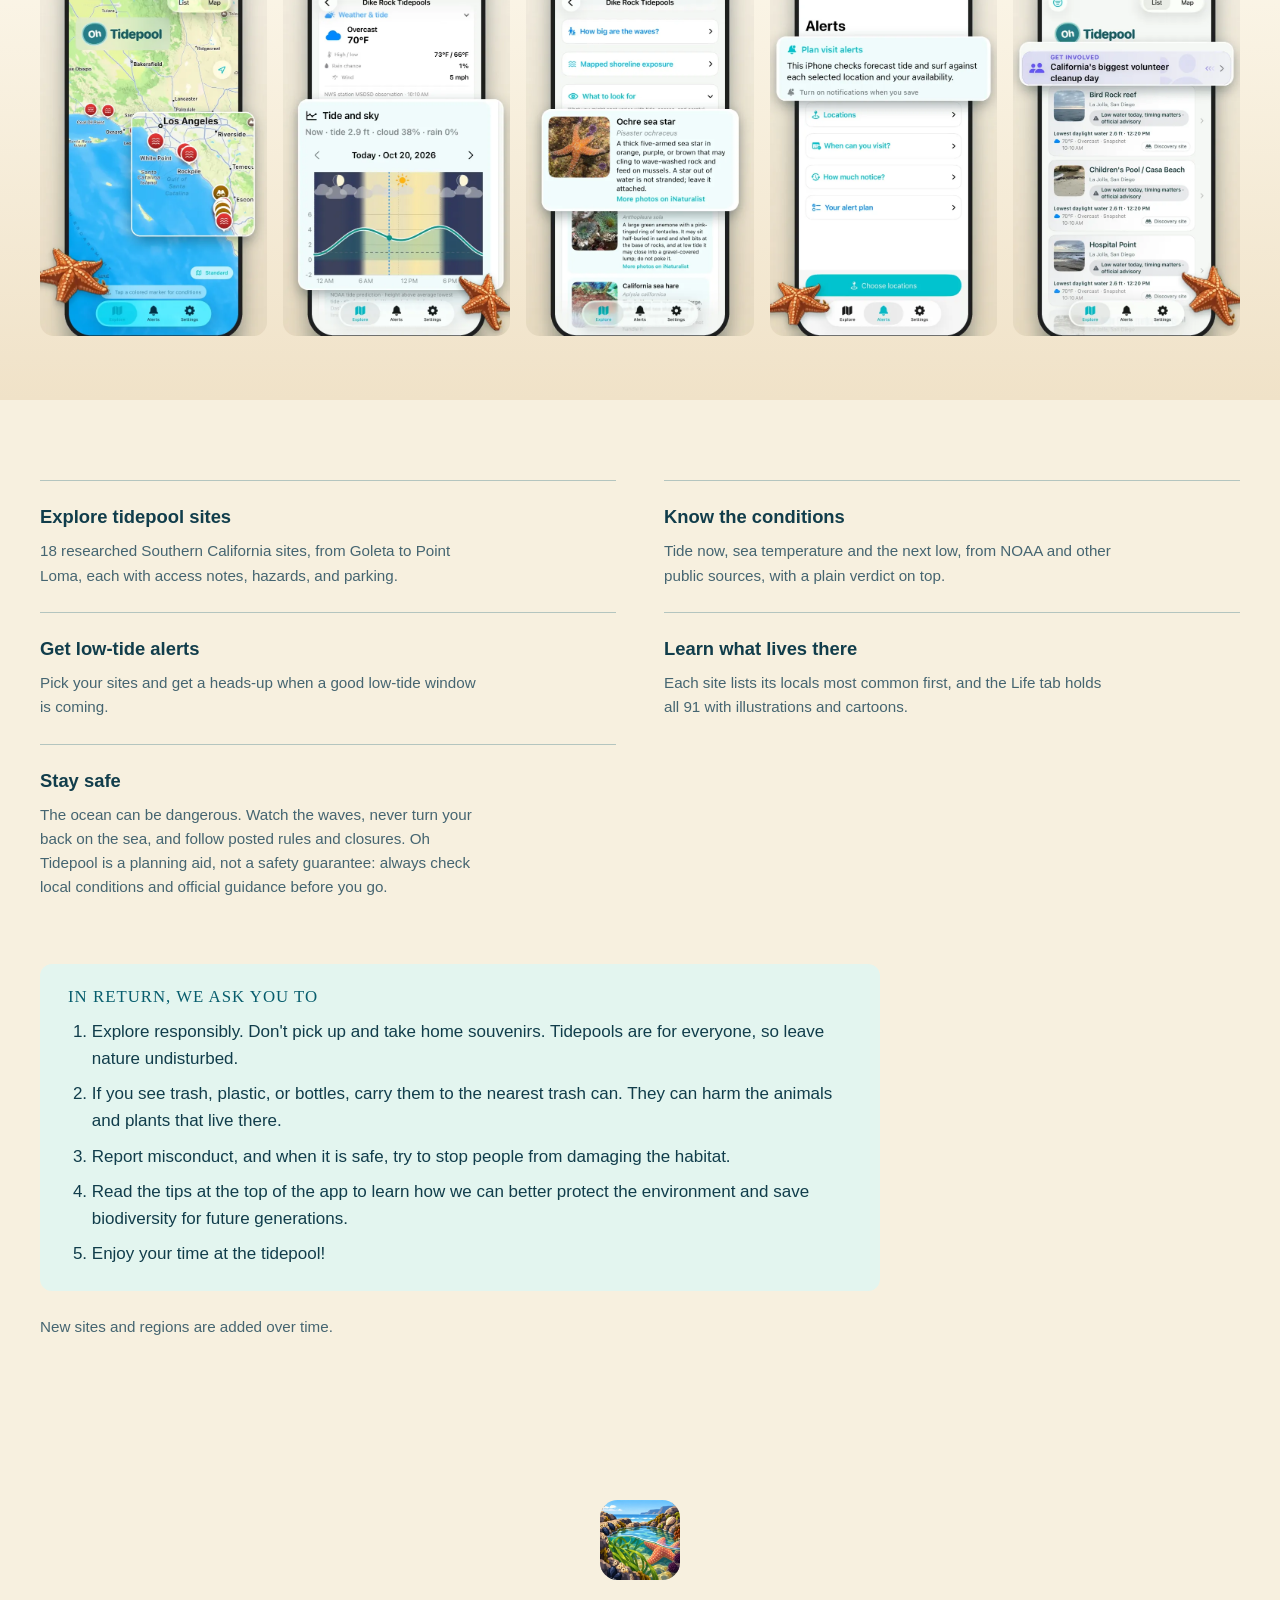
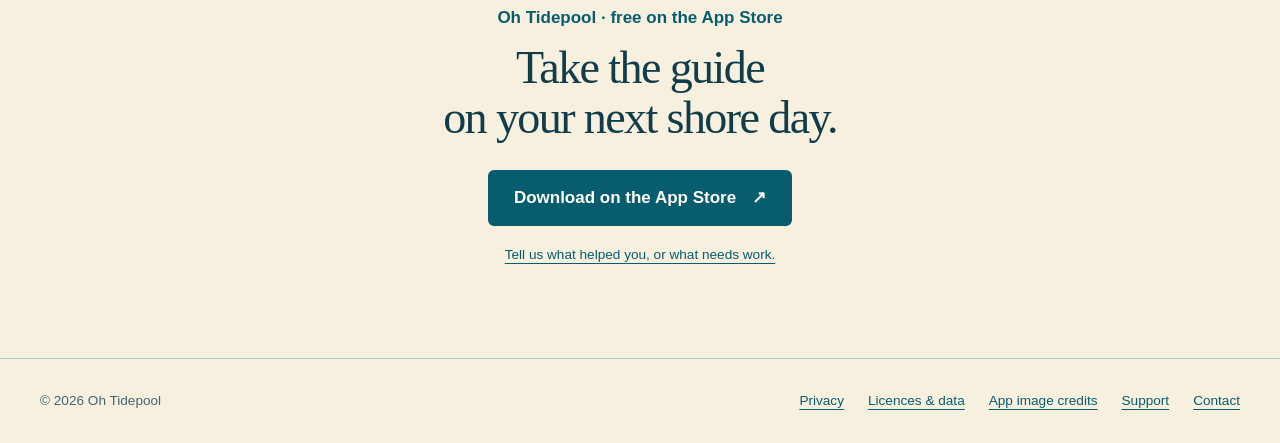
==== commit 9f4bfb8f: "Landing: build 56 app shots for Life tab, cartoon, parking and shoreline map Shots 2-5 from build 56" ====
--- a/index.html
+++ b/index.html
@@ -61,9 +61,15 @@
 
     <section class="locals" id="locals" aria-labelledby="locals-title">
       <div class="locals-inner">
-        <div class="section-heading">
-          <h2 id="locals-title">Meet 91 Southern California locals</h2>
-          <p>The Life tab covers sea stars, octopuses, nudibranchs, fish, sharks and rays, birds, seals and whales you might see from the shore. Each has an illustration, a short sourced fact sheet, and a cartoon for kids.</p>
+        <div class="locals-top">
+          <div class="section-heading">
+            <h2 id="locals-title">Meet 91 Southern California locals</h2>
+            <p>The Life tab covers sea stars, octopuses, nudibranchs, fish, sharks and rays, birds, seals and whales you might see from the shore. Each has an illustration, a short sourced fact sheet, and a cartoon for kids.</p>
+          </div>
+          <div class="phone-pair">
+            <figure class="phone"><img loading="lazy" src="./assets/app/life-tab.webp" width="600" height="1304" alt="The Life tab in the app: crustaceans listed with illustrations, short descriptions, and Watch the cartoon buttons."><figcaption>The Life tab, grouped by kind of animal.</figcaption></figure>
+            <figure class="phone"><img loading="lazy" src="./assets/app/species-cartoon.webp" width="600" height="1304" alt="The Ochre sea star cartoon playing in the app's player sheet."><figcaption>Tap Watch the cartoon and it plays in the app.</figcaption></figure>
+          </div>
         </div>
         <ul class="locals-list">
           <li><a href="https://www.youtube.com/watch?v=Fp8pTn2qIF4"><img loading="lazy" src="./assets/species/two-spot-octopus.webp" width="480" height="480" alt="Illustration of a California two-spot octopus"><span class="local-name">California two-spot octopus</span><span class="local-watch">Watch the cartoon</span></a></li>
@@ -80,25 +86,19 @@
     </section>
 
     <section class="section arrive" aria-labelledby="arrive-title">
+      <div class="arrive-layout">
       <div class="section-heading">
         <h2 id="arrive-title">Park close, then find the rocks</h2>
-        <p>Each site lists its parking lots with notes from park and city sources, and every lot has its own Directions link. On the map, the rocky shore itself is outlined, so you can see where the reef is before you walk down.</p>
+        <p>Each site lists its parking lots with notes from park and city sources, and every lot has its own Directions link. The shoreline map outlines the rock at each tide level, so you can see what will be out before you walk down.</p>
       </div>
-      <div class="arrive-layout">
-        <div class="parking-demo">
-          <p class="parking-site">Cabrillo National Monument Tidepools · parking</p>
-          <ul>
-            <li><div><h3>Tidepools Lot 1</h3><p>Closest signed lot to the tidepool entrance.</p></div><a class="directions" href="https://maps.apple.com/?q=Tidepools%20Lot%201%2C%20Point%20Loma%2C%20San%20Diego" aria-label="Directions to Tidepools Lot 1">Directions</a></li>
-            <li><div><h3>Tidepools Lot 2</h3><p>Second-closest signed tidepool lot.</p></div><a class="directions" href="https://maps.apple.com/?ll=32.673733,-117.244967&amp;q=Tidepools%20Lot%202" aria-label="Directions to Tidepools Lot 2">Directions</a></li>
-            <li><div><h3>Visitor Center parking</h3><p>Use only if the lower lots are full, then follow the signed Oceanside Trail.</p></div><a class="directions" href="https://maps.apple.com/?ll=32.674317,-117.241611&amp;q=Cabrillo%20Visitor%20Center%20parking" aria-label="Directions to Visitor Center parking">Directions</a></li>
-          </ul>
-          <p class="parking-source">Source: National Park Service, Parking at Cabrillo.</p>
-        </div>
-        <figure class="outline-demo"><img loading="lazy" src="./assets/store/01-map.webp" width="600" height="1305" alt="The app's map with tidepool sites along the coast and a zoomed inset of a site."><figcaption>Rocky-shore outlines from the California Aquatic Resources Inventory, shown on the app's map.</figcaption></figure>
+      <div class="phone-pair arrive-pair">
+        <figure class="phone"><img loading="lazy" src="./assets/app/parking-directions.webp" width="600" height="1304" alt="Cabrillo National Monument Tidepools parking choices in the app, each lot with notes from the park and a Directions link."><figcaption>Every lot, with park notes and its own Directions link.</figcaption></figure>
+        <figure class="phone"><img loading="lazy" src="./assets/app/shoreline-map.webp" width="600" height="1304" alt="The app's shoreline exposure map for Cabrillo, with tide contours outlining the rock and a tide slider."><figcaption>The shoreline map shows which rock is out at each tide level.</figcaption></figure>
+      </div>
       </div>
     </section>
 
-    <section class="store-shots" id="screens" aria-label="Oh Tidepool App Store screenshots"><ul><li><a href="./assets/store/01-map.webp"><img decoding="async" src="./assets/store/01-map.webp" width="600" height="1305" alt="Find your tidepool: map of tidepool sites along the coast with colored condition markers and a zoomed inset."></a></li><li><a href="./assets/store/02-tide-sky.webp"><img decoding="async" src="./assets/store/02-tide-sky.webp" width="600" height="1305" alt="Plan the best hour: Dike Rock weather and a Tide and sky chart showing the tide curve with daylight, cloud, and rain."></a></li><li><a href="./assets/store/03-species.webp"><img decoding="async" src="./assets/store/03-species.webp" width="600" height="1305" alt="Meet the locals: What to look for at Dike Rock, with an ochre sea star card and other shoreline animals."></a></li><li><a href="./assets/store/04-alerts.webp"><img decoding="async" src="./assets/store/04-alerts.webp" width="600" height="1305" alt="Catch the low tide: Alerts screen for plan-visit alerts that check forecast tide and surf for chosen locations."></a></li><li><a href="./assets/store/05-tips.webp"><img decoding="async" src="./assets/store/05-tips.webp" width="600" height="1305" alt="Leave it better: Explore list with a Get involved card about a volunteer cleanup day above nearby site cards."></a></li></ul></section>
+    <section class="store-shots" id="screens" aria-label="Oh Tidepool App Store screenshots"><ul><li><a href="./assets/store/01-map.webp"><img src="./assets/store/01-map.webp" width="600" height="1305" alt="Find your tidepool: map of tidepool sites along the coast with colored condition markers and a zoomed inset."></a></li><li><a href="./assets/store/02-tide-sky.webp"><img src="./assets/store/02-tide-sky.webp" width="600" height="1305" alt="Plan the best hour: Dike Rock weather and a Tide and sky chart showing the tide curve with daylight, cloud, and rain."></a></li><li><a href="./assets/store/03-species.webp"><img src="./assets/store/03-species.webp" width="600" height="1305" alt="Meet the locals: What to look for at Dike Rock, with an ochre sea star card and other shoreline animals."></a></li><li><a href="./assets/store/04-alerts.webp"><img src="./assets/store/04-alerts.webp" width="600" height="1305" alt="Catch the low tide: Alerts screen for plan-visit alerts that check forecast tide and surf for chosen locations."></a></li><li><a href="./assets/store/05-tips.webp"><img src="./assets/store/05-tips.webp" width="600" height="1305" alt="Leave it better: Explore list with a Get involved card about a volunteer cleanup day above nearby site cards."></a></li></ul></section>
 
     <section class="section about" id="about" aria-labelledby="about-title">
       <ul class="use-list about-features">
--- a/site.css
+++ b/site.css
@@ -175,7 +175,10 @@
 .hero-brand { font-weight: 800; color: var(--deep); margin: 0 0 12px; }
 .app-hero h1 { font-size: clamp(3rem, 6.4vw, 6rem); line-height: .98; margin-bottom: 24px; }
 .app-hero .hero-qr { justify-content: flex-start; }
-.app-hero .hero-qr .qr { justify-items: start; }
+.app-hero .hero-qr { margin-top: 24px; }
+.app-hero .hero-qr .qr { grid-template-columns: auto auto; align-items: center; justify-items: start; gap: 16px; }
+.app-hero .hero-qr .qr img { width: 112px; height: 112px; padding: 6px; }
+.app-hero .hero-qr figcaption { text-align: left; }
 .verdict-demo { grid-area: demo; margin: 0; }
 .verdict-demo figcaption { font-size: .85rem; color: var(--muted); margin-top: 14px; text-align: center; }
 .verdict-card { background: var(--paper); border: 3px solid var(--ink); border-radius: 22px; padding: 24px; box-shadow: 10px 10px 0 var(--ink); transform: rotate(1.2deg); }
@@ -210,28 +213,25 @@
 .local-watch { display: inline-block; font-size: .85rem; color: #9bd9cf; text-decoration: underline; text-underline-offset: 4px; padding: 4px 0 8px; }
 .locals .section-note { color: #dae8e7; }
 .locals .section-note a { color: #9bd9cf; }
-.arrive-layout { display: grid; grid-template-columns: 1.4fr 1fr; gap: 56px; align-items: start; }
-.parking-demo { background: var(--paper); border: 3px solid var(--ink); border-radius: 22px; padding: 24px; }
-.parking-site { font-weight: 800; margin: 0 0 8px; }
-.parking-demo ul { list-style: none; margin: 0; padding: 0; }
-.parking-demo li { display: flex; align-items: center; justify-content: space-between; gap: 16px; padding: 16px 0; border-top: 1px solid var(--rule); }
-.parking-demo h3 { font-size: 1.05rem; margin: 0 0 4px; }
-.parking-demo li p { margin: 0; font-size: .9rem; color: var(--muted); }
-.directions { flex-shrink: 0; display: inline-flex; align-items: center; min-height: 44px; padding: 8px 16px; border-radius: 999px; background: var(--deep); color: var(--paper); font-weight: 700; font-size: .9rem; text-decoration: none; }
-.directions:hover { background: var(--ink); }
-.parking-source { font-size: .8rem; color: var(--muted); margin: 8px 0 0; }
-.outline-demo { max-width: 300px; justify-self: center; }
-.outline-demo img { border: 3px solid var(--ink); border-radius: 22px; }
-.outline-demo figcaption { font-size: .85rem; color: var(--muted); margin-top: 12px; }
+.arrive-layout { display: grid; grid-template-columns: 1fr 1.25fr; gap: 56px; align-items: center; }
+.locals-top { display: grid; grid-template-columns: 1fr 1.1fr; gap: 56px; align-items: center; margin-bottom: 56px; }
+.phone-pair { display: grid; grid-template-columns: 1fr 1fr; gap: 24px; align-items: start; }
+.phone { margin: 0; }
+.phone img { width: 100%; border: 3px solid var(--ink); border-radius: 28px; background: var(--paper); }
+.locals .phone img { border-color: #1a4b57; }
+.phone figcaption { font-size: .85rem; color: var(--muted); margin-top: 12px; line-height: 1.45; }
+.locals .phone figcaption { color: #dae8e7; }
+.phone-pair .phone:nth-child(2) { margin-top: 48px; }
 .about .about-ask { margin: 40px 0 0; }
 @media (max-width: 960px) {
   .app-hero .hero-qr { justify-content: center; }
-  .app-hero .hero-qr .qr { justify-items: center; }
+  .app-hero .hero-qr .qr { justify-content: center; }
   .app-hero-heading { text-align: center; }
   .app-hero .lede { margin-inline: auto; }
   .verdict-scale { grid-template-columns: 1fr 1fr; }
   .locals-list { grid-template-columns: repeat(3, 1fr); }
-  .arrive-layout { grid-template-columns: 1fr; }
+  .arrive-layout, .locals-top { grid-template-columns: 1fr; gap: 32px; }
+  .phone-pair { max-width: 560px; }
 }
 @media (max-width: 640px) {
   .verdict-card { transform: none; box-shadow: 6px 6px 0 var(--ink); padding: 18px; }
@@ -242,7 +242,8 @@
   .verdict-scale { grid-template-columns: 1fr; }
   .locals-inner { padding: 56px 16px; }
   .locals-list { grid-template-columns: 1fr 1fr; gap: 14px; }
-  .parking-demo { padding: 18px; }
-  .parking-demo li { flex-direction: column; align-items: flex-start; gap: 8px; }
+  .phone-pair { gap: 12px; }
+  .phone-pair .phone:nth-child(2) { margin-top: 24px; }
+  .phone img { border-radius: 18px; border-width: 2px; }
 }
 @media (prefers-reduced-motion: reduce) { .verdict-card { transform: none; } }
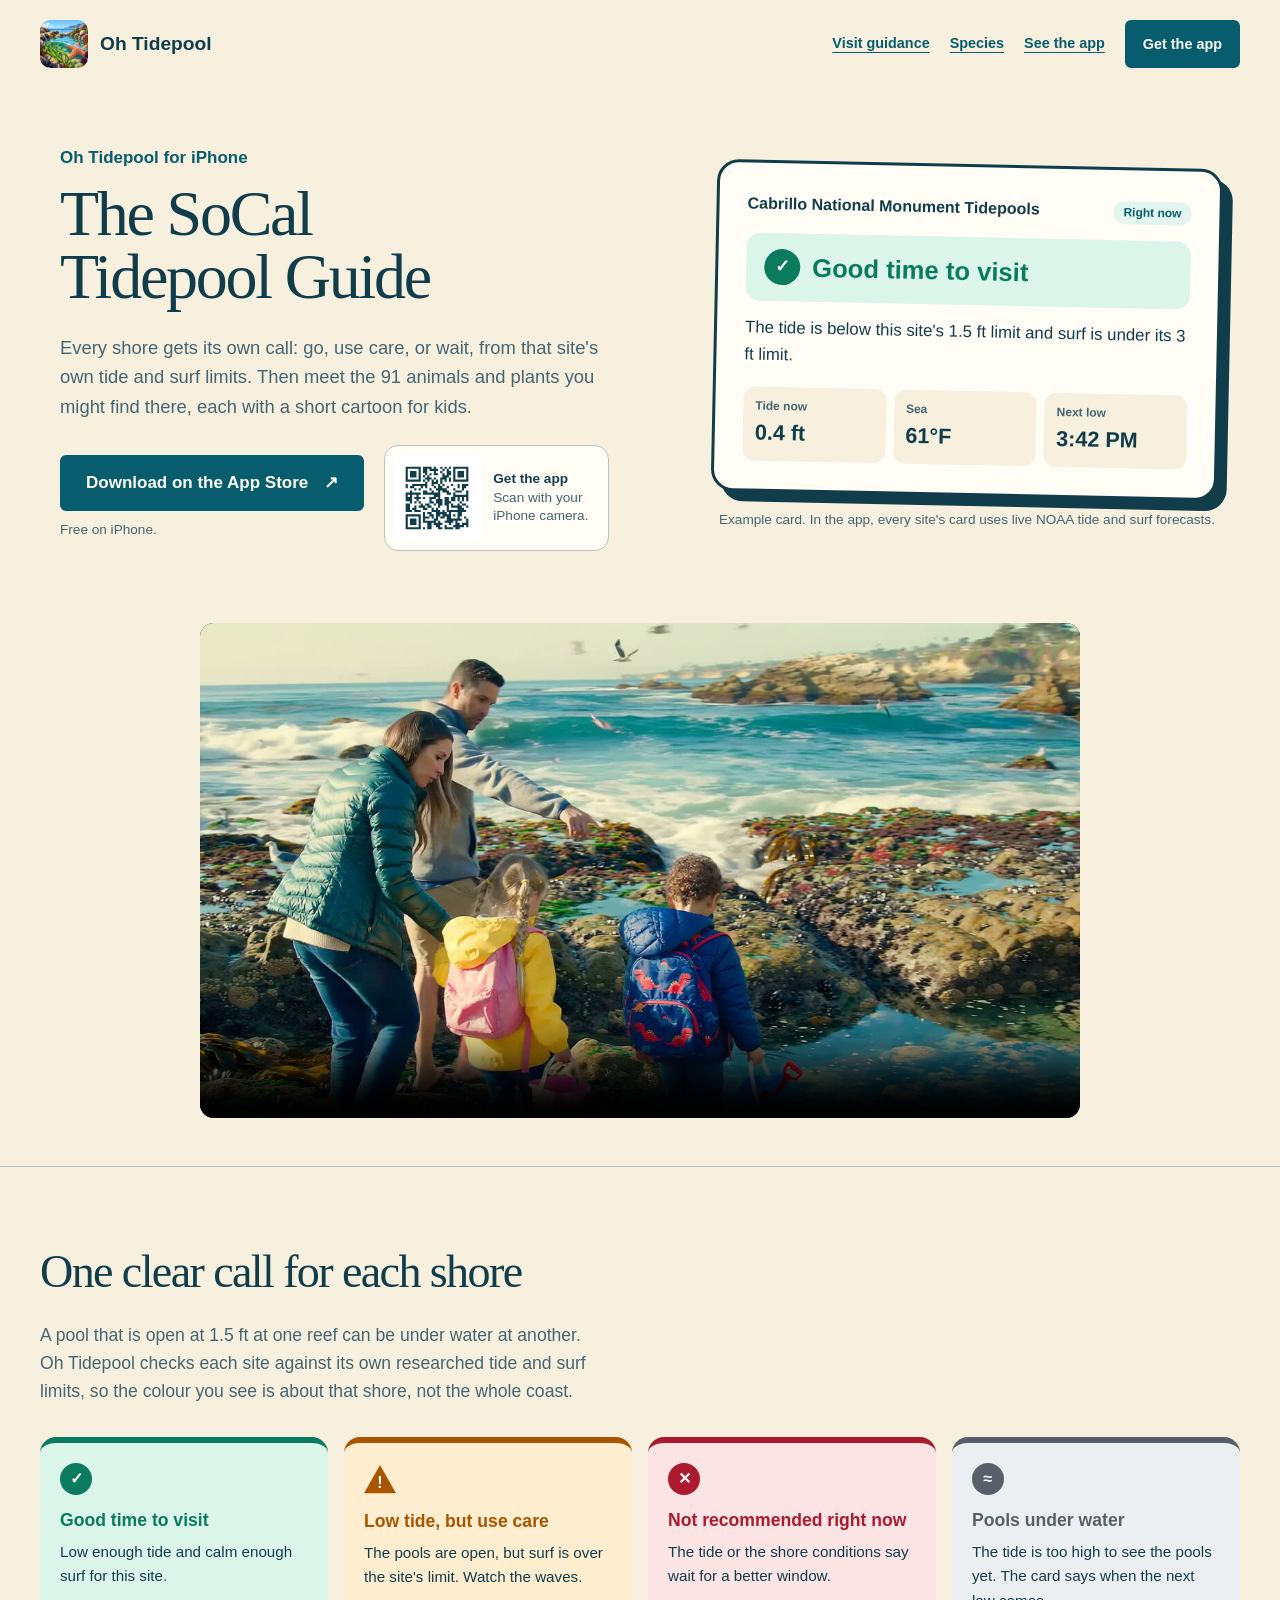
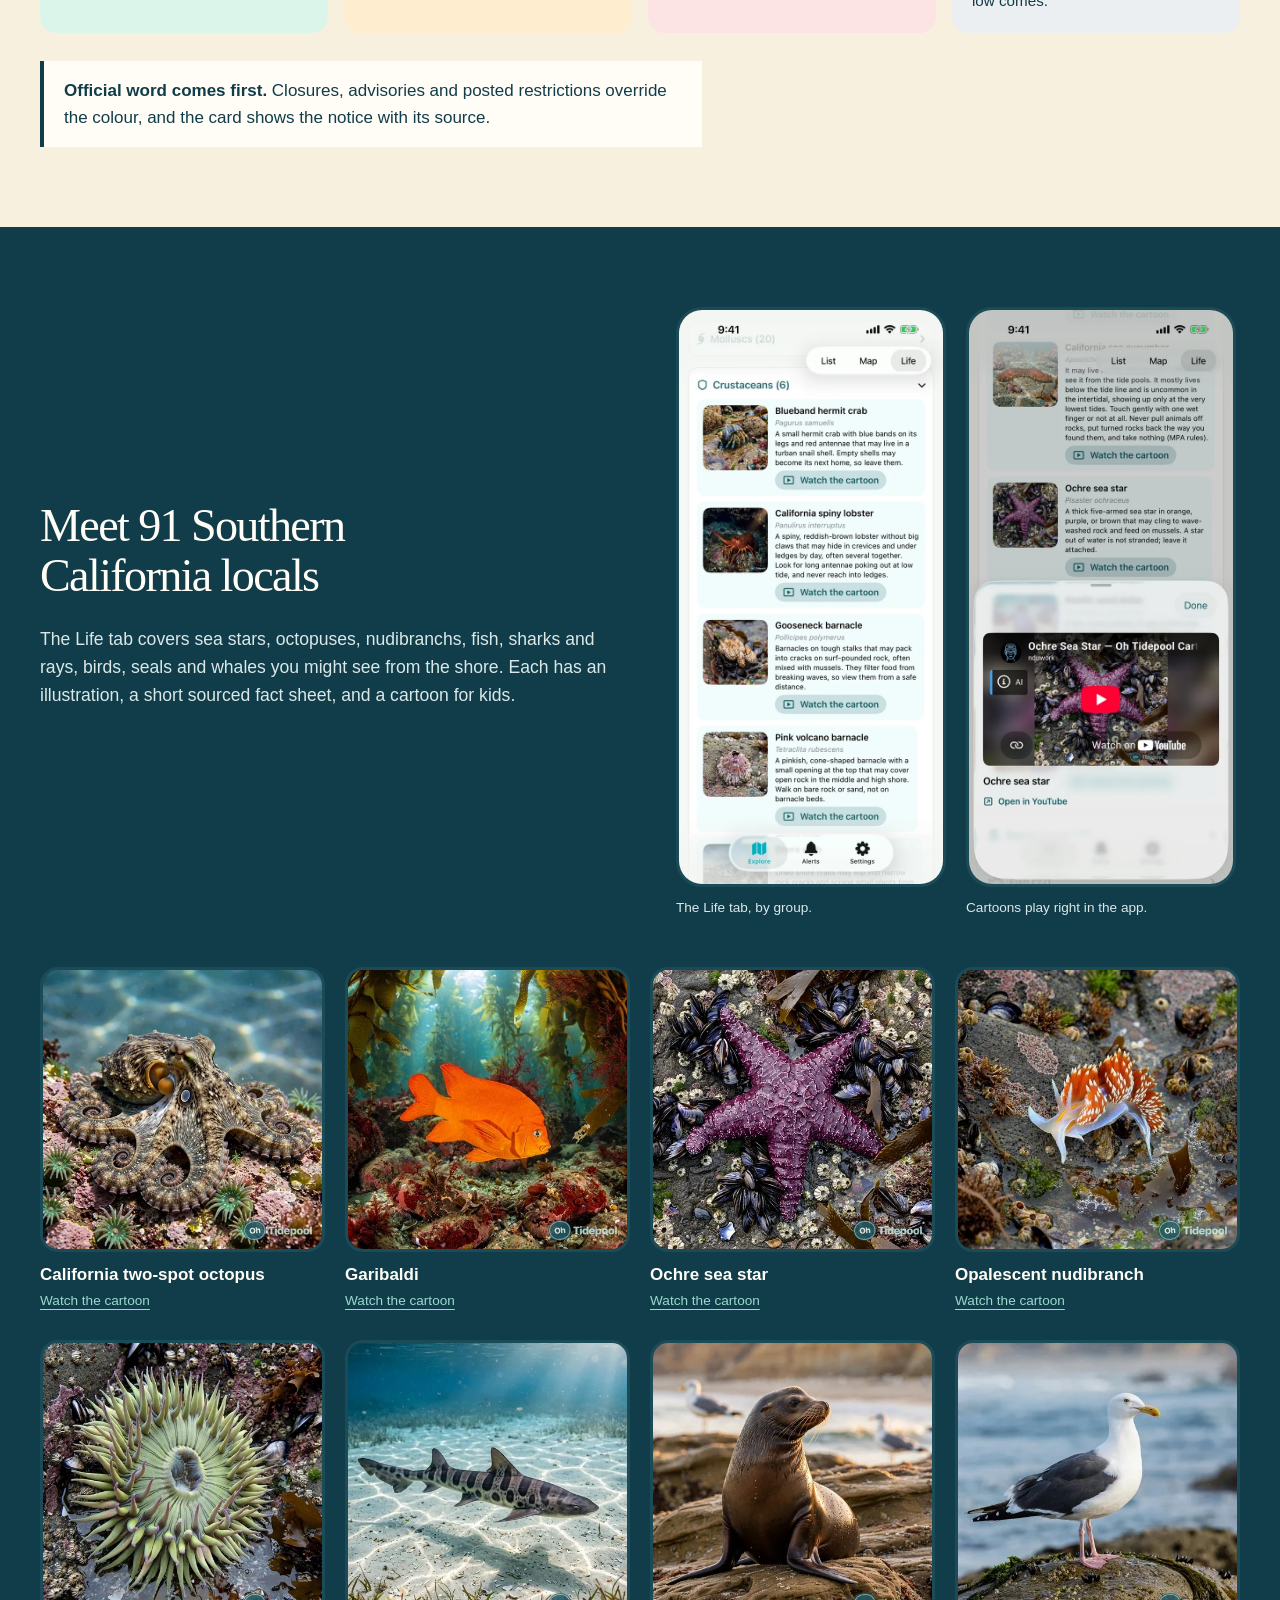
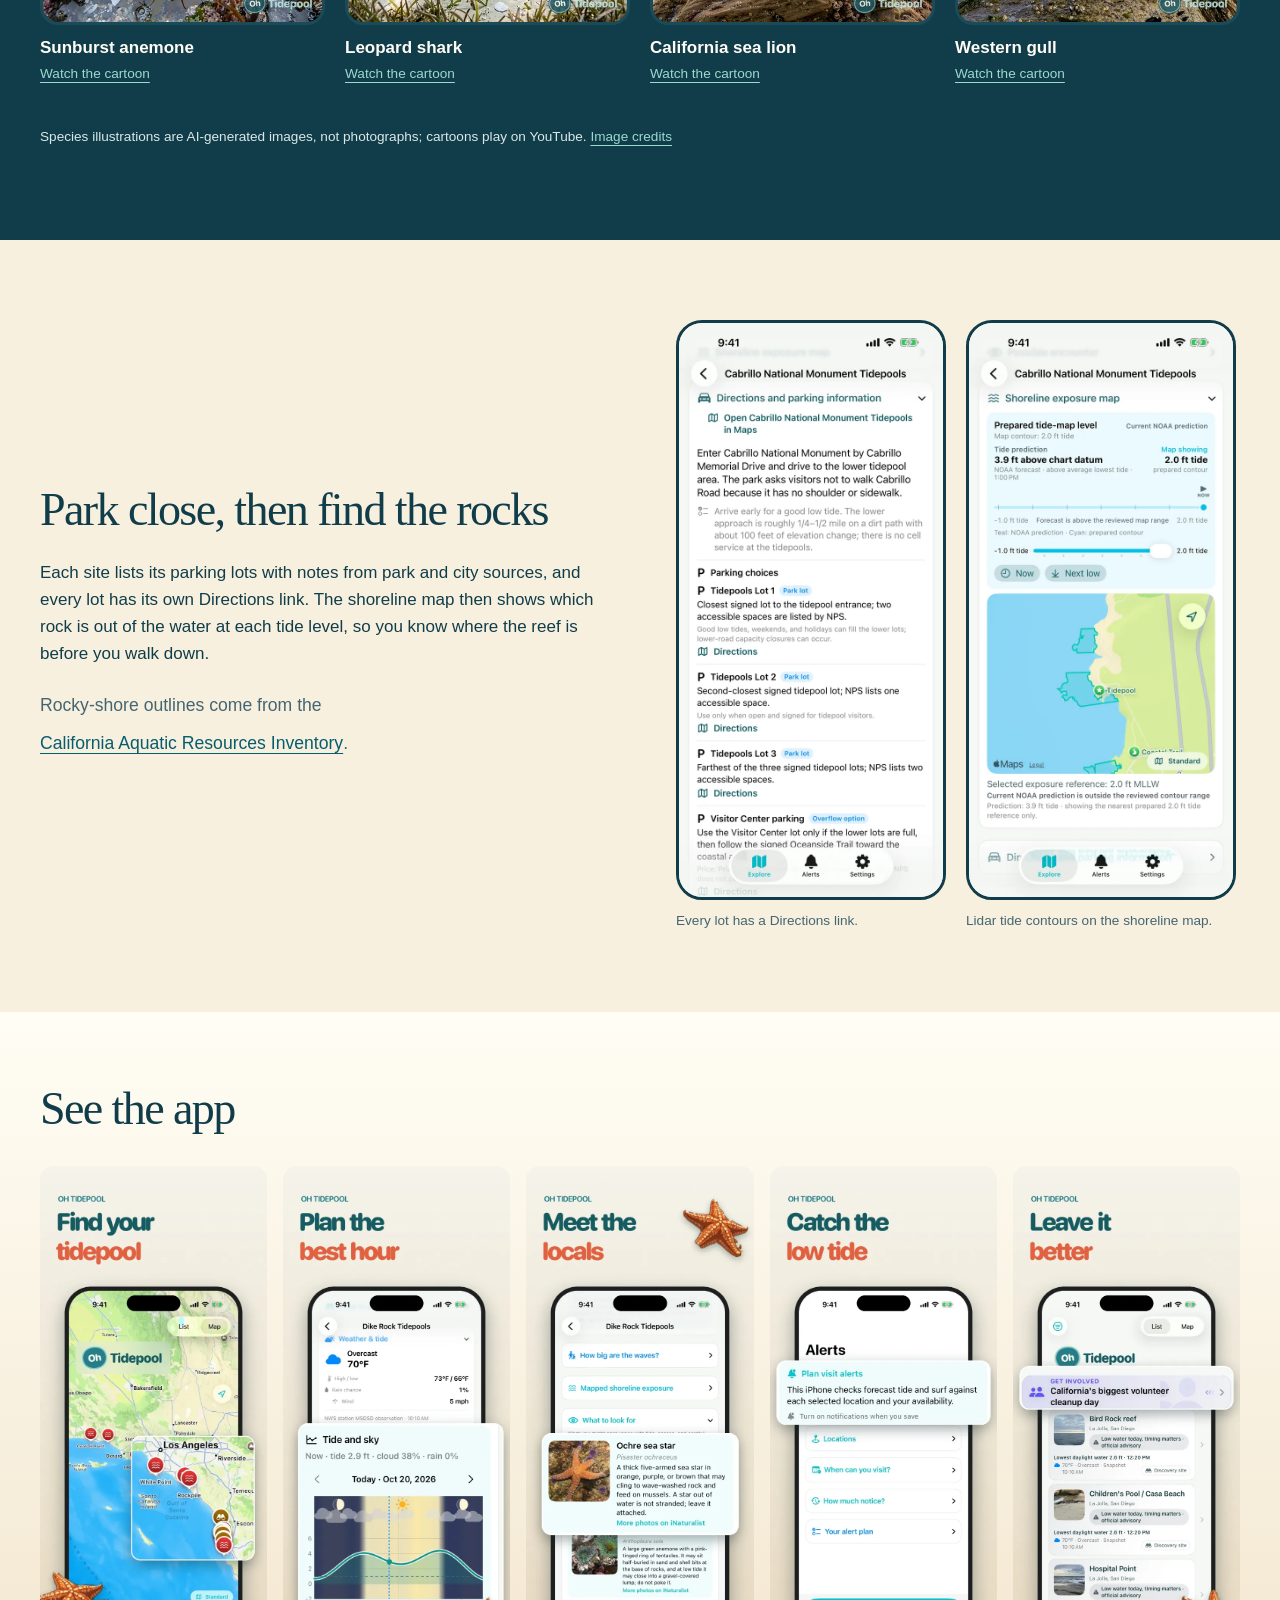
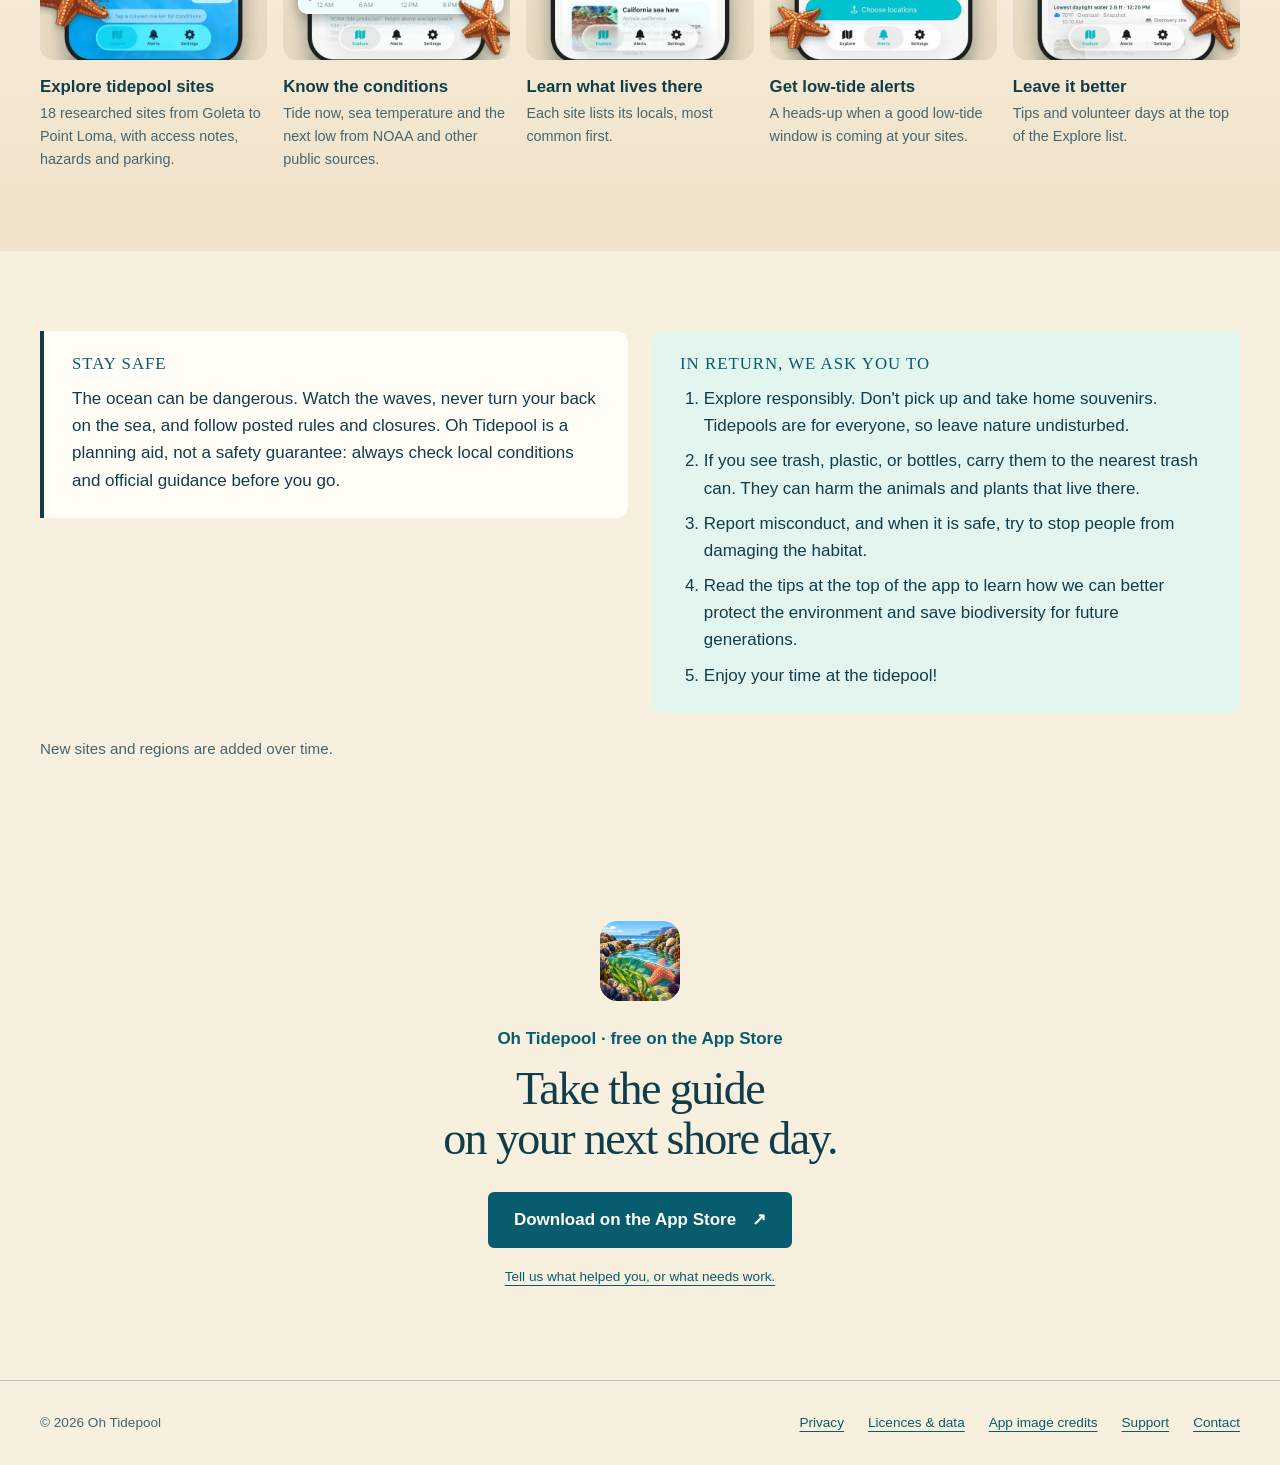
==== commit 23b59ab4: "Landing: apply frontend-ui-agent-2's design polish Wider desktop hero with a two-line headline and a" ====
--- a/index.html
+++ b/index.html
@@ -21,9 +21,10 @@
         <p class="hero-brand">Oh Tidepool for iPhone</p>
         <h1 id="hero-title">The SoCal Tidepool Guide</h1>
         <p class="lede">Every shore gets its own call: go, use care, or wait, from that site's own tide and surf limits. Then meet the 91 animals and plants you might find there, each with a short cartoon for kids.</p>
-        <a class="button" href="https://apps.apple.com/app/id6813742028">Download on the App Store <span aria-hidden="true">↗</span></a>
-        <p class="availability">Free on iPhone.</p>
-        <div class="qr-row hero-qr"><figure class="qr"><img src="./assets/qr-app-store.svg" width="296" height="296" alt="QR code that opens Oh Tidepool on the App Store"><figcaption><strong>Get the app</strong><a href="https://apps.apple.com/app/id6813742028">apps.apple.com/app/id6813742028</a></figcaption></figure></div>
+        <div class="hero-cta">
+          <div><a class="button" href="https://apps.apple.com/app/id6813742028">Download on the App Store <span aria-hidden="true">↗</span></a><p class="availability">Free on iPhone.</p></div>
+          <figure class="hero-qr"><img src="./assets/qr-app-store.svg" width="296" height="296" alt="QR code that opens Oh Tidepool on the App Store"><figcaption><strong>Get the app</strong>Scan with your iPhone camera.</figcaption></figure>
+        </div>
       </div>
 
       <figure class="verdict-demo" aria-label="Example of a Visit guidance card">
@@ -62,14 +63,11 @@
     <section class="locals" id="locals" aria-labelledby="locals-title">
       <div class="locals-inner">
         <div class="locals-top">
-          <div class="section-heading">
-            <h2 id="locals-title">Meet 91 Southern California locals</h2>
-            <p>The Life tab covers sea stars, octopuses, nudibranchs, fish, sharks and rays, birds, seals and whales you might see from the shore. Each has an illustration, a short sourced fact sheet, and a cartoon for kids.</p>
-          </div>
-          <div class="phone-pair">
-            <figure class="phone"><img loading="lazy" src="./assets/app/life-tab.webp" width="600" height="1304" alt="The Life tab in the app: crustaceans listed with illustrations, short descriptions, and Watch the cartoon buttons."><figcaption>The Life tab, grouped by kind of animal.</figcaption></figure>
-            <figure class="phone"><img loading="lazy" src="./assets/app/species-cartoon.webp" width="600" height="1304" alt="The Ochre sea star cartoon playing in the app's player sheet."><figcaption>Tap Watch the cartoon and it plays in the app.</figcaption></figure>
-          </div>
+        <div class="section-heading">
+          <h2 id="locals-title">Meet 91 Southern California locals</h2>
+          <p>The Life tab covers sea stars, octopuses, nudibranchs, fish, sharks and rays, birds, seals and whales you might see from the shore. Each has an illustration, a short sourced fact sheet, and a cartoon for kids.</p>
+        </div>
+        <div class="phone-pair" aria-label="Life tab screenshots"><figure><img loading="lazy" src="./assets/app/life-tab.webp" width="600" height="1304" alt="The app's Life tab listing crustaceans, each with an illustration, a short description and a Watch the cartoon button."><figcaption>The Life tab, by group.</figcaption></figure><figure><img loading="lazy" src="./assets/app/species-cartoon.webp" width="600" height="1304" alt="The Ochre sea star cartoon playing inside the app."><figcaption>Cartoons play right in the app.</figcaption></figure></div>
         </div>
         <ul class="locals-list">
           <li><a href="https://www.youtube.com/watch?v=Fp8pTn2qIF4"><img loading="lazy" src="./assets/species/two-spot-octopus.webp" width="480" height="480" alt="Illustration of a California two-spot octopus"><span class="local-name">California two-spot octopus</span><span class="local-watch">Watch the cartoon</span></a></li>
@@ -87,27 +85,20 @@
 
     <section class="section arrive" aria-labelledby="arrive-title">
       <div class="arrive-layout">
-      <div class="section-heading">
-        <h2 id="arrive-title">Park close, then find the rocks</h2>
-        <p>Each site lists its parking lots with notes from park and city sources, and every lot has its own Directions link. The shoreline map outlines the rock at each tide level, so you can see what will be out before you walk down.</p>
-      </div>
-      <div class="phone-pair arrive-pair">
-        <figure class="phone"><img loading="lazy" src="./assets/app/parking-directions.webp" width="600" height="1304" alt="Cabrillo National Monument Tidepools parking choices in the app, each lot with notes from the park and a Directions link."><figcaption>Every lot, with park notes and its own Directions link.</figcaption></figure>
-        <figure class="phone"><img loading="lazy" src="./assets/app/shoreline-map.webp" width="600" height="1304" alt="The app's shoreline exposure map for Cabrillo, with tide contours outlining the rock and a tide slider."><figcaption>The shoreline map shows which rock is out at each tide level.</figcaption></figure>
-      </div>
+        <div class="section-heading">
+          <h2 id="arrive-title">Park close, then find the rocks</h2>
+          <p>Each site lists its parking lots with notes from park and city sources, and every lot has its own Directions link. The shoreline map then shows which rock is out of the water at each tide level, so you know where the reef is before you walk down.</p>
+          <p class="section-note">Rocky-shore outlines come from the <a href="./licenses/cari/index.html">California Aquatic Resources Inventory</a>.</p>
+        </div>
+        <div class="phone-pair" aria-label="Parking and shoreline map screenshots"><figure><img loading="lazy" src="./assets/app/parking-directions.webp" width="600" height="1304" alt="Cabrillo National Monument Tidepools in the app: each parking lot with notes from the park and a Directions link."><figcaption>Every lot has a Directions link.</figcaption></figure><figure><img loading="lazy" src="./assets/app/shoreline-map.webp" width="600" height="1304" alt="The app's shoreline exposure map for Cabrillo, with lidar tide contours over the rocky shore."><figcaption>Lidar tide contours on the shoreline map.</figcaption></figure></div>
       </div>
     </section>
 
-    <section class="store-shots" id="screens" aria-label="Oh Tidepool App Store screenshots"><ul><li><a href="./assets/store/01-map.webp"><img src="./assets/store/01-map.webp" width="600" height="1305" alt="Find your tidepool: map of tidepool sites along the coast with colored condition markers and a zoomed inset."></a></li><li><a href="./assets/store/02-tide-sky.webp"><img src="./assets/store/02-tide-sky.webp" width="600" height="1305" alt="Plan the best hour: Dike Rock weather and a Tide and sky chart showing the tide curve with daylight, cloud, and rain."></a></li><li><a href="./assets/store/03-species.webp"><img src="./assets/store/03-species.webp" width="600" height="1305" alt="Meet the locals: What to look for at Dike Rock, with an ochre sea star card and other shoreline animals."></a></li><li><a href="./assets/store/04-alerts.webp"><img src="./assets/store/04-alerts.webp" width="600" height="1305" alt="Catch the low tide: Alerts screen for plan-visit alerts that check forecast tide and surf for chosen locations."></a></li><li><a href="./assets/store/05-tips.webp"><img src="./assets/store/05-tips.webp" width="600" height="1305" alt="Leave it better: Explore list with a Get involved card about a volunteer cleanup day above nearby site cards."></a></li></ul></section>
+    <section class="store-shots" id="screens" aria-labelledby="screens-title"><h2 id="screens-title">See the app</h2><ul><li><a href="./assets/store/01-map.webp"><img src="./assets/store/01-map.webp" width="600" height="1305" alt="Find your tidepool: map of tidepool sites along the coast with colored condition markers and a zoomed inset."></a><h3>Explore tidepool sites</h3><p>18 researched sites from Goleta to Point Loma, with access notes, hazards and parking.</p></li><li><a href="./assets/store/02-tide-sky.webp"><img src="./assets/store/02-tide-sky.webp" width="600" height="1305" alt="Plan the best hour: Dike Rock weather and a Tide and sky chart showing the tide curve with daylight, cloud, and rain."></a><h3>Know the conditions</h3><p>Tide now, sea temperature and the next low from NOAA and other public sources.</p></li><li><a href="./assets/store/03-species.webp"><img src="./assets/store/03-species.webp" width="600" height="1305" alt="Meet the locals: What to look for at Dike Rock, with an ochre sea star card and other shoreline animals."></a><h3>Learn what lives there</h3><p>Each site lists its locals, most common first.</p></li><li><a href="./assets/store/04-alerts.webp"><img src="./assets/store/04-alerts.webp" width="600" height="1305" alt="Catch the low tide: Alerts screen for plan-visit alerts that check forecast tide and surf for chosen locations."></a><h3>Get low-tide alerts</h3><p>A heads-up when a good low-tide window is coming at your sites.</p></li><li><a href="./assets/store/05-tips.webp"><img src="./assets/store/05-tips.webp" width="600" height="1305" alt="Leave it better: Explore list with a Get involved card about a volunteer cleanup day above nearby site cards."></a><h3>Leave it better</h3><p>Tips and volunteer days at the top of the Explore list.</p></li></ul></section>
 
     <section class="section about" id="about" aria-labelledby="about-title">
-      <ul class="use-list about-features">
-        <li><div><h3>Explore tidepool sites</h3><p>18 researched Southern California sites, from Goleta to Point Loma, each with access notes, hazards, and parking.</p></div></li>
-        <li><div><h3>Know the conditions</h3><p>Tide now, sea temperature and the next low, from NOAA and other public sources, with a plain verdict on top.</p></div></li>
-        <li><div><h3>Get low-tide alerts</h3><p>Pick your sites and get a heads-up when a good low-tide window is coming.</p></div></li>
-        <li><div><h3>Learn what lives there</h3><p>Each site lists its locals most common first, and the Life tab holds all 91 with illustrations and cartoons.</p></div></li>
-        <li><div><h3>Stay safe</h3><p>The ocean can be dangerous. Watch the waves, never turn your back on the sea, and follow posted rules and closures. Oh Tidepool is a planning aid, not a safety guarantee: always check local conditions and official guidance before you go.</p></div></li>
-      </ul>
+      <div class="about-grid">
+      <div class="stay-safe"><h2 id="safe-title">Stay safe</h2><p>The ocean can be dangerous. Watch the waves, never turn your back on the sea, and follow posted rules and closures. Oh Tidepool is a planning aid, not a safety guarantee: always check local conditions and official guidance before you go.</p></div>
       <div class="about-ask">
         <h2 id="about-title">In return, we ask you to</h2>
         <ol>
@@ -118,6 +109,7 @@
           <li>Enjoy your time at the tidepool!</li>
         </ol>
       </div>
+      </div>
       <p class="about-note">New sites and regions are added over time.</p>
     </section>
 
--- a/site.css
+++ b/site.css
@@ -107,8 +107,6 @@
 .qr img { width: 180px; height: 180px; background: #fff; padding: 8px; border-radius: 8px; }
 .qr figcaption { display: grid; gap: 2px; font-size: .9rem; }
 .qr figcaption a { display: inline-block; min-height: 44px; padding: 10px 0; overflow-wrap: anywhere; }
-.hero-qr { margin: 20px 0 0; }
-.hero-qr .qr img { width: 140px; height: 140px; }
 @media print { .qr img { width: 240px; height: 240px; } }
 .beta .lede { margin: 0 auto 28px; }
 .beta-instructions { max-width: 52ch; font-size: .95rem; color: var(--muted); margin: 24px auto 0; }
@@ -174,11 +172,6 @@
 :root { --good: #0a7b5d; --good-fill: #dcf5ea; --caveat: #a85400; --caveat-fill: #ffedcf; --bad: #ab1a2f; --bad-fill: #fce4e4; --neutral: #57606a; --neutral-fill: #eceff1; }
 .hero-brand { font-weight: 800; color: var(--deep); margin: 0 0 12px; }
 .app-hero h1 { font-size: clamp(3rem, 6.4vw, 6rem); line-height: .98; margin-bottom: 24px; }
-.app-hero .hero-qr { justify-content: flex-start; }
-.app-hero .hero-qr { margin-top: 24px; }
-.app-hero .hero-qr .qr { grid-template-columns: auto auto; align-items: center; justify-items: start; gap: 16px; }
-.app-hero .hero-qr .qr img { width: 112px; height: 112px; padding: 6px; }
-.app-hero .hero-qr figcaption { text-align: left; }
 .verdict-demo { grid-area: demo; margin: 0; }
 .verdict-demo figcaption { font-size: .85rem; color: var(--muted); margin-top: 14px; text-align: center; }
 .verdict-card { background: var(--paper); border: 3px solid var(--ink); border-radius: 22px; padding: 24px; box-shadow: 10px 10px 0 var(--ink); transform: rotate(1.2deg); }
@@ -213,25 +206,23 @@
 .local-watch { display: inline-block; font-size: .85rem; color: #9bd9cf; text-decoration: underline; text-underline-offset: 4px; padding: 4px 0 8px; }
 .locals .section-note { color: #dae8e7; }
 .locals .section-note a { color: #9bd9cf; }
-.arrive-layout { display: grid; grid-template-columns: 1fr 1.25fr; gap: 56px; align-items: center; }
-.locals-top { display: grid; grid-template-columns: 1fr 1.1fr; gap: 56px; align-items: center; margin-bottom: 56px; }
-.phone-pair { display: grid; grid-template-columns: 1fr 1fr; gap: 24px; align-items: start; }
-.phone { margin: 0; }
-.phone img { width: 100%; border: 3px solid var(--ink); border-radius: 28px; background: var(--paper); }
-.locals .phone img { border-color: #1a4b57; }
-.phone figcaption { font-size: .85rem; color: var(--muted); margin-top: 12px; line-height: 1.45; }
-.locals .phone figcaption { color: #dae8e7; }
-.phone-pair .phone:nth-child(2) { margin-top: 48px; }
+.arrive-layout { display: grid; grid-template-columns: 1.4fr 1fr; gap: 56px; align-items: start; }
+.parking-demo { background: var(--paper); border: 3px solid var(--ink); border-radius: 22px; padding: 24px; }
+.parking-site { font-weight: 800; margin: 0 0 8px; }
+.parking-demo ul { list-style: none; margin: 0; padding: 0; }
+.parking-demo li { display: flex; align-items: center; justify-content: space-between; gap: 16px; padding: 16px 0; border-top: 1px solid var(--rule); }
+.parking-demo h3 { font-size: 1.05rem; margin: 0 0 4px; }
+.parking-demo li p { margin: 0; font-size: .9rem; color: var(--muted); }
+.directions { flex-shrink: 0; display: inline-flex; align-items: center; min-height: 44px; padding: 8px 16px; border-radius: 999px; background: var(--deep); color: var(--paper); font-weight: 700; font-size: .9rem; text-decoration: none; }
+.directions:hover { background: var(--ink); }
+.parking-source { font-size: .8rem; color: var(--muted); margin: 8px 0 0; }
 .about .about-ask { margin: 40px 0 0; }
 @media (max-width: 960px) {
-  .app-hero .hero-qr { justify-content: center; }
-  .app-hero .hero-qr .qr { justify-content: center; }
   .app-hero-heading { text-align: center; }
   .app-hero .lede { margin-inline: auto; }
   .verdict-scale { grid-template-columns: 1fr 1fr; }
   .locals-list { grid-template-columns: repeat(3, 1fr); }
-  .arrive-layout, .locals-top { grid-template-columns: 1fr; gap: 32px; }
-  .phone-pair { max-width: 560px; }
+  .arrive-layout { grid-template-columns: 1fr; }
 }
 @media (max-width: 640px) {
   .verdict-card { transform: none; box-shadow: 6px 6px 0 var(--ink); padding: 18px; }
@@ -242,8 +233,71 @@
   .verdict-scale { grid-template-columns: 1fr; }
   .locals-inner { padding: 56px 16px; }
   .locals-list { grid-template-columns: 1fr 1fr; gap: 14px; }
+  .parking-demo { padding: 18px; }
+  .parking-demo li { flex-direction: column; align-items: flex-start; gap: 8px; }
+}
+@media (prefers-reduced-motion: reduce) { .verdict-card { transform: none; } }
+
+/* 1.1.0 polish: hero balance, one map shot, captioned store shots, safety beside the ask. */
+@media (min-width: 961px) { .app-hero { max-width: 1240px; grid-template-columns: 1.15fr 1fr; gap: 40px 72px; padding-top: 56px; } }
+.app-hero-heading { align-self: center; }
+.app-hero h1 { font-size: clamp(3rem, 5vw, 4.75rem); }
+.hero-cta { display: flex; align-items: center; gap: 20px; flex-wrap: wrap; }
+.hero-cta .availability { margin: 8px 0 0; }
+.hero-qr { display: flex; align-items: center; gap: 12px; margin: 0; padding: 8px 16px 8px 8px; background: var(--paper); border: 1px solid var(--rule); border-radius: 14px; }
+.hero-qr img { width: 88px; height: 88px; background: #fff; padding: 4px; border-radius: 8px; }
+.hero-qr figcaption { display: grid; font-size: .85rem; line-height: 1.35; color: var(--muted); max-width: 13ch; }
+.hero-qr strong { color: var(--ink); }
+.verdict-demo { justify-self: end; width: 100%; max-width: 520px; }
+.verdict-card { padding: 28px; }
+.verdict-site { font-size: 1rem; }
+.verdict-title { font-size: 1.6rem; padding: 16px 18px; }
+.verdict-title .verdict-symbol { width: 36px; height: 36px; font-size: 1.1rem; }
+.verdict-why { font-size: 1.05rem; color: var(--ink); }
+.verdict-facts dd { font-size: 1.35rem; }
+/* The app marks use care with a triangle, not a circle. */
+.is-caveat .verdict-symbol { border-radius: 0; clip-path: polygon(50% 6%, 100% 94%, 0 94%); padding-top: 7px; }
+.arrive-layout { grid-template-columns: 1fr 1fr; align-items: center; gap: 64px; }
+.arrive-layout .section-heading { margin-bottom: 0; }
+.store-shots { padding: 72px 40px 80px; }
+.store-shots h2 { max-width: 1200px; margin: 0 auto 32px; }
+.store-shots li h3 { font-size: 1.05rem; margin: 16px 0 4px; }
+.store-shots li p { font-size: .9rem; color: var(--muted); margin: 0; }
+.about-grid { display: grid; grid-template-columns: 1fr 1fr; gap: 24px; align-items: start; }
+.about .about-ask { margin: 0; max-width: none; }
+.stay-safe { background: var(--paper); border-left: 4px solid var(--ink); border-radius: 0 12px 12px 0; padding: 24px 28px; }
+.stay-safe h2 { margin: 0 0 12px; font-size: 1.05rem; text-transform: uppercase; letter-spacing: .06em; color: var(--deep); }
+.stay-safe p { margin: 0; }
+.phone-pair { display: grid; grid-template-columns: 1fr 1fr; gap: 20px; max-width: 560px; width: 100%; justify-self: center; }
+.phone-pair img { border: 3px solid var(--ink); border-radius: 26px; background: var(--paper); }
+.phone-pair figcaption { font-size: .85rem; color: var(--muted); margin-top: 10px; }
+.locals-top { display: grid; grid-template-columns: 1fr 1fr; gap: 64px; align-items: center; margin-bottom: 48px; }
+.locals-top .section-heading { margin-bottom: 0; }
+.locals .phone-pair img { border-color: #1a4b57; }
+.locals .phone-pair figcaption { color: #dae8e7; }
+@media (max-width: 960px) {
+  .locals-top { grid-template-columns: 1fr; gap: 32px; }
+  .hero-cta { justify-content: center; }
+  .verdict-demo { justify-self: center; }
+  .arrive-layout, .about-grid { grid-template-columns: 1fr; }
+  .arrive-layout { gap: 32px; }
+  .store-shots ul { grid-template-columns: repeat(3, 1fr); row-gap: 32px; }
+}
+@media (max-width: 780px) {
+  .store-shots { padding: 48px 16px 48px; }
+  .store-shots h2 { margin-bottom: 20px; }
+  .store-shots ul { grid-template-columns: none; }
+}
+@media (max-width: 640px) {
+  .hero-qr { display: none; } /* A phone can't scan itself; the button is the way in. */
+  .verdict-card { padding: 18px; }
+  .verdict-title { font-size: 1.2rem; padding: 12px 14px; }
+  .verdict-why { font-size: .95rem; }
+  .verdict-facts dd { font-size: 1rem; }
+  .verdict-scale li { display: grid; grid-template-columns: 32px 1fr; column-gap: 12px; align-items: center; padding: 16px; }
+  .verdict-scale h3 { margin: 0; }
+  .verdict-scale p { grid-column: 1 / -1; margin-top: 8px; }
+  .stay-safe, .about .about-ask { padding: 20px; }
   .phone-pair { gap: 12px; }
-  .phone-pair .phone:nth-child(2) { margin-top: 24px; }
-  .phone img { border-radius: 18px; border-width: 2px; }
-}
-@media (prefers-reduced-motion: reduce) { .verdict-card { transform: none; } }
+  .phone-pair img { border-radius: 18px; }
+}
